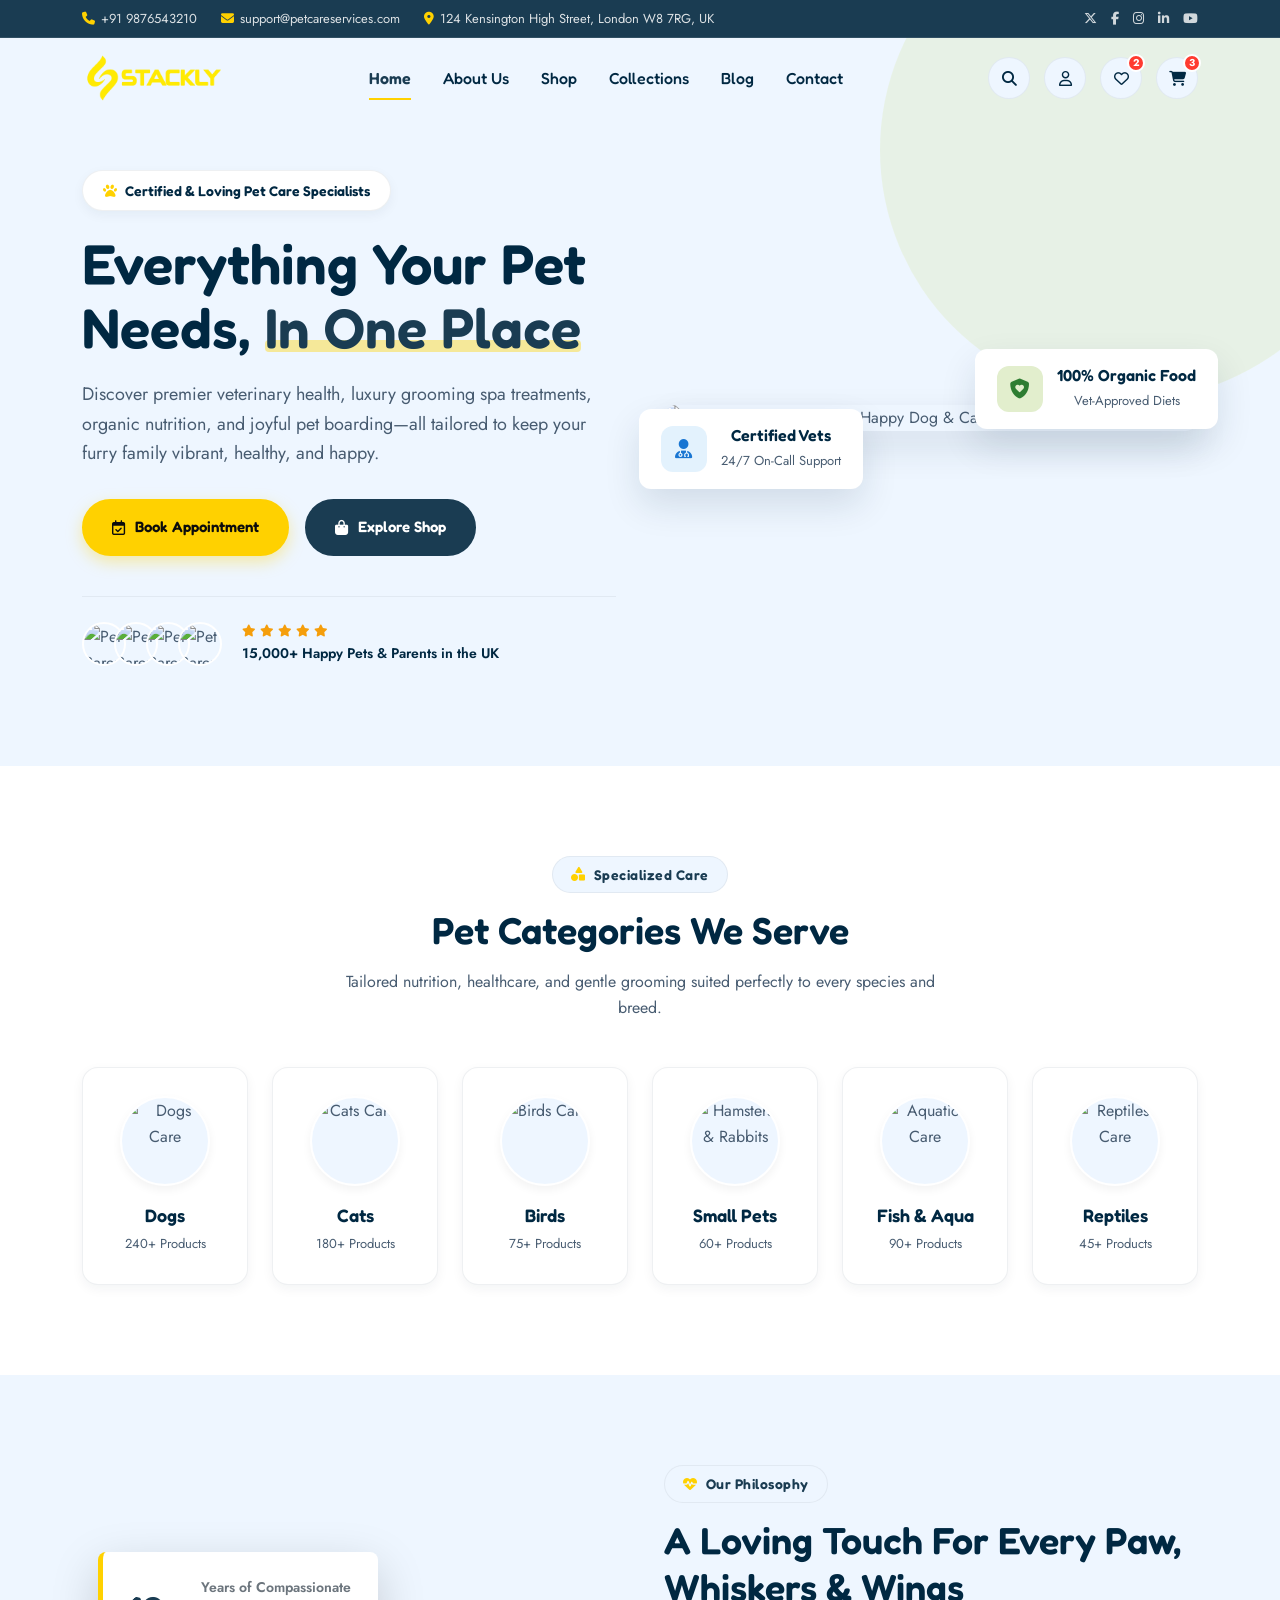
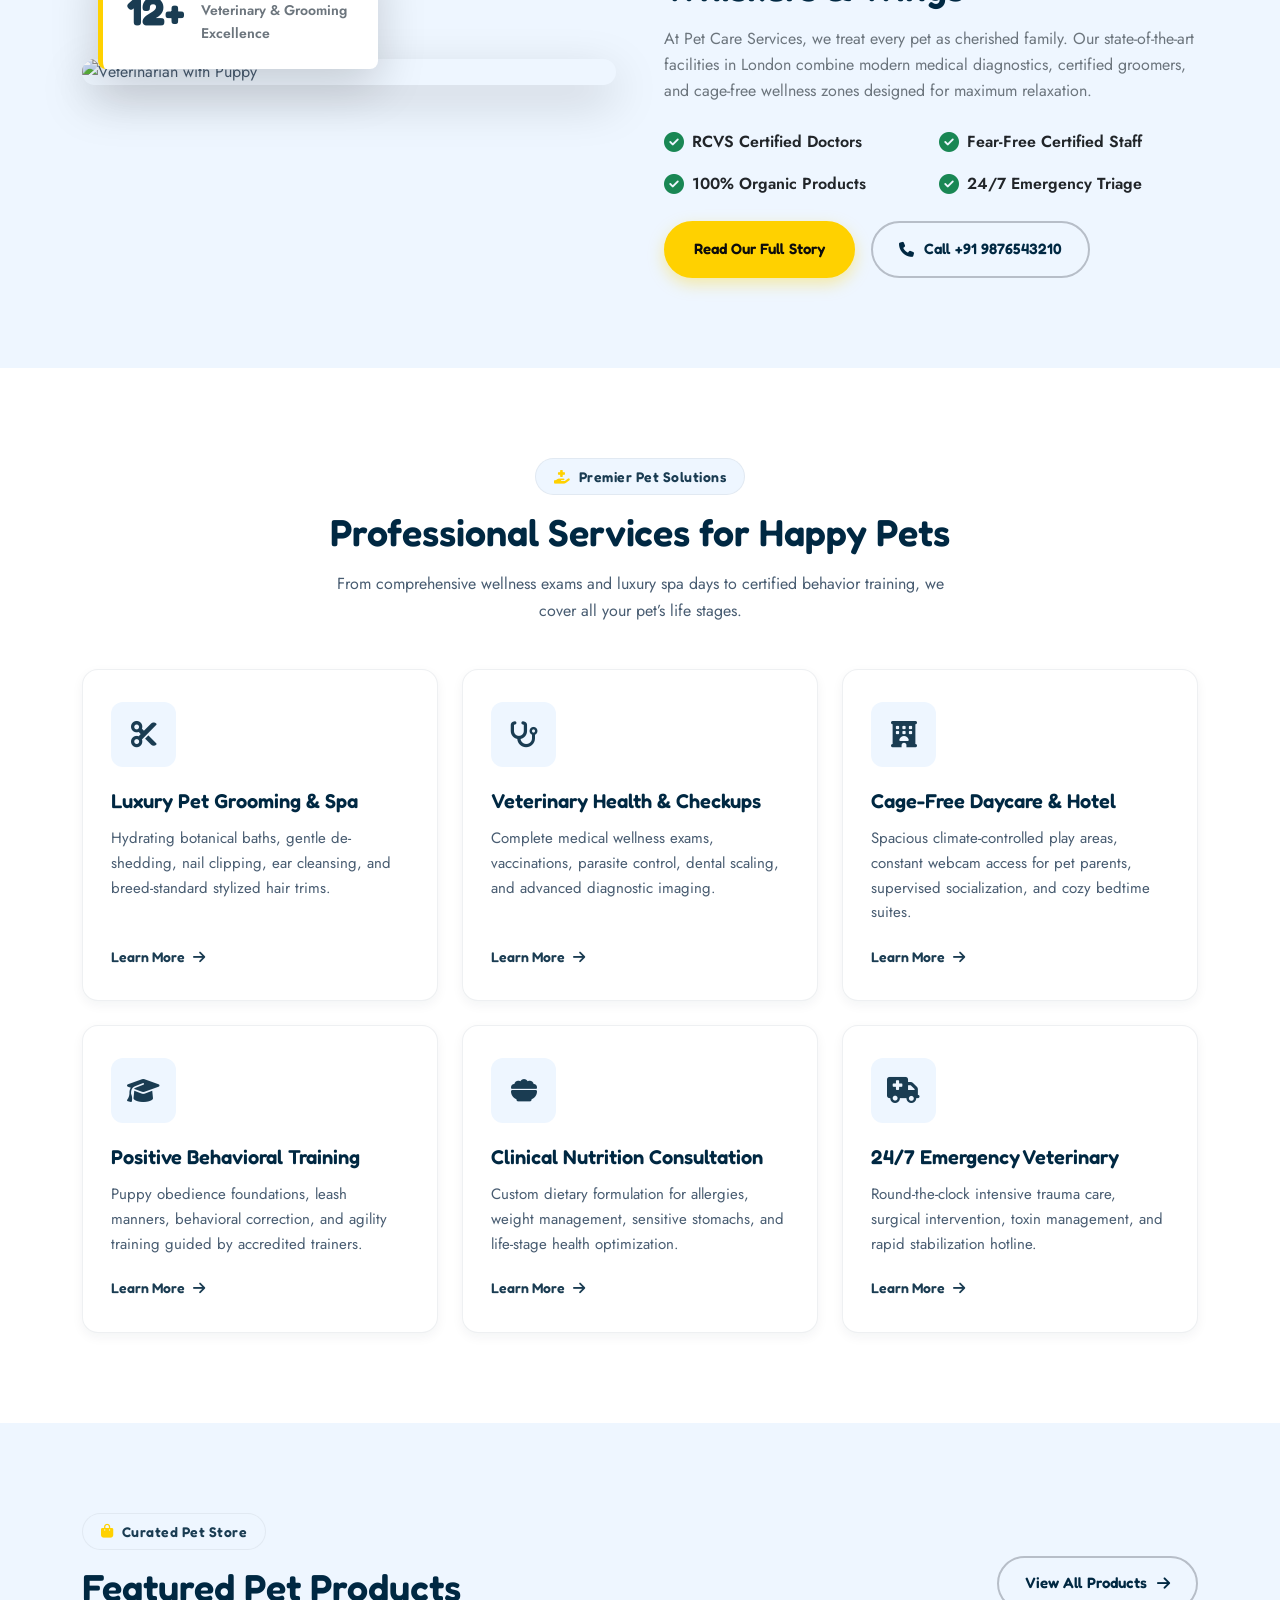
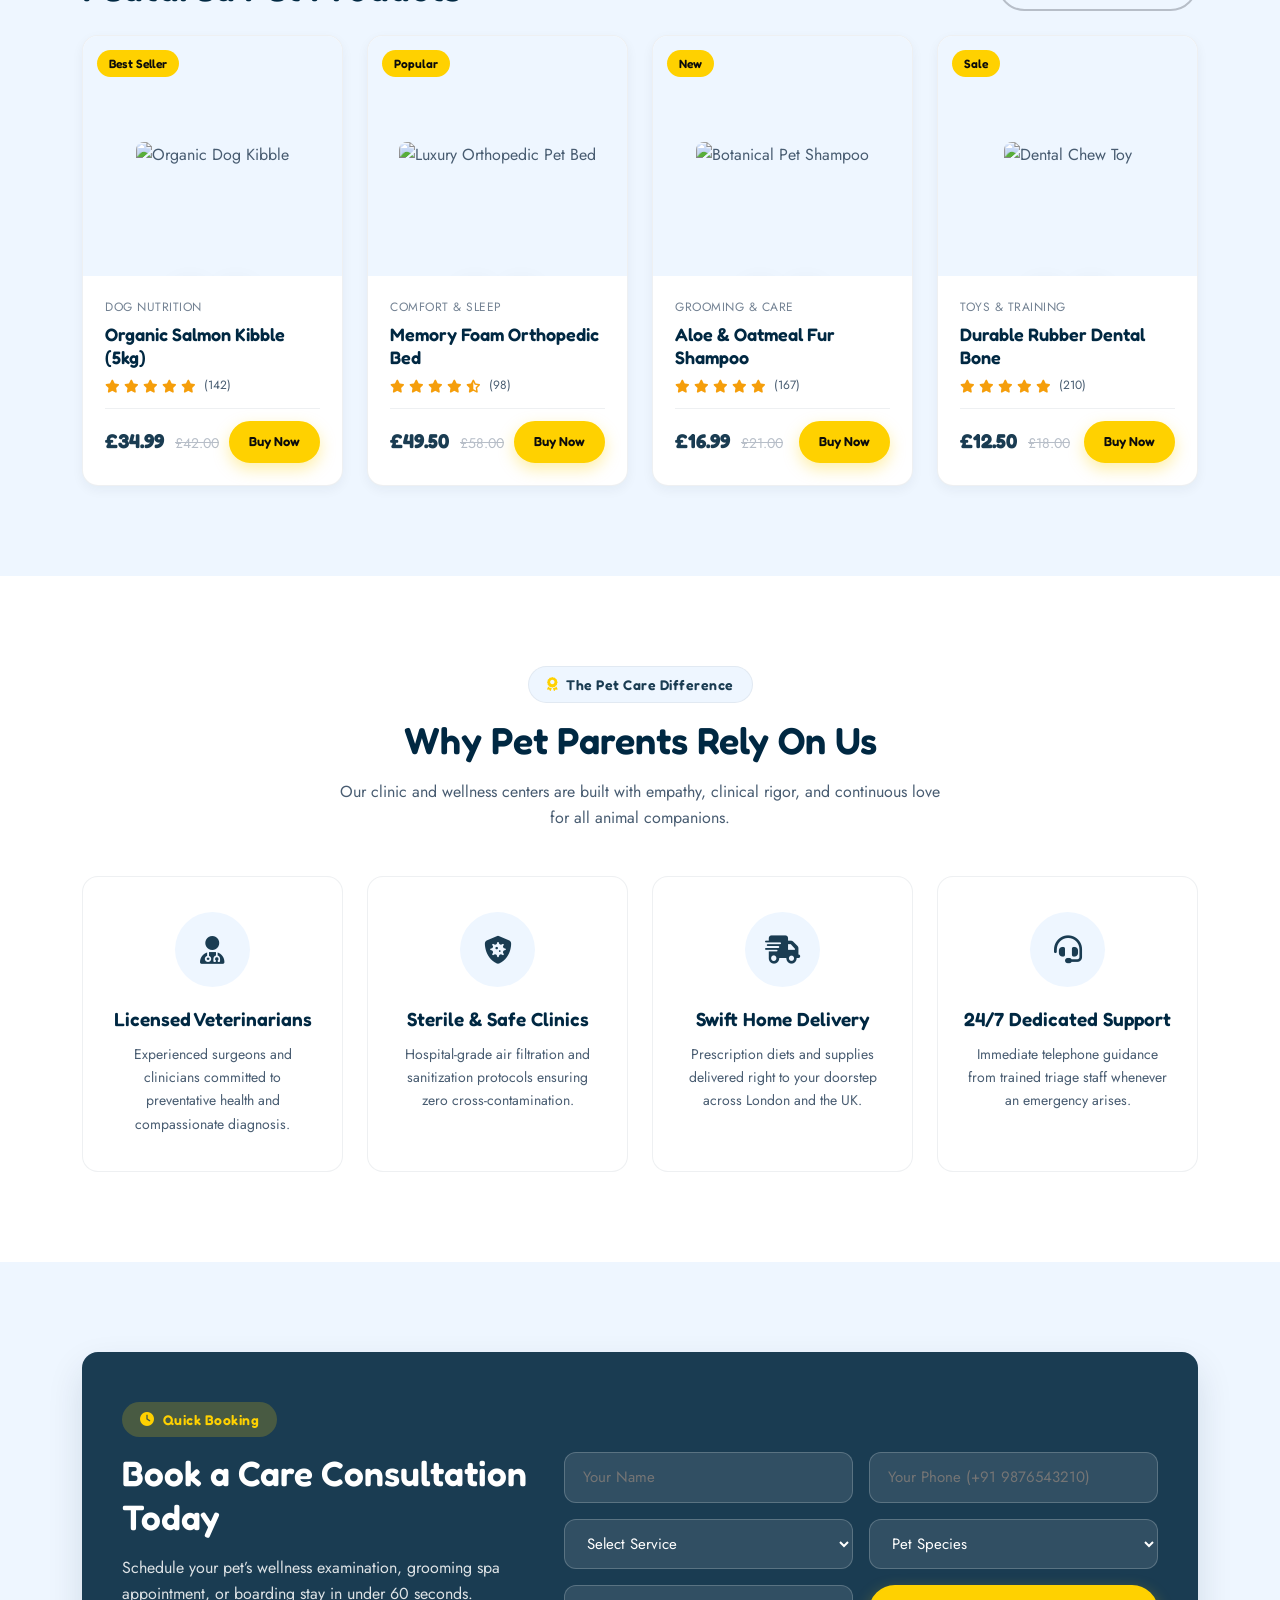
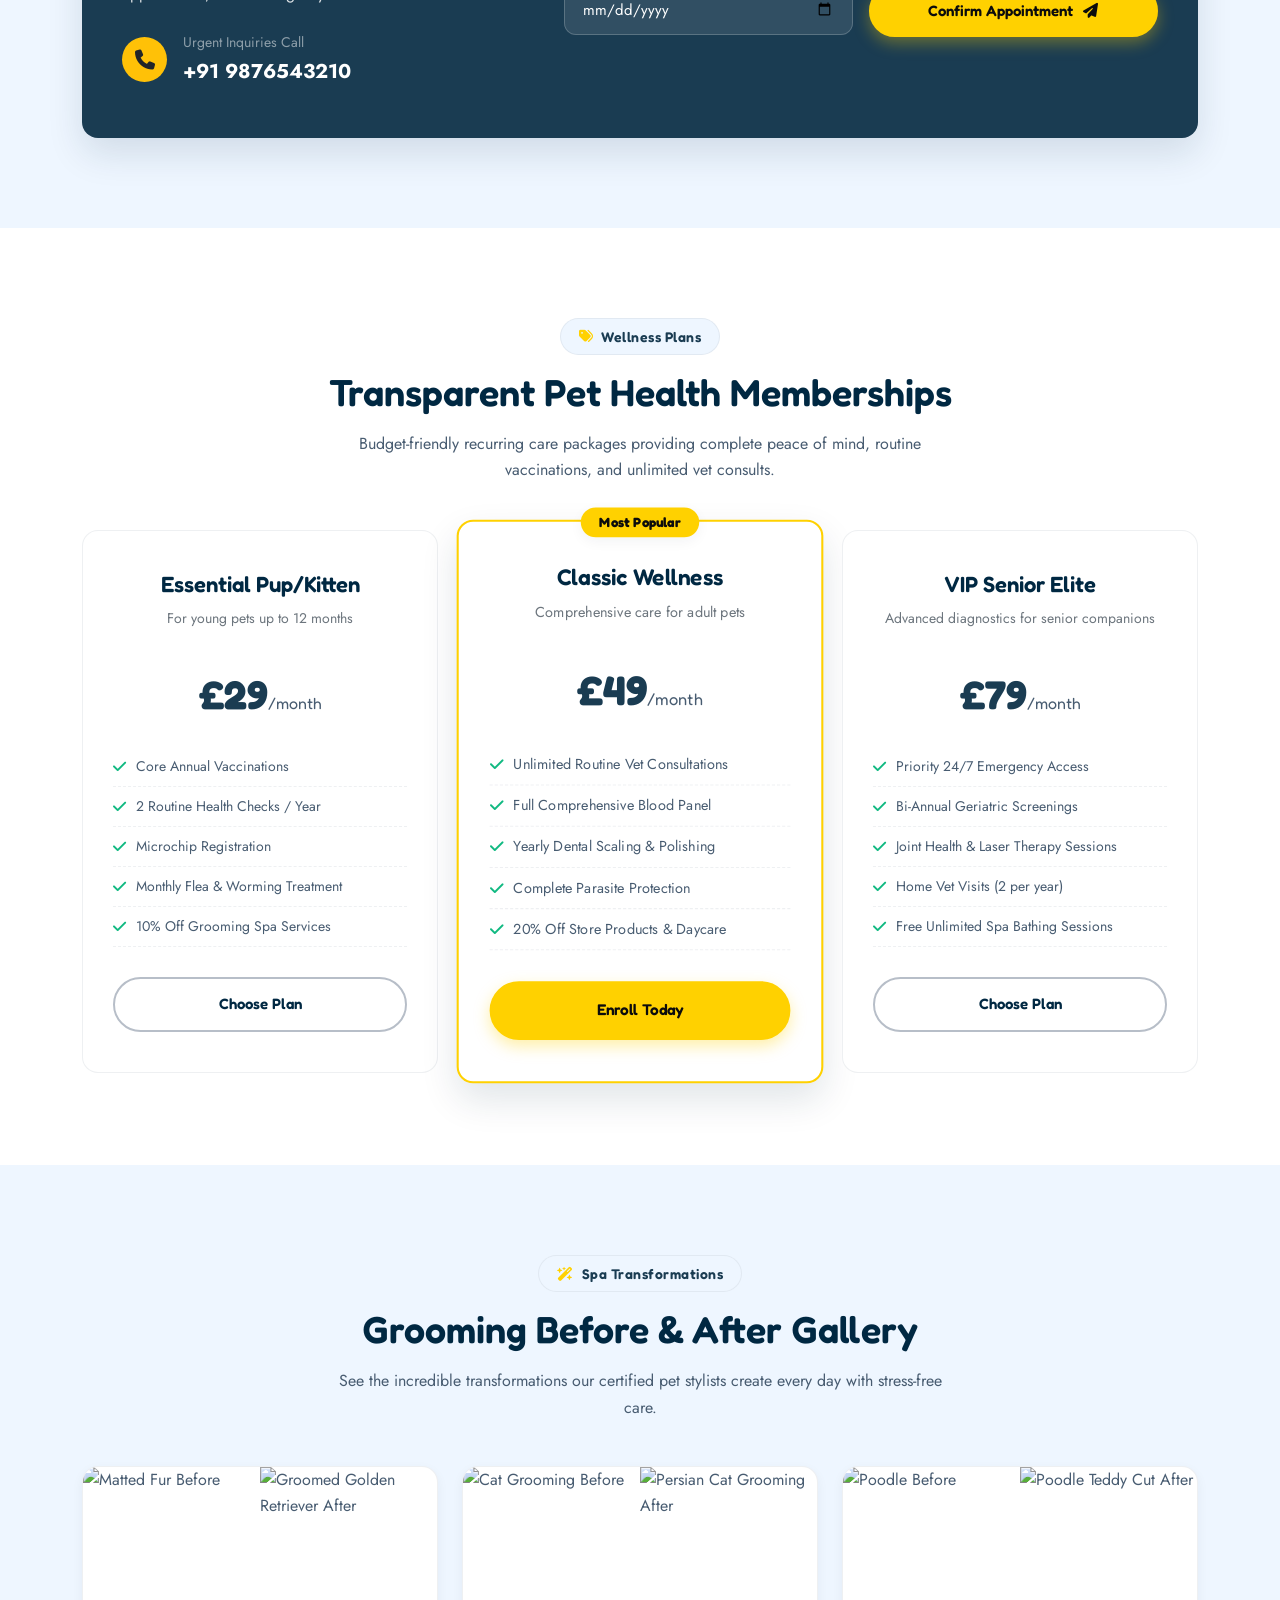
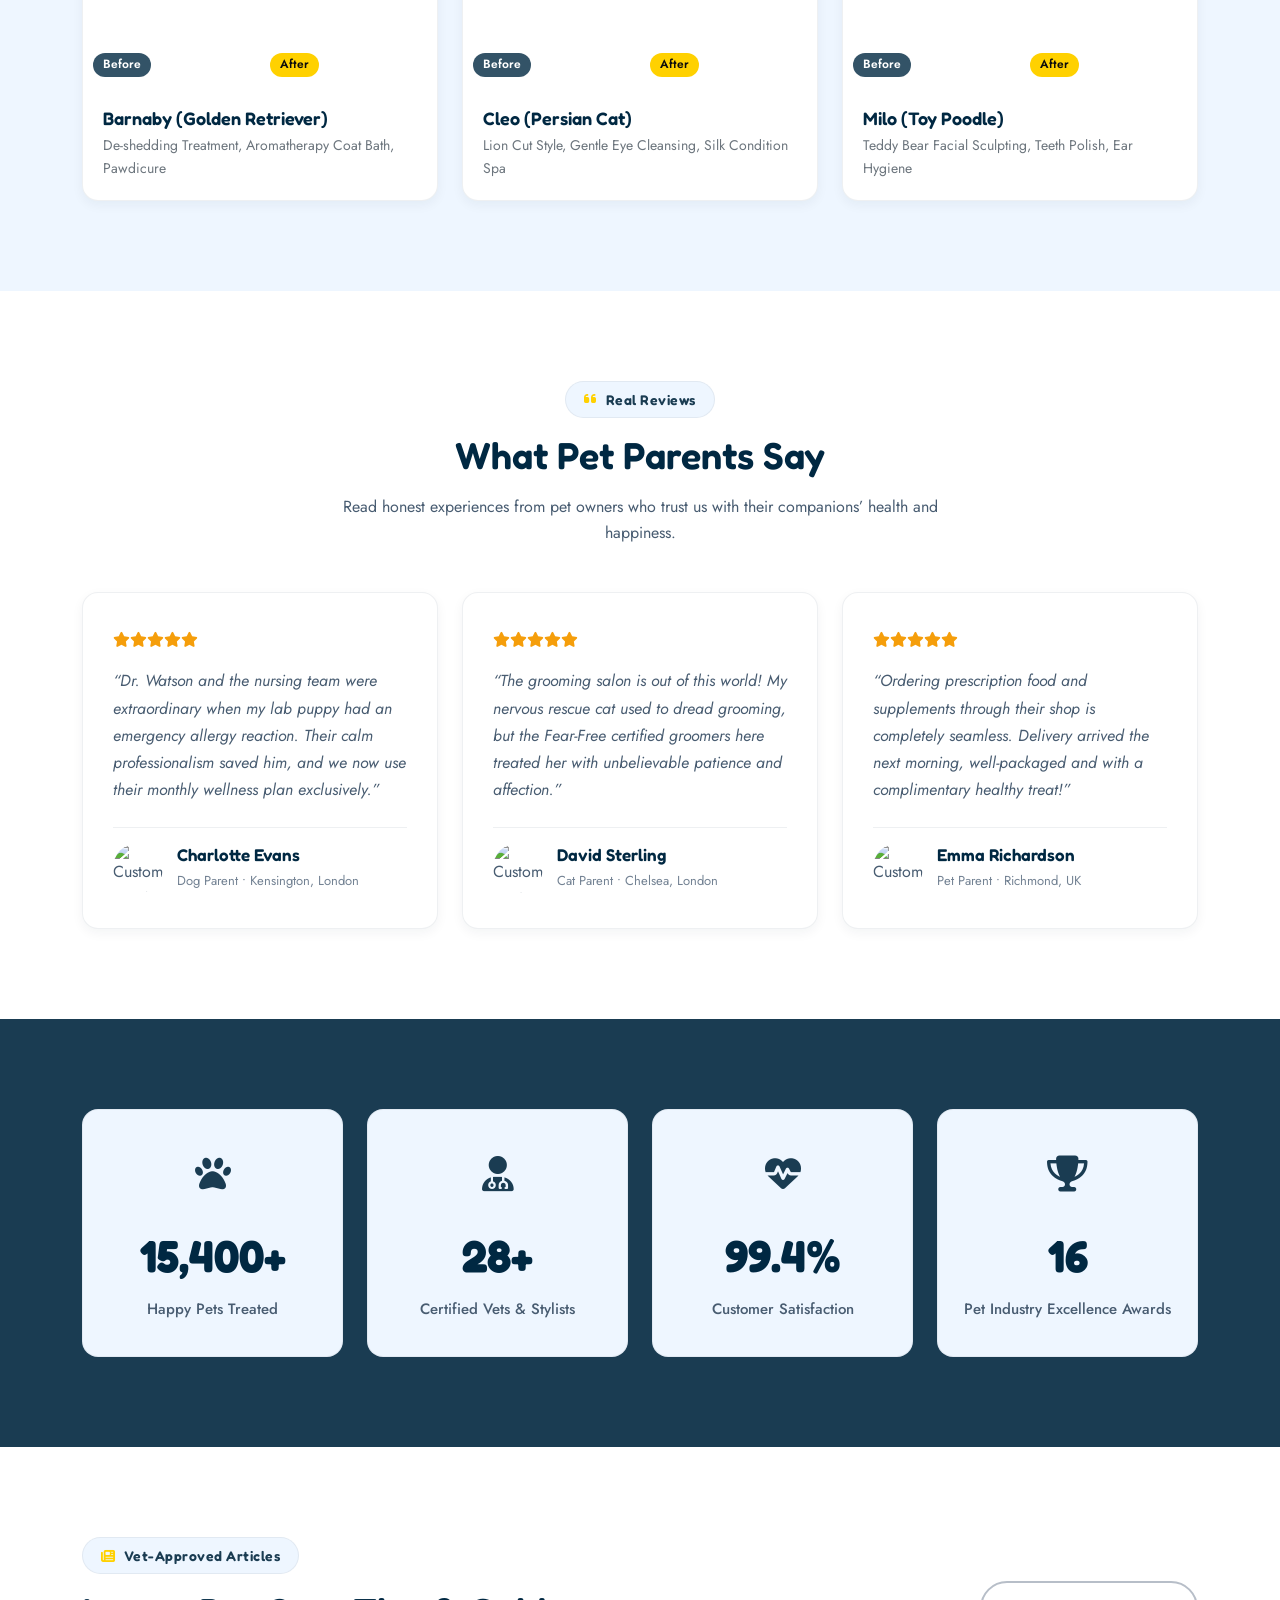
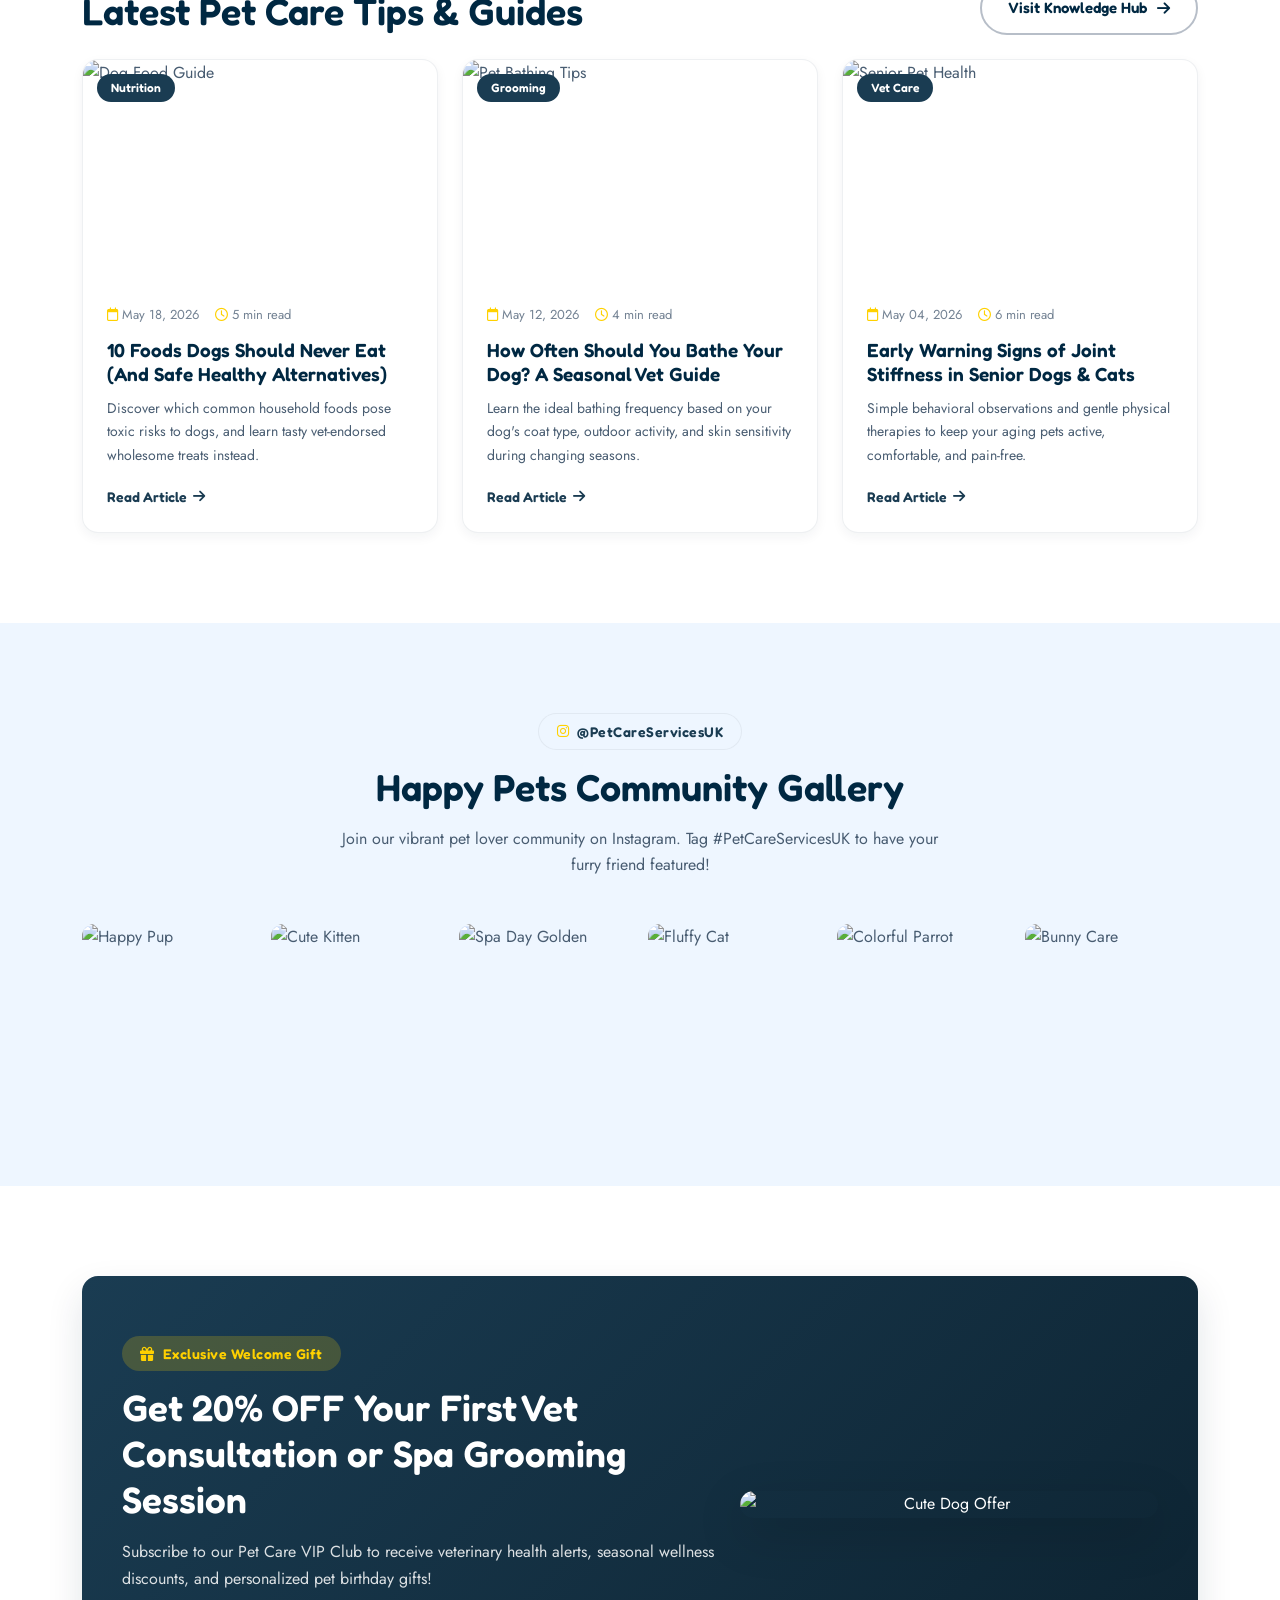
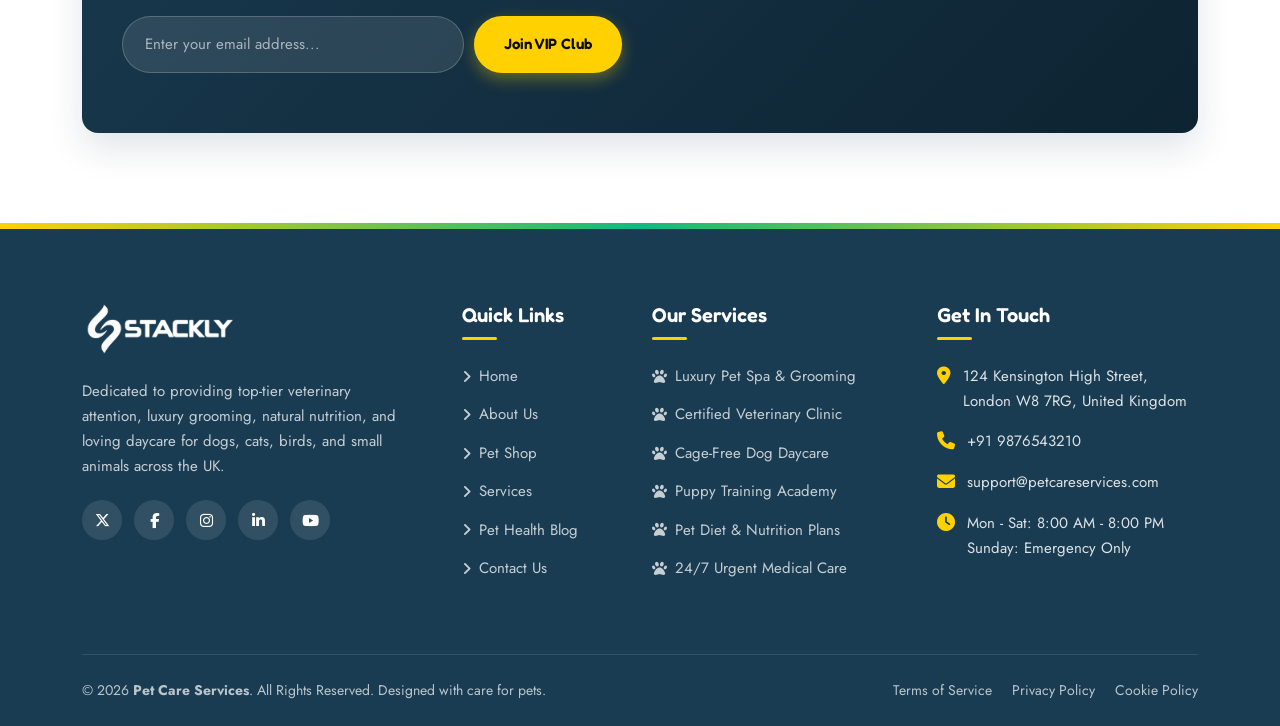
==== index.html @ 3a64e6ab "first commit" ====
<!doctype html>
<html lang="en">
  <head>
    <meta charset="UTF-8" />
    <meta name="viewport" content="width=device-width, initial-scale=1.0" />
    <title>
      Pet Care Services - Professional Veterinary, Grooming & Pet Care
    </title>

    <!-- Favicon -->
    <link rel="icon" type="image/webp" href="assets/images/logoStackly.webp" />

    <!-- Bootstrap 5.3.3 CSS CDN -->
    <link
      href="https://cdn.jsdelivr.net/npm/bootstrap@5.3.3/dist/css/bootstrap.min.css"
      rel="stylesheet"
    />

    <!-- FontAwesome 6.5.1 CDN -->
    <link
      rel="stylesheet"
      href="https://cdnjs.cloudflare.com/ajax/libs/font-awesome/6.5.1/css/all.min.css"
    />

    <!-- Custom Theme Stylesheet -->
    <link rel="stylesheet" href="assets/css/styles.css" />
  </head>
  <body>
    <!-- Header Placeholder (Common Component) -->
    <div id="header-placeholder"></div>

    <!-- ==========================================================================
       Main Content
       ========================================================================== -->
    <main>
      <!-- SECTION 1: Hero Section -->
      <section class="hero-home-section">
        <div class="container">
          <div class="row align-items-center g-5">
            <div class="col-lg-6">
              <div class="hero-home-content">
                <div class="hero-tag">
                  <i class="fa-solid fa-paw"></i>
                  <span>Certified & Loving Pet Care Specialists</span>
                </div>
                <h1 class="hero-main-title">
                  Everything Your Pet Needs, <span>In One Place</span>
                </h1>
                <p class="hero-desc">
                  Discover premier veterinary health, luxury grooming spa
                  treatments, organic nutrition, and joyful pet boarding—all
                  tailored to keep your furry family vibrant, healthy, and
                  happy.
                </p>
                <div class="hero-cta-group">
                  <a href="pages/contact.html" class="theme-btn">
                    <i class="fa-regular fa-calendar-check"></i> Book
                    Appointment
                  </a>
                  <a href="pages/shop.html" class="theme-btn-secondary">
                    <i class="fa-solid fa-bag-shopping"></i> Explore Shop
                  </a>
                </div>
                <div class="hero-trust-box">
                  <div class="hero-avatars">
                    <img
                      src="https://images.unsplash.com/photo-1534528741775-53994a69daeb?auto=format&fit=crop&w=120&q=80"
                      alt="Pet Parent"
                    />
                    <img
                      src="https://images.unsplash.com/photo-1507003211169-0a1dd7228f2d?auto=format&fit=crop&w=120&q=80"
                      alt="Pet Parent"
                    />
                    <img
                      src="https://images.unsplash.com/photo-1517841905240-472988babdf9?auto=format&fit=crop&w=120&q=80"
                      alt="Pet Parent"
                    />
                    <img
                      src="https://images.unsplash.com/photo-1500648767791-00dcc994a43e?auto=format&fit=crop&w=120&q=80"
                      alt="Pet Parent"
                    />
                  </div>
                  <div class="hero-trust-text">
                    <div class="stars">
                      <i class="fa-solid fa-star"></i>
                      <i class="fa-solid fa-star"></i>
                      <i class="fa-solid fa-star"></i>
                      <i class="fa-solid fa-star"></i>
                      <i class="fa-solid fa-star"></i>
                    </div>
                    <p>15,000+ Happy Pets & Parents in the UK</p>
                  </div>
                </div>
              </div>
            </div>

            <div class="col-lg-6">
              <div class="hero-image-wrapper">
                <img
                  src="https://images.unsplash.com/photo-1583511655857-d19b40a7a54e?auto=format&fit=crop&w=800&q=80"
                  alt="Happy Dog & Cat Care"
                  class="hero-main-image"
                />

                <!-- Floating Card 1 -->
                <div class="hero-floating-card hero-floating-card-1">
                  <div class="icon-box">
                    <i class="fa-solid fa-user-doctor"></i>
                  </div>
                  <div>
                    <h5>Certified Vets</h5>
                    <span>24/7 On-Call Support</span>
                  </div>
                </div>

                <!-- Floating Card 2 -->
                <div class="hero-floating-card hero-floating-card-2">
                  <div class="icon-box">
                    <i class="fa-solid fa-shield-heart"></i>
                  </div>
                  <div>
                    <h5>100% Organic Food</h5>
                    <span>Vet-Approved Diets</span>
                  </div>
                </div>
              </div>
            </div>
          </div>
        </div>
      </section>

      <!-- SECTION 2: Pet Categories Showcase -->
      <section class="section-padding bg-white">
        <div class="container">
          <div class="section-title text-center">
            <div class="section-subtitle-badge">
              <i class="fa-solid fa-shapes"></i> Specialized Care
            </div>
            <h2 class="section-main-title">Pet Categories We Serve</h2>
            <p class="section-desc">
              Tailored nutrition, healthcare, and gentle grooming suited
              perfectly to every species and breed.
            </p>
          </div>

          <div class="row g-4 justify-content-center">
            <!-- Category 1: Dogs -->
            <div class="col-6 col-md-4 col-lg-2">
              <a href="pages/shop.html" class="categories-card">
                <div class="categories-icon-wrap">
                  <img
                    src="https://images.unsplash.com/photo-1543466835-00a7907e9de1?auto=format&fit=crop&w=200&q=80"
                    alt="Dogs Care"
                  />
                </div>
                <h4 class="categories-title">Dogs</h4>
                <span class="categories-count">240+ Products</span>
              </a>
            </div>

            <!-- Category 2: Cats -->
            <div class="col-6 col-md-4 col-lg-2">
              <a href="pages/shop.html" class="categories-card">
                <div class="categories-icon-wrap">
                  <img
                    src="https://images.unsplash.com/photo-1514888286974-6c03e2ca1dba?auto=format&fit=crop&w=200&q=80"
                    alt="Cats Care"
                  />
                </div>
                <h4 class="categories-title">Cats</h4>
                <span class="categories-count">180+ Products</span>
              </a>
            </div>

            <!-- Category 3: Birds -->
            <div class="col-6 col-md-4 col-lg-2">
              <a href="pages/shop.html" class="categories-card">
                <div class="categories-icon-wrap">
                  <img
                    src="https://images.unsplash.com/photo-1552728089-57bdde30beb3?auto=format&fit=crop&w=200&q=80"
                    alt="Birds Care"
                  />
                </div>
                <h4 class="categories-title">Birds</h4>
                <span class="categories-count">75+ Products</span>
              </a>
            </div>

            <!-- Category 4: Small Animals -->
            <div class="col-6 col-md-4 col-lg-2">
              <a href="pages/shop.html" class="categories-card">
                <div class="categories-icon-wrap">
                  <img
                    src="https://images.unsplash.com/photo-1548767797-d8c844163c4c?auto=format&fit=crop&w=200&q=80"
                    alt="Hamsters & Rabbits"
                  />
                </div>
                <h4 class="categories-title">Small Pets</h4>
                <span class="categories-count">60+ Products</span>
              </a>
            </div>

            <!-- Category 5: Aquatic Fish -->
            <div class="col-6 col-md-4 col-lg-2">
              <a href="pages/shop.html" class="categories-card">
                <div class="categories-icon-wrap">
                  <img
                    src="https://images.unsplash.com/photo-1522069169874-c58ec4b76be5?auto=format&fit=crop&w=200&q=80"
                    alt="Aquatic Care"
                  />
                </div>
                <h4 class="categories-title">Fish & Aqua</h4>
                <span class="categories-count">90+ Products</span>
              </a>
            </div>

            <!-- Category 6: Reptiles -->
            <div class="col-6 col-md-4 col-lg-2">
              <a href="pages/shop.html" class="categories-card">
                <div class="categories-icon-wrap">
                  <img
                    src="https://images.unsplash.com/photo-1508817628294-5a453fa0b8fb?auto=format&fit=crop&w=200&q=80"
                    alt="Reptiles Care"
                  />
                </div>
                <h4 class="categories-title">Reptiles</h4>
                <span class="categories-count">45+ Products</span>
              </a>
            </div>
          </div>
        </div>
      </section>

      <!-- SECTION 3: About & Care Philosophy Overview -->
      <section
        class="section-padding"
        style="background-color: var(--bg-secondary)"
      >
        <div class="container">
          <div class="row align-items-center g-5">
            <div class="col-lg-6">
              <div class="position-relative">
                <img
                  src="https://images.unsplash.com/photo-1628009368231-7bb7cfcb0def?auto=format&fit=crop&w=800&q=80"
                  alt="Veterinarian with Puppy"
                  class="rounded-4 shadow-lg w-100"
                  style="max-height: 480px; object-fit: cover"
                />
                <div
                  class="position-absolute bottom-0 start-0 bg-white p-4 m-3 rounded-3 shadow-lg d-none d-sm-flex align-items-center gap-3"
                  style="
                    max-width: 280px;
                    border-left: 5px solid var(--primary-color);
                  "
                >
                  <div
                    class="display-6 fw-bold text-primary"
                    style="
                      font-family: var(--title-font);
                      color: var(--bg-primary) !important;
                    "
                  >
                    12+
                  </div>
                  <div class="small fw-semibold text-secondary">
                    Years of Compassionate Veterinary & Grooming Excellence
                  </div>
                </div>
              </div>
            </div>

            <div class="col-lg-6">
              <div class="section-subtitle-badge">
                <i class="fa-solid fa-heart-pulse"></i> Our Philosophy
              </div>
              <h2 class="section-main-title">
                A Loving Touch For Every Paw, Whiskers & Wings
              </h2>
              <p class="text-secondary mb-4">
                At Pet Care Services, we treat every pet as cherished family.
                Our state-of-the-art facilities in London combine modern medical
                diagnostics, certified groomers, and cage-free wellness zones
                designed for maximum relaxation.
              </p>

              <div class="row g-3 mb-4">
                <div class="col-sm-6">
                  <div class="d-flex align-items-center gap-2">
                    <i class="fa-solid fa-circle-check text-success fs-5"></i>
                    <span class="fw-semibold text-dark"
                      >RCVS Certified Doctors</span
                    >
                  </div>
                </div>
                <div class="col-sm-6">
                  <div class="d-flex align-items-center gap-2">
                    <i class="fa-solid fa-circle-check text-success fs-5"></i>
                    <span class="fw-semibold text-dark"
                      >Fear-Free Certified Staff</span
                    >
                  </div>
                </div>
                <div class="col-sm-6">
                  <div class="d-flex align-items-center gap-2">
                    <i class="fa-solid fa-circle-check text-success fs-5"></i>
                    <span class="fw-semibold text-dark"
                      >100% Organic Products</span
                    >
                  </div>
                </div>
                <div class="col-sm-6">
                  <div class="d-flex align-items-center gap-2">
                    <i class="fa-solid fa-circle-check text-success fs-5"></i>
                    <span class="fw-semibold text-dark"
                      >24/7 Emergency Triage</span
                    >
                  </div>
                </div>
              </div>

              <div class="d-flex flex-wrap gap-3">
                <a href="pages/about.html" class="theme-btn"
                  >Read Our Full Story</a
                >
                <a href="tel:+919876543210" class="theme-btn-outline"
                  ><i class="fa-solid fa-phone"></i> Call +91 9876543210</a
                >
              </div>
            </div>
          </div>
        </div>
      </section>

      <!-- SECTION 4: Top Core Services -->
      <section class="section-padding bg-white">
        <div class="container">
          <div class="section-title text-center">
            <div class="section-subtitle-badge">
              <i class="fa-solid fa-hand-holding-medical"></i> Premier Pet
              Solutions
            </div>
            <h2 class="section-main-title">
              Professional Services for Happy Pets
            </h2>
            <p class="section-desc">
              From comprehensive wellness exams and luxury spa days to certified
              behavior training, we cover all your pet’s life stages.
            </p>
          </div>

          <div class="row g-4">
            <!-- Service 1 -->
            <div class="col-md-6 col-lg-4">
              <div class="service-card">
                <div class="service-icon-box">
                  <i class="fa-solid fa-scissors"></i>
                </div>
                <h3 class="service-title">Luxury Pet Grooming & Spa</h3>
                <p class="service-desc">
                  Hydrating botanical baths, gentle de-shedding, nail clipping,
                  ear cleansing, and breed-standard stylized hair trims.
                </p>
                <a href="pages/collections.html" class="service-link"
                  >Learn More <i class="fa-solid fa-arrow-right"></i
                ></a>
              </div>
            </div>

            <!-- Service 2 -->
            <div class="col-md-6 col-lg-4">
              <div class="service-card">
                <div class="service-icon-box">
                  <i class="fa-solid fa-stethoscope"></i>
                </div>
                <h3 class="service-title">Veterinary Health & Checkups</h3>
                <p class="service-desc">
                  Complete medical wellness exams, vaccinations, parasite
                  control, dental scaling, and advanced diagnostic imaging.
                </p>
                <a href="pages/collections.html" class="service-link"
                  >Learn More <i class="fa-solid fa-arrow-right"></i
                ></a>
              </div>
            </div>

            <!-- Service 3 -->
            <div class="col-md-6 col-lg-4">
              <div class="service-card">
                <div class="service-icon-box">
                  <i class="fa-solid fa-hotel"></i>
                </div>
                <h3 class="service-title">Cage-Free Daycare & Hotel</h3>
                <p class="service-desc">
                  Spacious climate-controlled play areas, constant webcam access
                  for pet parents, supervised socialization, and cozy bedtime
                  suites.
                </p>
                <a href="pages/collections.html" class="service-link"
                  >Learn More <i class="fa-solid fa-arrow-right"></i
                ></a>
              </div>
            </div>

            <!-- Service 4 -->
            <div class="col-md-6 col-lg-4">
              <div class="service-card">
                <div class="service-icon-box">
                  <i class="fa-solid fa-graduation-cap"></i>
                </div>
                <h3 class="service-title">Positive Behavioral Training</h3>
                <p class="service-desc">
                  Puppy obedience foundations, leash manners, behavioral
                  correction, and agility training guided by accredited
                  trainers.
                </p>
                <a href="pages/collections.html" class="service-link"
                  >Learn More <i class="fa-solid fa-arrow-right"></i
                ></a>
              </div>
            </div>

            <!-- Service 5 -->
            <div class="col-md-6 col-lg-4">
              <div class="service-card">
                <div class="service-icon-box">
                  <i class="fa-solid fa-bowl-food"></i>
                </div>
                <h3 class="service-title">Clinical Nutrition Consultation</h3>
                <p class="service-desc">
                  Custom dietary formulation for allergies, weight management,
                  sensitive stomachs, and life-stage health optimization.
                </p>
                <a href="pages/collections.html" class="service-link"
                  >Learn More <i class="fa-solid fa-arrow-right"></i
                ></a>
              </div>
            </div>

            <!-- Service 6 -->
            <div class="col-md-6 col-lg-4">
              <div class="service-card">
                <div class="service-icon-box">
                  <i class="fa-solid fa-truck-medical"></i>
                </div>
                <h3 class="service-title">24/7 Emergency Veterinary</h3>
                <p class="service-desc">
                  Round-the-clock intensive trauma care, surgical intervention,
                  toxin management, and rapid stabilization hotline.
                </p>
                <a href="pages/collections.html" class="service-link"
                  >Learn More <i class="fa-solid fa-arrow-right"></i
                ></a>
              </div>
            </div>
          </div>
        </div>
      </section>

      <!-- SECTION 5: Featured Pet Products & Nutrition Showcase -->
      <section
        class="section-padding"
        style="background-color: var(--bg-secondary)"
      >
        <div class="container">
          <div
            class="d-flex flex-column flex-md-row justify-content-between align-items-md-end mb-4"
          >
            <div>
              <div class="section-subtitle-badge">
                <i class="fa-solid fa-bag-shopping"></i> Curated Pet Store
              </div>
              <h2 class="section-main-title mb-0">Featured Pet Products</h2>
            </div>
            <div class="mt-3 mt-md-0">
              <a href="pages/shop.html" class="theme-btn-outline"
                >View All Products <i class="fa-solid fa-arrow-right"></i
              ></a>
            </div>
          </div>

          <div class="row g-4">
            <!-- Product 1 -->
            <div class="col-12 col-sm-6 col-lg-3 product-item-wrap">
              <div class="product-card">
                <div class="product-image-wrap">
                  <span class="product-badge">Best Seller</span>
                  <img
                    src="https://images.unsplash.com/photo-1589924691995-400dc9ecc119?auto=format&fit=crop&w=400&q=80"
                    alt="Organic Dog Kibble"
                  />
                  <div class="product-actions">
                    <button
                      class="product-btn-action btn-add-to-cart"
                      title="Add to Cart"
                    >
                      <i class="fa-solid fa-cart-plus"></i>
                    </button>
                    <button
                      class="product-btn-action btn-add-to-wishlist"
                      title="Save to Wishlist"
                    >
                      <i class="fa-regular fa-heart"></i>
                    </button>
                  </div>
                </div>
                <div class="product-details">
                  <span class="product-category">Dog Nutrition</span>
                  <h4 class="product-name">
                    <a href="pages/shop.html">Organic Salmon Kibble (5kg)</a>
                  </h4>
                  <div class="product-rating">
                    <i class="fa-solid fa-star"></i
                    ><i class="fa-solid fa-star"></i
                    ><i class="fa-solid fa-star"></i
                    ><i class="fa-solid fa-star"></i
                    ><i class="fa-solid fa-star"></i>
                    <span>(142)</span>
                  </div>
                  <div class="product-price-row">
                    <div>
                      <span class="product-price">£34.99</span>
                      <span class="product-price-old">£42.00</span>
                    </div>
                    <a
                      href="pages/shop.html"
                      class="theme-btn theme-btn-sm btn-add-to-cart"
                      >Buy Now</a
                    >
                  </div>
                </div>
              </div>
            </div>

            <!-- Product 2 -->
            <div class="col-12 col-sm-6 col-lg-3 product-item-wrap">
              <div class="product-card">
                <div class="product-image-wrap">
                  <span class="product-badge">Popular</span>
                  <img
                    src="https://images.unsplash.com/photo-1541599540903-216a46ca1dc0?auto=format&fit=crop&w=400&q=80"
                    alt="Luxury Orthopedic Pet Bed"
                  />
                  <div class="product-actions">
                    <button
                      class="product-btn-action btn-add-to-cart"
                      title="Add to Cart"
                    >
                      <i class="fa-solid fa-cart-plus"></i>
                    </button>
                    <button
                      class="product-btn-action btn-add-to-wishlist"
                      title="Save to Wishlist"
                    >
                      <i class="fa-regular fa-heart"></i>
                    </button>
                  </div>
                </div>
                <div class="product-details">
                  <span class="product-category">Comfort & Sleep</span>
                  <h4 class="product-name">
                    <a href="pages/shop.html">Memory Foam Orthopedic Bed</a>
                  </h4>
                  <div class="product-rating">
                    <i class="fa-solid fa-star"></i
                    ><i class="fa-solid fa-star"></i
                    ><i class="fa-solid fa-star"></i
                    ><i class="fa-solid fa-star"></i
                    ><i class="fa-solid fa-star-half-stroke"></i>
                    <span>(98)</span>
                  </div>
                  <div class="product-price-row">
                    <div>
                      <span class="product-price">£49.50</span>
                      <span class="product-price-old">£58.00</span>
                    </div>
                    <a
                      href="pages/shop.html"
                      class="theme-btn theme-btn-sm btn-add-to-cart"
                      >Buy Now</a
                    >
                  </div>
                </div>
              </div>
            </div>

            <!-- Product 3 -->
            <div class="col-12 col-sm-6 col-lg-3 product-item-wrap">
              <div class="product-card">
                <div class="product-image-wrap">
                  <span class="product-badge">New</span>
                  <img
                    src="https://images.unsplash.com/photo-1601758228041-f3b2795255f1?auto=format&fit=crop&w=400&q=80"
                    alt="Botanical Pet Shampoo"
                  />
                  <div class="product-actions">
                    <button
                      class="product-btn-action btn-add-to-cart"
                      title="Add to Cart"
                    >
                      <i class="fa-solid fa-cart-plus"></i>
                    </button>
                    <button
                      class="product-btn-action btn-add-to-wishlist"
                      title="Save to Wishlist"
                    >
                      <i class="fa-regular fa-heart"></i>
                    </button>
                  </div>
                </div>
                <div class="product-details">
                  <span class="product-category">Grooming & Care</span>
                  <h4 class="product-name">
                    <a href="pages/shop.html">Aloe & Oatmeal Fur Shampoo</a>
                  </h4>
                  <div class="product-rating">
                    <i class="fa-solid fa-star"></i
                    ><i class="fa-solid fa-star"></i
                    ><i class="fa-solid fa-star"></i
                    ><i class="fa-solid fa-star"></i
                    ><i class="fa-solid fa-star"></i>
                    <span>(167)</span>
                  </div>
                  <div class="product-price-row">
                    <div>
                      <span class="product-price">£16.99</span>
                      <span class="product-price-old">£21.00</span>
                    </div>
                    <a
                      href="pages/shop.html"
                      class="theme-btn theme-btn-sm btn-add-to-cart"
                      >Buy Now</a
                    >
                  </div>
                </div>
              </div>
            </div>

            <!-- Product 4 -->
            <div class="col-12 col-sm-6 col-lg-3 product-item-wrap">
              <div class="product-card">
                <div class="product-image-wrap">
                  <span class="product-badge">Sale</span>
                  <img
                    src="https://images.unsplash.com/photo-1576201836106-db1758fd1c97?auto=format&fit=crop&w=400&q=80"
                    alt="Dental Chew Toy"
                  />
                  <div class="product-actions">
                    <button
                      class="product-btn-action btn-add-to-cart"
                      title="Add to Cart"
                    >
                      <i class="fa-solid fa-cart-plus"></i>
                    </button>
                    <button
                      class="product-btn-action btn-add-to-wishlist"
                      title="Save to Wishlist"
                    >
                      <i class="fa-regular fa-heart"></i>
                    </button>
                  </div>
                </div>
                <div class="product-details">
                  <span class="product-category">Toys & Training</span>
                  <h4 class="product-name">
                    <a href="pages/shop.html">Durable Rubber Dental Bone</a>
                  </h4>
                  <div class="product-rating">
                    <i class="fa-solid fa-star"></i
                    ><i class="fa-solid fa-star"></i
                    ><i class="fa-solid fa-star"></i
                    ><i class="fa-solid fa-star"></i
                    ><i class="fa-solid fa-star"></i>
                    <span>(210)</span>
                  </div>
                  <div class="product-price-row">
                    <div>
                      <span class="product-price">£12.50</span>
                      <span class="product-price-old">£18.00</span>
                    </div>
                    <a
                      href="pages/shop.html"
                      class="theme-btn theme-btn-sm btn-add-to-cart"
                      >Buy Now</a
                    >
                  </div>
                </div>
              </div>
            </div>
          </div>
        </div>
      </section>

      <!-- SECTION 6: Why Choose Us (Value Proposition) -->
      <section class="section-padding bg-white">
        <div class="container">
          <div class="section-title text-center">
            <div class="section-subtitle-badge">
              <i class="fa-solid fa-award"></i> The Pet Care Difference
            </div>
            <h2 class="section-main-title">Why Pet Parents Rely On Us</h2>
            <p class="section-desc">
              Our clinic and wellness centers are built with empathy, clinical
              rigor, and continuous love for all animal companions.
            </p>
          </div>

          <div class="row g-4">
            <div class="col-sm-6 col-lg-3">
              <div class="wcu-card">
                <div class="wcu-icon-wrap">
                  <i class="fa-solid fa-user-doctor"></i>
                </div>
                <h4 class="wcu-title">Licensed Veterinarians</h4>
                <p class="wcu-desc">
                  Experienced surgeons and clinicians committed to preventative
                  health and compassionate diagnosis.
                </p>
              </div>
            </div>

            <div class="col-sm-6 col-lg-3">
              <div class="wcu-card">
                <div class="wcu-icon-wrap">
                  <i class="fa-solid fa-shield-virus"></i>
                </div>
                <h4 class="wcu-title">Sterile & Safe Clinics</h4>
                <p class="wcu-desc">
                  Hospital-grade air filtration and sanitization protocols
                  ensuring zero cross-contamination.
                </p>
              </div>
            </div>

            <div class="col-sm-6 col-lg-3">
              <div class="wcu-card">
                <div class="wcu-icon-wrap">
                  <i class="fa-solid fa-truck-fast"></i>
                </div>
                <h4 class="wcu-title">Swift Home Delivery</h4>
                <p class="wcu-desc">
                  Prescription diets and supplies delivered right to your
                  doorstep across London and the UK.
                </p>
              </div>
            </div>

            <div class="col-sm-6 col-lg-3">
              <div class="wcu-card">
                <div class="wcu-icon-wrap">
                  <i class="fa-solid fa-headset"></i>
                </div>
                <h4 class="wcu-title">24/7 Dedicated Support</h4>
                <p class="wcu-desc">
                  Immediate telephone guidance from trained triage staff
                  whenever an emergency arises.
                </p>
              </div>
            </div>
          </div>
        </div>
      </section>

      <!-- SECTION 7: Interactive Quick Appointment Booking Bar / Form -->
      <section
        class="section-padding"
        style="background-color: var(--bg-secondary)"
      >
        <div class="container">
          <div class="booking-section-wrapper">
            <div class="row align-items-center g-4">
              <div class="col-lg-5">
                <div
                  class="section-subtitle-badge"
                  style="
                    background-color: rgba(255, 209, 0, 0.2);
                    color: var(--primary-color);
                    border: none;
                  "
                >
                  <i class="fa-solid fa-clock"></i> Quick Booking
                </div>
                <h2 class="text-white mb-3" style="font-size: 2.2rem">
                  Book a Care Consultation Today
                </h2>
                <p style="color: rgba(255, 255, 255, 0.85); font-size: 16px">
                  Schedule your pet’s wellness examination, grooming spa
                  appointment, or boarding stay in under 60 seconds.
                </p>
                <div class="d-flex align-items-center gap-3 mt-4">
                  <div
                    class="bg-warning text-dark rounded-circle d-flex align-items-center justify-content-center"
                    style="width: 45px; height: 45px"
                  >
                    <i class="fa-solid fa-phone fs-5"></i>
                  </div>
                  <div>
                    <div class="small text-white-50">Urgent Inquiries Call</div>
                    <div class="fw-bold text-white fs-5">+91 9876543210</div>
                  </div>
                </div>
              </div>

              <div class="col-lg-7">
                <form class="pet-care-form">
                  <div class="row g-3">
                    <div class="col-md-6">
                      <input
                        type="text"
                        class="booking-form-control"
                        placeholder="Your Name"
                        required
                      />
                    </div>
                    <div class="col-md-6">
                      <input
                        type="tel"
                        class="booking-form-control"
                        placeholder="Your Phone (+91 9876543210)"
                        required
                      />
                    </div>
                    <div class="col-md-6">
                      <select class="booking-form-control" required>
                        <option value="" disabled selected>
                          Select Service
                        </option>
                        <option value="grooming">Luxury Grooming & Spa</option>
                        <option value="vet">Veterinary Medical Exam</option>
                        <option value="daycare">Dog Daycare / Boarding</option>
                        <option value="training">
                          Puppy Obedience Training
                        </option>
                        <option value="nutrition">
                          Diet & Nutrition Consultation
                        </option>
                      </select>
                    </div>
                    <div class="col-md-6">
                      <select class="booking-form-control" required>
                        <option value="" disabled selected>Pet Species</option>
                        <option value="dog">Dog</option>
                        <option value="cat">Cat</option>
                        <option value="bird">Bird</option>
                        <option value="small">
                          Small Animal (Rabbit/Hamster)
                        </option>
                      </select>
                    </div>
                    <div class="col-md-6">
                      <input
                        type="date"
                        class="booking-form-control"
                        required
                      />
                    </div>
                    <div class="col-md-6">
                      <button
                        type="submit"
                        class="theme-btn w-100 h-100"
                        style="padding: 12px 20px"
                      >
                        Confirm Appointment
                        <i class="fa-solid fa-paper-plane"></i>
                      </button>
                    </div>
                  </div>
                </form>
              </div>
            </div>
          </div>
        </div>
      </section>

      <!-- SECTION 8: Health & Wellness Membership Packages -->
      <section class="section-padding bg-white">
        <div class="container">
          <div class="section-title text-center">
            <div class="section-subtitle-badge">
              <i class="fa-solid fa-tags"></i> Wellness Plans
            </div>
            <h2 class="section-main-title">
              Transparent Pet Health Memberships
            </h2>
            <p class="section-desc">
              Budget-friendly recurring care packages providing complete peace
              of mind, routine vaccinations, and unlimited vet consults.
            </p>
          </div>

          <div class="row g-4 align-items-center">
            <!-- Plan 1 -->
            <div class="col-md-6 col-lg-4">
              <div class="pricing-card">
                <h4 class="pricing-title">Essential Pup/Kitten</h4>
                <p class="text-secondary small">
                  For young pets up to 12 months
                </p>
                <div class="pricing-price">£29<span>/month</span></div>
                <ul class="pricing-features-list">
                  <li>
                    <i class="fa-solid fa-check"></i> Core Annual Vaccinations
                  </li>
                  <li>
                    <i class="fa-solid fa-check"></i> 2 Routine Health Checks /
                    Year
                  </li>
                  <li>
                    <i class="fa-solid fa-check"></i> Microchip Registration
                  </li>
                  <li>
                    <i class="fa-solid fa-check"></i> Monthly Flea & Worming
                    Treatment
                  </li>
                  <li>
                    <i class="fa-solid fa-check"></i> 10% Off Grooming Spa
                    Services
                  </li>
                </ul>
                <a href="pages/contact.html" class="theme-btn-outline w-100"
                  >Choose Plan</a
                >
              </div>
            </div>

            <!-- Plan 2 (Featured) -->
            <div class="col-md-6 col-lg-4">
              <div class="pricing-card featured">
                <span class="pricing-badge">Most Popular</span>
                <h4 class="pricing-title">Classic Wellness</h4>
                <p class="text-secondary small">
                  Comprehensive care for adult pets
                </p>
                <div class="pricing-price">£49<span>/month</span></div>
                <ul class="pricing-features-list">
                  <li>
                    <i class="fa-solid fa-check"></i> Unlimited Routine Vet
                    Consultations
                  </li>
                  <li>
                    <i class="fa-solid fa-check"></i> Full Comprehensive Blood
                    Panel
                  </li>
                  <li>
                    <i class="fa-solid fa-check"></i> Yearly Dental Scaling &
                    Polishing
                  </li>
                  <li>
                    <i class="fa-solid fa-check"></i> Complete Parasite
                    Protection
                  </li>
                  <li>
                    <i class="fa-solid fa-check"></i> 20% Off Store Products &
                    Daycare
                  </li>
                </ul>
                <a href="pages/contact.html" class="theme-btn w-100"
                  >Enroll Today</a
                >
              </div>
            </div>

            <!-- Plan 3 -->
            <div class="col-md-6 col-lg-4">
              <div class="pricing-card">
                <h4 class="pricing-title">VIP Senior Elite</h4>
                <p class="text-secondary small">
                  Advanced diagnostics for senior companions
                </p>
                <div class="pricing-price">£79<span>/month</span></div>
                <ul class="pricing-features-list">
                  <li>
                    <i class="fa-solid fa-check"></i> Priority 24/7 Emergency
                    Access
                  </li>
                  <li>
                    <i class="fa-solid fa-check"></i> Bi-Annual Geriatric
                    Screenings
                  </li>
                  <li>
                    <i class="fa-solid fa-check"></i> Joint Health & Laser
                    Therapy Sessions
                  </li>
                  <li>
                    <i class="fa-solid fa-check"></i> Home Vet Visits (2 per
                    year)
                  </li>
                  <li>
                    <i class="fa-solid fa-check"></i> Free Unlimited Spa Bathing
                    Sessions
                  </li>
                </ul>
                <a href="pages/contact.html" class="theme-btn-outline w-100"
                  >Choose Plan</a
                >
              </div>
            </div>
          </div>
        </div>
      </section>

      <!-- SECTION 9: Before & After Grooming Showcase -->
      <section
        class="section-padding"
        style="background-color: var(--bg-secondary)"
      >
        <div class="container">
          <div class="section-title text-center">
            <div class="section-subtitle-badge">
              <i class="fa-solid fa-wand-magic-sparkles"></i> Spa
              Transformations
            </div>
            <h2 class="section-main-title">Grooming Before & After Gallery</h2>
            <p class="section-desc">
              See the incredible transformations our certified pet stylists
              create every day with stress-free care.
            </p>
          </div>

          <div class="row g-4">
            <!-- Transformation 1 -->
            <div class="col-md-6 col-lg-4">
              <div class="transformation-card">
                <div class="transformation-imgs">
                  <div class="transformation-half">
                    <img
                      src="https://images.unsplash.com/photo-1543466835-00a7907e9de1?auto=format&fit=crop&w=400&q=80"
                      alt="Matted Fur Before"
                    />
                    <span class="transformation-tag">Before</span>
                  </div>
                  <div class="transformation-half">
                    <img
                      src="https://images.unsplash.com/photo-1583511655857-d19b40a7a54e?auto=format&fit=crop&w=400&q=80"
                      alt="Groomed Golden Retriever After"
                    />
                    <span class="transformation-tag after">After</span>
                  </div>
                </div>
                <div class="transformation-info">
                  <h4 class="transformation-pet-name">
                    Barnaby (Golden Retriever)
                  </h4>
                  <p class="text-secondary small mb-0">
                    De-shedding Treatment, Aromatherapy Coat Bath, Pawdicure
                  </p>
                </div>
              </div>
            </div>

            <!-- Transformation 2 -->
            <div class="col-md-6 col-lg-4">
              <div class="transformation-card">
                <div class="transformation-imgs">
                  <div class="transformation-half">
                    <img
                      src="https://images.unsplash.com/photo-1514888286974-6c03e2ca1dba?auto=format&fit=crop&w=400&q=80"
                      alt="Cat Grooming Before"
                    />
                    <span class="transformation-tag">Before</span>
                  </div>
                  <div class="transformation-half">
                    <img
                      src="https://images.unsplash.com/photo-1533738363-b7f9aef128ce?auto=format&fit=crop&w=400&q=80"
                      alt="Persian Cat Grooming After"
                    />
                    <span class="transformation-tag after">After</span>
                  </div>
                </div>
                <div class="transformation-info">
                  <h4 class="transformation-pet-name">Cleo (Persian Cat)</h4>
                  <p class="text-secondary small mb-0">
                    Lion Cut Style, Gentle Eye Cleansing, Silk Condition Spa
                  </p>
                </div>
              </div>
            </div>

            <!-- Transformation 3 -->
            <div class="col-md-6 col-lg-4">
              <div class="transformation-card">
                <div class="transformation-imgs">
                  <div class="transformation-half">
                    <img
                      src="https://images.unsplash.com/photo-1537151625747-768eb6cf92b2?auto=format&fit=crop&w=400&q=80"
                      alt="Poodle Before"
                    />
                    <span class="transformation-tag">Before</span>
                  </div>
                  <div class="transformation-half">
                    <img
                      src="https://images.unsplash.com/photo-1561037404-61cd46aa615b?auto=format&fit=crop&w=400&q=80"
                      alt="Poodle Teddy Cut After"
                    />
                    <span class="transformation-tag after">After</span>
                  </div>
                </div>
                <div class="transformation-info">
                  <h4 class="transformation-pet-name">Milo (Toy Poodle)</h4>
                  <p class="text-secondary small mb-0">
                    Teddy Bear Facial Sculpting, Teeth Polish, Ear Hygiene
                  </p>
                </div>
              </div>
            </div>
          </div>
        </div>
      </section>

      <!-- SECTION 10: Happy Pet Parents Testimonials -->
      <section class="section-padding bg-white">
        <div class="container">
          <div class="section-title text-center">
            <div class="section-subtitle-badge">
              <i class="fa-solid fa-quote-left"></i> Real Reviews
            </div>
            <h2 class="section-main-title">What Pet Parents Say</h2>
            <p class="section-desc">
              Read honest experiences from pet owners who trust us with their
              companions’ health and happiness.
            </p>
          </div>

          <div class="row g-4">
            <!-- Review 1 -->
            <div class="col-md-6 col-lg-4">
              <div class="testimonial-card">
                <div class="testimonial-stars">
                  <i class="fa-solid fa-star"></i
                  ><i class="fa-solid fa-star"></i
                  ><i class="fa-solid fa-star"></i
                  ><i class="fa-solid fa-star"></i
                  ><i class="fa-solid fa-star"></i>
                </div>
                <p class="testimonial-quote">
                  “Dr. Watson and the nursing team were extraordinary when my
                  lab puppy had an emergency allergy reaction. Their calm
                  professionalism saved him, and we now use their monthly
                  wellness plan exclusively.”
                </p>
                <div class="testimonial-author-row">
                  <img
                    src="https://images.unsplash.com/photo-1544005313-94ddf0286df2?auto=format&fit=crop&w=120&q=80"
                    alt="Customer Charlotte"
                    class="testimonial-avatar"
                  />
                  <div>
                    <h5 class="testimonial-name">Charlotte Evans</h5>
                    <span class="testimonial-role"
                      >Dog Parent &bull; Kensington, London</span
                    >
                  </div>
                </div>
              </div>
            </div>

            <!-- Review 2 -->
            <div class="col-md-6 col-lg-4">
              <div class="testimonial-card">
                <div class="testimonial-stars">
                  <i class="fa-solid fa-star"></i
                  ><i class="fa-solid fa-star"></i
                  ><i class="fa-solid fa-star"></i
                  ><i class="fa-solid fa-star"></i
                  ><i class="fa-solid fa-star"></i>
                </div>
                <p class="testimonial-quote">
                  “The grooming salon is out of this world! My nervous rescue
                  cat used to dread grooming, but the Fear-Free certified
                  groomers here treated her with unbelievable patience and
                  affection.”
                </p>
                <div class="testimonial-author-row">
                  <img
                    src="https://images.unsplash.com/photo-1506794778202-cad84cf45f1d?auto=format&fit=crop&w=120&q=80"
                    alt="Customer David"
                    class="testimonial-avatar"
                  />
                  <div>
                    <h5 class="testimonial-name">David Sterling</h5>
                    <span class="testimonial-role"
                      >Cat Parent &bull; Chelsea, London</span
                    >
                  </div>
                </div>
              </div>
            </div>

            <!-- Review 3 -->
            <div class="col-md-6 col-lg-4">
              <div class="testimonial-card">
                <div class="testimonial-stars">
                  <i class="fa-solid fa-star"></i
                  ><i class="fa-solid fa-star"></i
                  ><i class="fa-solid fa-star"></i
                  ><i class="fa-solid fa-star"></i
                  ><i class="fa-solid fa-star"></i>
                </div>
                <p class="testimonial-quote">
                  “Ordering prescription food and supplements through their shop
                  is completely seamless. Delivery arrived the next morning,
                  well-packaged and with a complimentary healthy treat!”
                </p>
                <div class="testimonial-author-row">
                  <img
                    src="https://images.unsplash.com/photo-1573496359142-b8d87734a5a2?auto=format&fit=crop&w=120&q=80"
                    alt="Customer Emma"
                    class="testimonial-avatar"
                  />
                  <div>
                    <h5 class="testimonial-name">Emma Richardson</h5>
                    <span class="testimonial-role"
                      >Pet Parent &bull; Richmond, UK</span
                    >
                  </div>
                </div>
              </div>
            </div>
          </div>
        </div>
      </section>

      <!-- SECTION 11: Milestones & Live Counter Section -->
      <section
        class="section-padding counters-section"
        style="background-color: var(--bg-primary); color: var(--white-color)"
      >
        <div class="container">
          <div class="row g-4 justify-content-center">
            <div class="col-6 col-lg-3">
              <div class="counter-box">
                <div class="counter-icon">
                  <i class="fa-solid fa-paw"></i>
                </div>
                <div class="counter-number" data-target="15400" data-suffix="+">
                  15,400+
                </div>
                <div class="counter-label">Happy Pets Treated</div>
              </div>
            </div>

            <div class="col-6 col-lg-3">
              <div class="counter-box">
                <div class="counter-icon">
                  <i class="fa-solid fa-user-doctor"></i>
                </div>
                <div class="counter-number" data-target="28" data-suffix="+">
                  28+
                </div>
                <div class="counter-label">Certified Vets & Stylists</div>
              </div>
            </div>

            <div class="col-6 col-lg-3">
              <div class="counter-box">
                <div class="counter-icon">
                  <i class="fa-solid fa-heart-pulse"></i>
                </div>
                <div class="counter-number" data-target="99" data-suffix=".4%">
                  99.4%
                </div>
                <div class="counter-label">Customer Satisfaction</div>
              </div>
            </div>

            <div class="col-6 col-lg-3">
              <div class="counter-box">
                <div class="counter-icon">
                  <i class="fa-solid fa-trophy"></i>
                </div>
                <div class="counter-number" data-target="16" data-suffix="">
                  16
                </div>
                <div class="counter-label">Pet Industry Excellence Awards</div>
              </div>
            </div>
          </div>
        </div>
      </section>

      <!-- SECTION 12: Latest Pet Care News & Vet Advice (Blog Preview) -->
      <section class="section-padding bg-white">
        <div class="container">
          <div
            class="d-flex flex-column flex-md-row justify-content-between align-items-md-end mb-4"
          >
            <div>
              <div class="section-subtitle-badge">
                <i class="fa-solid fa-newspaper"></i> Vet-Approved Articles
              </div>
              <h2 class="section-main-title mb-0">
                Latest Pet Care Tips & Guides
              </h2>
            </div>
            <div class="mt-3 mt-md-0">
              <a href="pages/blog.html" class="theme-btn-outline"
                >Visit Knowledge Hub <i class="fa-solid fa-arrow-right"></i
              ></a>
            </div>
          </div>

          <div class="row g-4">
            <!-- Post 1 -->
            <div class="col-md-6 col-lg-4">
              <div class="blog-card">
                <div class="blog-thumb-wrap">
                  <span class="blog-category-badge">Nutrition</span>
                  <img
                    src="https://images.unsplash.com/photo-1548767797-d8c844163c4c?auto=format&fit=crop&w=600&q=80"
                    alt="Dog Food Guide"
                  />
                </div>
                <div class="blog-content">
                  <div class="blog-meta">
                    <span
                      ><i class="fa-regular fa-calendar"></i> May 18, 2026</span
                    >
                    <span><i class="fa-regular fa-clock"></i> 5 min read</span>
                  </div>
                  <h4 class="blog-title">
                    <a href="pages/blog.html"
                      >10 Foods Dogs Should Never Eat (And Safe Healthy
                      Alternatives)</a
                    >
                  </h4>
                  <p class="blog-excerpt">
                    Discover which common household foods pose toxic risks to
                    dogs, and learn tasty vet-endorsed wholesome treats instead.
                  </p>
                  <a href="pages/blog.html" class="blog-read-more"
                    >Read Article <i class="fa-solid fa-arrow-right"></i
                  ></a>
                </div>
              </div>
            </div>

            <!-- Post 2 -->
            <div class="col-md-6 col-lg-4">
              <div class="blog-card">
                <div class="blog-thumb-wrap">
                  <span class="blog-category-badge">Grooming</span>
                  <img
                    src="https://images.unsplash.com/photo-1516734212186-a967f81ad0d7?auto=format&fit=crop&w=600&q=80"
                    alt="Pet Bathing Tips"
                  />
                </div>
                <div class="blog-content">
                  <div class="blog-meta">
                    <span
                      ><i class="fa-regular fa-calendar"></i> May 12, 2026</span
                    >
                    <span><i class="fa-regular fa-clock"></i> 4 min read</span>
                  </div>
                  <h4 class="blog-title">
                    <a href="pages/blog.html"
                      >How Often Should You Bathe Your Dog? A Seasonal Vet
                      Guide</a
                    >
                  </h4>
                  <p class="blog-excerpt">
                    Learn the ideal bathing frequency based on your dog's coat
                    type, outdoor activity, and skin sensitivity during changing
                    seasons.
                  </p>
                  <a href="pages/blog.html" class="blog-read-more"
                    >Read Article <i class="fa-solid fa-arrow-right"></i
                  ></a>
                </div>
              </div>
            </div>

            <!-- Post 3 -->
            <div class="col-md-6 col-lg-4">
              <div class="blog-card">
                <div class="blog-thumb-wrap">
                  <span class="blog-category-badge">Vet Care</span>
                  <img
                    src="https://images.unsplash.com/photo-1628009368231-7bb7cfcb0def?auto=format&fit=crop&w=600&q=80"
                    alt="Senior Pet Health"
                  />
                </div>
                <div class="blog-content">
                  <div class="blog-meta">
                    <span
                      ><i class="fa-regular fa-calendar"></i> May 04, 2026</span
                    >
                    <span><i class="fa-regular fa-clock"></i> 6 min read</span>
                  </div>
                  <h4 class="blog-title">
                    <a href="pages/blog.html"
                      >Early Warning Signs of Joint Stiffness in Senior Dogs &
                      Cats</a
                    >
                  </h4>
                  <p class="blog-excerpt">
                    Simple behavioral observations and gentle physical therapies
                    to keep your aging pets active, comfortable, and pain-free.
                  </p>
                  <a href="pages/blog.html" class="blog-read-more"
                    >Read Article <i class="fa-solid fa-arrow-right"></i
                  ></a>
                </div>
              </div>
            </div>
          </div>
        </div>
      </section>

      <!-- SECTION 13: Instagram & Pet Community Photo Gallery Grid -->
      <section
        class="section-padding"
        style="background-color: var(--bg-secondary)"
      >
        <div class="container">
          <div class="section-title text-center">
            <div class="section-subtitle-badge">
              <i class="fa-brands fa-instagram"></i> @PetCareServicesUK
            </div>
            <h2 class="section-main-title">Happy Pets Community Gallery</h2>
            <p class="section-desc">
              Join our vibrant pet lover community on Instagram. Tag
              #PetCareServicesUK to have your furry friend featured!
            </p>
          </div>

          <div class="row g-3">
            <div class="col-6 col-md-4 col-lg-2">
              <a
                href="https://instagram.com"
                target="_blank"
                class="insta-grid-item"
              >
                <img
                  src="https://images.unsplash.com/photo-1543466835-00a7907e9de1?auto=format&fit=crop&w=300&q=80"
                  alt="Happy Pup"
                />
                <div class="insta-overlay">
                  <i class="fa-brands fa-instagram"></i>
                </div>
              </a>
            </div>
            <div class="col-6 col-md-4 col-lg-2">
              <a
                href="https://instagram.com"
                target="_blank"
                class="insta-grid-item"
              >
                <img
                  src="https://images.unsplash.com/photo-1514888286974-6c03e2ca1dba?auto=format&fit=crop&w=300&q=80"
                  alt="Cute Kitten"
                />
                <div class="insta-overlay">
                  <i class="fa-brands fa-instagram"></i>
                </div>
              </a>
            </div>
            <div class="col-6 col-md-4 col-lg-2">
              <a
                href="https://instagram.com"
                target="_blank"
                class="insta-grid-item"
              >
                <img
                  src="https://images.unsplash.com/photo-1583511655857-d19b40a7a54e?auto=format&fit=crop&w=300&q=80"
                  alt="Spa Day Golden"
                />
                <div class="insta-overlay">
                  <i class="fa-brands fa-instagram"></i>
                </div>
              </a>
            </div>
            <div class="col-6 col-md-4 col-lg-2">
              <a
                href="https://instagram.com"
                target="_blank"
                class="insta-grid-item"
              >
                <img
                  src="https://images.unsplash.com/photo-1533738363-b7f9aef128ce?auto=format&fit=crop&w=300&q=80"
                  alt="Fluffy Cat"
                />
                <div class="insta-overlay">
                  <i class="fa-brands fa-instagram"></i>
                </div>
              </a>
            </div>
            <div class="col-6 col-md-4 col-lg-2">
              <a
                href="https://instagram.com"
                target="_blank"
                class="insta-grid-item"
              >
                <img
                  src="https://images.unsplash.com/photo-1552728089-57bdde30beb3?auto=format&fit=crop&w=300&q=80"
                  alt="Colorful Parrot"
                />
                <div class="insta-overlay">
                  <i class="fa-brands fa-instagram"></i>
                </div>
              </a>
            </div>
            <div class="col-6 col-md-4 col-lg-2">
              <a
                href="https://instagram.com"
                target="_blank"
                class="insta-grid-item"
              >
                <img
                  src="https://images.unsplash.com/photo-1548767797-d8c844163c4c?auto=format&fit=crop&w=300&q=80"
                  alt="Bunny Care"
                />
                <div class="insta-overlay">
                  <i class="fa-brands fa-instagram"></i>
                </div>
              </a>
            </div>
          </div>
        </div>
      </section>

      <!-- SECTION 14: Special Promo Offer & VIP Newsletter Club -->
      <section class="section-padding bg-white">
        <div class="container">
          <div class="promo-banner-box">
            <div class="row align-items-center g-4">
              <div class="col-lg-7">
                <div
                  class="section-subtitle-badge"
                  style="
                    background-color: rgba(255, 209, 0, 0.2);
                    color: var(--primary-color);
                    border: none;
                  "
                >
                  <i class="fa-solid fa-gift"></i> Exclusive Welcome Gift
                </div>
                <h2 class="text-white mb-3" style="font-size: 2.3rem">
                  Get 20% OFF Your First Vet Consultation or Spa Grooming
                  Session
                </h2>
                <p
                  style="color: rgba(255, 255, 255, 0.85); font-size: 16px"
                  class="mb-4"
                >
                  Subscribe to our Pet Care VIP Club to receive veterinary
                  health alerts, seasonal wellness discounts, and personalized
                  pet birthday gifts!
                </p>
                <form class="promo-newsletter-form">
                  <input
                    type="email"
                    class="promo-newsletter-input"
                    placeholder="Enter your email address..."
                    required
                  />
                  <button
                    type="submit"
                    class="theme-btn"
                    style="white-space: nowrap"
                  >
                    Join VIP Club
                  </button>
                </form>
              </div>
              <div class="col-lg-5 text-center d-none d-lg-block">
                <img
                  src="https://images.unsplash.com/photo-1583337130417-3346a1be7dee?auto=format&fit=crop&w=500&q=80"
                  alt="Cute Dog Offer"
                  class="rounded-4 shadow-lg"
                  style="max-height: 280px; width: 100%; object-fit: cover"
                />
              </div>
            </div>
          </div>
        </div>
      </section>
    </main>

    <!-- Footer Placeholder (Common Component) -->
    <div id="footer-placeholder"></div>

    <!-- Bootstrap 5.3.3 JS Bundle CDN -->
    <script src="https://cdn.jsdelivr.net/npm/bootstrap@5.3.3/dist/js/bootstrap.bundle.min.js"></script>

    <!-- Custom Main Script -->
    <script src="assets/js/script.js"></script>
  </body>
</html>
---- assets/css/styles.css ----
@import url('https://fonts.googleapis.com/css2?family=Fredoka:wght@300;400;500;600;700&family=Jost:ital,wght@0,300;0,400;0,500;0,600;0,700;0,800;1,400&display=swap');

:root {
  --text-primary: #002842;
  --text-secondary: #485C71;
  --border-primary: #B7BEC8;
  --border-secondary: #B7BEC83D;
  --bg-primary: #1A3C52;
  --bg-secondary: #EEF6FF;
  --bg-tertiary: #E2EECD;
  --icon-primary: #A0AAB6;
  --icon-secondary: #738293;
  --primary-color: #FFD100;
  --black-color: #0C0C0C;
  --white-color: #FFFFFF;
  --transition: all 0.3s ease;
  --primary-radius: 12px;
  --card-radius: 16px;
  --title-font: "Fredoka", sans-serif;
  --body-font: "Jost", sans-serif;
  --shadow-sm: 0 4px 12px rgba(0, 40, 66, 0.05);
  --shadow-md: 0 8px 24px rgba(0, 40, 66, 0.08);
  --shadow-lg: 0 16px 36px rgba(0, 40, 66, 0.12);
  --shadow-hover: 0 20px 40px rgba(0, 40, 66, 0.15);
}

/* ==========================================================================
   Base & Reset Styles
   ========================================================================== */
* {
  margin: 0;
  padding: 0;
  box-sizing: border-box;
}

html {
  scroll-behavior: smooth;
  overflow-x: hidden;
}

body {
  font-family: var(--body-font);
  color: var(--text-secondary);
  background-color: var(--white-color);
  font-size: 16px;
  line-height: 1.65;
  overflow-x: hidden;
}

h1, h2, h3, h4, h5, h6,
.h1, .h2, .h3, .h4, .h5, .h6 {
  font-family: var(--title-font);
  color: var(--text-primary);
  font-weight: 600;
  line-height: 1.25;
}

a {
  color: inherit;
  text-decoration: none;
  transition: var(--transition);
}

a:hover {
  color: var(--text-primary);
}

img {
  max-width: 100%;
  height: auto;
  display: block;
}

ul, ol {
  list-style: none;
  margin: 0;
  padding: 0;
}

button, input, select, textarea {
  font-family: inherit;
  outline: none;
}

/* ==========================================================================
   Typography & Shared Section Styles
   ========================================================================== */
.section-padding {
  padding: 90px 0;
}

@media (max-width: 991px) {
  .section-padding {
    padding: 60px 0;
  }
}

.section-title {
  margin-bottom: 45px;
}

.section-title.text-center {
  max-width: 680px;
  margin-left: auto;
  margin-right: auto;
}

.section-subtitle-badge {
  display: inline-flex;
  align-items: center;
  gap: 8px;
  background-color: var(--bg-secondary);
  color: var(--bg-primary);
  font-family: var(--title-font);
  font-size: 14px;
  font-weight: 600;
  padding: 6px 18px;
  border-radius: 50px;
  margin-bottom: 14px;
  letter-spacing: 0.5px;
  border: 1px solid var(--border-secondary);
}

.section-subtitle-badge i {
  color: var(--primary-color);
  font-size: 14px;
}

.section-main-title {
  font-size: 2.35rem;
  margin-bottom: 15px;
  color: var(--text-primary);
}

@media (max-width: 767px) {
  .section-main-title {
    font-size: 1.85rem;
  }
}

.section-desc {
  font-size: 16px;
  color: var(--text-secondary);
  max-width: 620px;
  margin: 0 auto;
}

/* ==========================================================================
   Buttons & Badges
   ========================================================================== */
.theme-btn {
  display: inline-flex;
  align-items: center;
  justify-content: center;
  gap: 10px;
  background-color: var(--primary-color);
  color: var(--black-color);
  font-family: var(--title-font);
  font-size: 15px;
  font-weight: 600;
  padding: 14px 28px;
  border-radius: 50px;
  border: 2px solid var(--primary-color);
  cursor: pointer;
  box-shadow: 0 6px 16px rgba(255, 209, 0, 0.35);
  transition: var(--transition);
  text-align: center;
}

.theme-btn:hover {
  background-color: var(--bg-primary);
  color: var(--white-color);
  border-color: var(--bg-primary);
  transform: translateY(-3px);
  box-shadow: 0 10px 22px rgba(26, 60, 82, 0.25);
}

.theme-btn-secondary {
  display: inline-flex;
  align-items: center;
  justify-content: center;
  gap: 10px;
  background-color: var(--bg-primary);
  color: var(--white-color);
  font-family: var(--title-font);
  font-size: 15px;
  font-weight: 600;
  padding: 14px 28px;
  border-radius: 50px;
  border: 2px solid var(--bg-primary);
  cursor: pointer;
  transition: var(--transition);
}

.theme-btn-secondary:hover {
  background-color: var(--primary-color);
  color: var(--black-color);
  border-color: var(--primary-color);
  transform: translateY(-3px);
  box-shadow: 0 8px 20px rgba(255, 209, 0, 0.3);
}

.theme-btn-outline {
  display: inline-flex;
  align-items: center;
  justify-content: center;
  gap: 10px;
  background-color: transparent;
  color: var(--text-primary);
  font-family: var(--title-font);
  font-size: 15px;
  font-weight: 600;
  padding: 13px 26px;
  border-radius: 50px;
  border: 2px solid var(--border-primary);
  transition: var(--transition);
}

.theme-btn-outline:hover {
  background-color: var(--primary-color);
  border-color: var(--primary-color);
  color: var(--black-color);
  transform: translateY(-2px);
}

.theme-btn-sm {
  padding: 8px 18px;
  font-size: 13px;
}

/* ==========================================================================
   Header & Navigation
   ========================================================================== */
.site-header {
  position: absolute;
  top: 0;
  left: 0;
  width: 100%;
  z-index: 999;
  background-color: transparent;
  transition: var(--transition);
}

.site-header.sticky {
  position: fixed;
  top: 0;
  left: 0;
  width: 100%;
  background-color: var(--white-color);
  box-shadow: 0 4px 25px rgba(0, 40, 66, 0.08);
  animation: slideDown 0.35s ease forwards;
  z-index: 1000;
}

@keyframes slideDown {
  from {
    transform: translateY(-100%);
  }
  to {
    transform: translateY(0);
  }
}

/* Top bar */
.header-top-bar {
  background-color: var(--bg-primary);
  color: var(--white-color);
  padding: 8px 0;
  font-size: 13px;
  border-bottom: 1px solid rgba(255, 255, 255, 0.1);
}

.header-top-info {
  display: flex;
  align-items: center;
  gap: 24px;
}

.header-top-info a,
.header-top-info span {
  display: inline-flex;
  align-items: center;
  gap: 6px;
  color: rgba(255, 255, 255, 0.85);
  transition: var(--transition);
}

.header-top-info a:hover {
  color: var(--primary-color);
}

.header-top-info i {
  color: var(--primary-color);
}

.header-top-socials {
  display: flex;
  align-items: center;
  gap: 14px;
}

.header-top-socials a {
  color: rgba(255, 255, 255, 0.8);
  font-size: 13px;
  transition: var(--transition);
}

.header-top-socials a:hover {
  color: var(--primary-color);
}

/* Main Nav Header */
.header-main-nav {
  padding: 16px 0;
  transition: var(--transition);
}

.site-header.sticky .header-main-nav {
  padding: 12px 0;
}

.site-logo {
  display: inline-flex;
  align-items: center;
  text-decoration: none;
}

.site-logo img,
.site-header .site-logo img {
  height: 48px;
  width: auto;
  object-fit: contain;
  filter: brightness(0) saturate(100%) invert(84%) sepia(58%) saturate(1915%) hue-rotate(359deg) brightness(103%) contrast(106%);
  transition: var(--transition);
}

.site-header .site-logo:hover img {
  transform: scale(1.05);
  filter: brightness(0) saturate(100%) invert(84%) sepia(58%) saturate(1915%) hue-rotate(359deg) brightness(110%) contrast(110%) drop-shadow(0 4px 12px rgba(255, 209, 0, 0.45));
}

.desktop-nav-menu {
  display: flex;
  align-items: center;
  gap: 32px;
  margin: 0;
}

.desktop-nav-menu > li {
  position: relative;
}

.desktop-nav-menu > li > a {
  font-family: var(--title-font);
  font-weight: 500;
  font-size: 16px;
  color: var(--text-primary);
  padding: 8px 0;
  display: inline-flex;
  align-items: center;
  gap: 6px;
  position: relative;
}

.desktop-nav-menu > li > a::after {
  content: '';
  position: absolute;
  bottom: 0;
  left: 0;
  width: 0;
  height: 2px;
  background-color: var(--primary-color);
  transition: var(--transition);
}

.desktop-nav-menu > li > a:hover::after,
.desktop-nav-menu > li > a.active::after {
  width: 100%;
}

.desktop-nav-menu > li > a:hover,
.desktop-nav-menu > li > a.active {
  color: var(--bg-primary);
  font-weight: 600;
}

/* Submenu Dropdown */
.desktop-nav-menu .has-dropdown > a i {
  font-size: 12px;
  transition: transform 0.2s;
}

.desktop-nav-menu .has-dropdown:hover > a i {
  transform: rotate(180deg);
}

.desktop-nav-menu .dropdown-menu-list {
  position: absolute;
  top: 100%;
  left: 0;
  width: 220px;
  background-color: var(--white-color);
  box-shadow: var(--shadow-lg);
  border-radius: var(--primary-radius);
  padding: 12px 0;
  opacity: 0;
  visibility: hidden;
  transform: translateY(15px);
  transition: all 0.3s ease;
  border: 1px solid var(--border-secondary);
}

.desktop-nav-menu .has-dropdown:hover .dropdown-menu-list {
  opacity: 1;
  visibility: visible;
  transform: translateY(0);
}

.desktop-nav-menu .dropdown-menu-list li a {
  display: block;
  padding: 8px 20px;
  font-size: 14px;
  color: var(--text-secondary);
  font-weight: 500;
  transition: var(--transition);
}

.desktop-nav-menu .dropdown-menu-list li a:hover {
  color: var(--text-primary);
  background-color: var(--bg-secondary);
  padding-left: 24px;
}

/* Header Right Actions */
.header-actions {
  display: flex;
  align-items: center;
  gap: 14px;
}

.header-action-btn {
  width: 42px;
  height: 42px;
  border-radius: 50%;
  background-color: var(--bg-secondary);
  color: var(--text-primary);
  display: inline-flex;
  align-items: center;
  justify-content: center;
  font-size: 15px;
  border: 1px solid var(--border-secondary);
  position: relative;
  transition: var(--transition);
  cursor: pointer;
}

.header-action-btn:hover {
  background-color: var(--primary-color);
  color: var(--black-color);
  border-color: var(--primary-color);
  transform: translateY(-2px);
}

.header-action-btn .badge-count {
  position: absolute;
  top: -4px;
  right: -4px;
  width: 18px;
  height: 18px;
  border-radius: 50%;
  background-color: #ff3b30;
  color: var(--white-color);
  font-size: 10px;
  font-weight: 700;
  display: flex;
  align-items: center;
  justify-content: center;
  border: 2px solid var(--white-color);
}

.mobile-menu-toggle-btn {
  display: none;
  background: none;
  border: none;
  font-size: 24px;
  color: var(--text-primary);
  cursor: pointer;
  padding: 4px;
}

@media (max-width: 991px) {
  .desktop-nav-menu {
    display: none;
  }
  .mobile-menu-toggle-btn {
    display: inline-flex;
  }
}

/* ==========================================================================
   Full Screen Mobile Menu
   ========================================================================== */
.mobile-nav-overlay {
  position: fixed;
  top: 0;
  left: 0;
  width: 100vw;
  height: 100vh;
  background-color: rgba(0, 40, 66, 0.96);
  backdrop-filter: blur(10px);
  z-index: 2000;
  display: flex;
  flex-direction: column;
  justify-content: space-between;
  padding: 30px 24px;
  opacity: 0;
  visibility: hidden;
  pointer-events: none;
  transition: all 0.4s cubic-bezier(0.16, 1, 0.3, 1);
  overflow-y: auto;
}

.mobile-nav-overlay.active {
  opacity: 1;
  visibility: visible;
  pointer-events: auto;
}

.mobile-nav-header {
  display: flex;
  align-items: center;
  justify-content: space-between;
  padding-bottom: 20px;
  border-bottom: 1px solid rgba(255, 255, 255, 0.12);
}

.mobile-nav-close {
  background: rgba(255, 255, 255, 0.1);
  border: 1px solid rgba(255, 255, 255, 0.2);
  color: var(--white-color);
  width: 44px;
  height: 44px;
  border-radius: 50%;
  display: flex;
  align-items: center;
  justify-content: center;
  font-size: 20px;
  cursor: pointer;
  transition: var(--transition);
}

.mobile-nav-close:hover {
  background-color: var(--primary-color);
  color: var(--black-color);
}

.mobile-nav-links {
  margin: 35px 0;
}

.mobile-nav-links li {
  margin-bottom: 14px;
}

.mobile-nav-links li a {
  font-family: var(--title-font);
  font-size: 22px;
  font-weight: 600;
  color: var(--white-color);
  display: block;
  padding: 6px 0;
  transition: var(--transition);
}

.mobile-nav-links li a:hover,
.mobile-nav-links li a.active {
  color: var(--primary-color);
  padding-left: 12px;
}

.mobile-nav-contact {
  background-color: rgba(255, 255, 255, 0.06);
  padding: 20px;
  border-radius: var(--primary-radius);
  color: var(--white-color);
  margin-top: 20px;
}

.mobile-nav-contact p {
  margin-bottom: 8px;
  font-size: 14px;
  display: flex;
  align-items: center;
  gap: 8px;
  color: rgba(255, 255, 255, 0.85);
}

.mobile-nav-contact p i {
  color: var(--primary-color);
}

.mobile-nav-socials {
  display: flex;
  gap: 14px;
  margin-top: 15px;
}

.mobile-nav-socials a {
  width: 36px;
  height: 36px;
  border-radius: 50%;
  background-color: rgba(255, 255, 255, 0.12);
  color: var(--white-color);
  display: flex;
  align-items: center;
  justify-content: center;
  font-size: 14px;
}

.mobile-nav-socials a:hover {
  background-color: var(--primary-color);
  color: var(--black-color);
}

/* ==========================================================================
   Search Modal
   ========================================================================== */
.search-modal-backdrop {
  position: fixed;
  top: 0;
  left: 0;
  width: 100vw;
  height: 100vh;
  background-color: rgba(0, 40, 66, 0.8);
  backdrop-filter: blur(8px);
  z-index: 2100;
  display: flex;
  align-items: center;
  justify-content: center;
  opacity: 0;
  visibility: hidden;
  transition: var(--transition);
  padding: 20px;
}

.search-modal-backdrop.active {
  opacity: 1;
  visibility: visible;
}

.search-modal-content {
  background-color: var(--white-color);
  border-radius: var(--card-radius);
  padding: 35px;
  width: 100%;
  max-width: 600px;
  position: relative;
  box-shadow: var(--shadow-lg);
  transform: translateY(20px);
  transition: transform 0.3s ease;
}

.search-modal-backdrop.active .search-modal-content {
  transform: translateY(0);
}

.search-modal-close {
  position: absolute;
  top: 15px;
  right: 15px;
  background: none;
  border: none;
  font-size: 20px;
  color: var(--text-secondary);
  cursor: pointer;
}

.search-modal-input-group {
  display: flex;
  align-items: center;
  border: 2px solid var(--bg-primary);
  border-radius: 50px;
  overflow: hidden;
  padding: 4px;
  margin-top: 15px;
}

.search-modal-input-group input {
  border: none;
  padding: 12px 20px;
  flex-grow: 1;
  font-size: 16px;
}

.search-modal-input-group button {
  background-color: var(--primary-color);
  border: none;
  width: 46px;
  height: 46px;
  border-radius: 50%;
  color: var(--black-color);
  cursor: pointer;
}

/* ==========================================================================
   Breadcrumb & Subpages Banner
   ========================================================================== */
.page-banner-section {
  position: relative;
  background-color: var(--bg-primary);
  padding: 160px 0 90px;
  overflow: hidden;
  color: var(--white-color);
}

.page-banner-section::before {
  content: '';
  position: absolute;
  top: 0;
  left: 0;
  width: 100%;
  height: 100%;
  background: radial-gradient(circle at 80% 20%, rgba(255, 209, 0, 0.15) 0%, rgba(26, 60, 82, 0.95) 70%);
  pointer-events: none;
}

.page-banner-content {
  position: relative;
  z-index: 2;
  text-align: center;
  max-width: 780px;
  margin: 0 auto;
}

.page-banner-title {
  color: var(--white-color);
  font-size: 3rem;
  margin-bottom: 16px;
}

@media (max-width: 767px) {
  .page-banner-title {
    font-size: 2.2rem;
  }
}

.page-banner-desc {
  color: rgba(255, 255, 255, 0.85);
  font-size: 17px;
  margin-bottom: 24px;
}

.page-breadcrumbs {
  display: inline-flex;
  align-items: center;
  gap: 10px;
  background-color: rgba(255, 255, 255, 0.1);
  backdrop-filter: blur(5px);
  padding: 8px 24px;
  border-radius: 50px;
  border: 1px solid rgba(255, 255, 255, 0.15);
  font-size: 14px;
}

.page-breadcrumbs a {
  color: var(--primary-color);
  font-weight: 500;
}

.page-breadcrumbs a:hover {
  color: var(--white-color);
}

.page-breadcrumbs span.separator {
  color: rgba(255, 255, 255, 0.5);
}

.page-breadcrumbs span.current {
  color: var(--white-color);
  font-weight: 600;
}

/* ==========================================================================
   HOME PAGE SPECIFIC SECTIONS
   ========================================================================== */

/* 1. Hero Section */
.hero-home-section {
  position: relative;
  background-color: var(--bg-secondary);
  padding: 170px 0 100px;
  overflow: hidden;
}

.hero-home-section::before {
  content: '';
  position: absolute;
  top: -100px;
  right: -100px;
  width: 500px;
  height: 500px;
  border-radius: 50%;
  background-color: rgba(226, 238, 205, 0.5);
  z-index: 1;
}

.hero-home-content {
  position: relative;
  z-index: 2;
}

.hero-tag {
  display: inline-flex;
  align-items: center;
  gap: 8px;
  background-color: var(--white-color);
  color: var(--text-primary);
  padding: 8px 20px;
  border-radius: 50px;
  font-family: var(--title-font);
  font-weight: 600;
  font-size: 14px;
  box-shadow: var(--shadow-sm);
  margin-bottom: 20px;
  border: 1px solid var(--border-secondary);
}

.hero-tag i {
  color: var(--primary-color);
}

.hero-main-title {
  font-size: 3.5rem;
  line-height: 1.15;
  color: var(--text-primary);
  margin-bottom: 20px;
}

.hero-main-title span {
  color: var(--bg-primary);
  position: relative;
  display: inline-block;
}

.hero-main-title span::after {
  content: '';
  position: absolute;
  bottom: 8px;
  left: 0;
  width: 100%;
  height: 12px;
  background-color: rgba(255, 209, 0, 0.4);
  z-index: -1;
  border-radius: 4px;
}

@media (max-width: 991px) {
  .hero-main-title {
    font-size: 2.6rem;
  }
}

.hero-desc {
  font-size: 18px;
  color: var(--text-secondary);
  margin-bottom: 30px;
  max-width: 540px;
}

.hero-cta-group {
  display: flex;
  flex-wrap: wrap;
  gap: 16px;
  margin-bottom: 40px;
}

.hero-trust-box {
  display: flex;
  align-items: center;
  gap: 20px;
  padding-top: 25px;
  border-top: 1px solid var(--border-secondary);
}

.hero-avatars {
  display: flex;
  align-items: center;
}

.hero-avatars img {
  width: 44px;
  height: 44px;
  border-radius: 50%;
  border: 2px solid var(--white-color);
  margin-left: -12px;
  object-fit: cover;
}

.hero-avatars img:first-child {
  margin-left: 0;
}

.hero-trust-text p {
  margin: 0;
  font-size: 14px;
  font-weight: 600;
  color: var(--text-primary);
}

.hero-trust-text .stars {
  color: #f59e0b;
  font-size: 12px;
}

.hero-image-wrapper {
  position: relative;
  z-index: 2;
  text-align: center;
}

.hero-main-image {
  border-radius: 28px;
  box-shadow: var(--shadow-lg);
  width: 100%;
  max-height: 520px;
  object-fit: cover;
  transition: var(--transition);
}

.hero-floating-card {
  position: absolute;
  background-color: var(--white-color);
  padding: 16px 22px;
  border-radius: var(--primary-radius);
  box-shadow: var(--shadow-lg);
  display: flex;
  align-items: center;
  gap: 14px;
  z-index: 3;
  animation: floatAnim 4s ease-in-out infinite;
}

.hero-floating-card-1 {
  top: 15%;
  left: -25px;
}

.hero-floating-card-2 {
  bottom: 8%;
  right: -20px;
  animation-delay: 2s;
}

@keyframes floatAnim {
  0%, 100% {
    transform: translateY(0);
  }
  50% {
    transform: translateY(-10px);
  }
}

.hero-floating-card .icon-box {
  width: 46px;
  height: 46px;
  border-radius: 12px;
  display: flex;
  align-items: center;
  justify-content: center;
  font-size: 20px;
}

.hero-floating-card-1 .icon-box {
  background-color: #e3f2fd;
  color: #1976d2;
}

.hero-floating-card-2 .icon-box {
  background-color: var(--bg-tertiary);
  color: #2e7d32;
}

.hero-floating-card h5 {
  font-size: 16px;
  margin: 0 0 2px 0;
}

.hero-floating-card span {
  font-size: 13px;
  color: var(--text-secondary);
}

/* 2. Pet Categories Section */
.categories-card {
  background-color: var(--white-color);
  border: 1px solid var(--border-secondary);
  border-radius: var(--card-radius);
  padding: 28px 20px;
  text-align: center;
  transition: var(--transition);
  box-shadow: var(--shadow-sm);
  display: block;
}

.categories-card:hover {
  transform: translateY(-8px);
  box-shadow: var(--shadow-hover);
  border-color: var(--primary-color);
  background-color: var(--bg-secondary);
}

.categories-icon-wrap {
  width: 90px;
  height: 90px;
  border-radius: 50%;
  margin: 0 auto 18px;
  display: flex;
  align-items: center;
  justify-content: center;
  background-color: var(--bg-secondary);
  overflow: hidden;
  transition: var(--transition);
  border: 2px solid var(--white-color);
  box-shadow: 0 4px 10px rgba(0, 0, 0, 0.05);
}

.categories-card:hover .categories-icon-wrap {
  transform: scale(1.08);
  background-color: var(--primary-color);
}

.categories-icon-wrap img {
  width: 100%;
  height: 100%;
  object-fit: cover;
}

.categories-title {
  font-size: 18px;
  margin-bottom: 4px;
  color: var(--text-primary);
}

.categories-count {
  font-size: 13px;
  color: var(--text-secondary);
}

/* 3. Core Top Services */
.service-card {
  background-color: var(--white-color);
  border: 1px solid var(--border-secondary);
  border-radius: var(--card-radius);
  padding: 32px 28px;
  height: 100%;
  transition: var(--transition);
  box-shadow: var(--shadow-sm);
  display: flex;
  flex-direction: column;
  position: relative;
  overflow: hidden;
}

.service-card::before {
  content: '';
  position: absolute;
  top: 0;
  left: 0;
  width: 4px;
  height: 0;
  background-color: var(--primary-color);
  transition: var(--transition);
}

.service-card:hover {
  transform: translateY(-8px);
  box-shadow: var(--shadow-hover);
  border-color: rgba(255, 209, 0, 0.5);
}

.service-card:hover::before {
  height: 100%;
}

.service-icon-box {
  width: 65px;
  height: 65px;
  border-radius: var(--primary-radius);
  background-color: var(--bg-secondary);
  color: var(--bg-primary);
  display: flex;
  align-items: center;
  justify-content: center;
  font-size: 26px;
  margin-bottom: 22px;
  transition: var(--transition);
}

.service-card:hover .service-icon-box {
  background-color: var(--primary-color);
  color: var(--black-color);
  transform: rotate(6deg);
}

.service-title {
  font-size: 20px;
  margin-bottom: 12px;
}

.service-desc {
  font-size: 15px;
  color: var(--text-secondary);
  margin-bottom: 20px;
  flex-grow: 1;
}

.service-link {
  font-family: var(--title-font);
  font-weight: 600;
  font-size: 14px;
  color: var(--bg-primary);
  display: inline-flex;
  align-items: center;
  gap: 8px;
}

.service-link:hover {
  color: #c49d00;
  gap: 12px;
}

/* 4. Featured Products Showcase */
.product-card {
  background-color: var(--white-color);
  border: 1px solid var(--border-secondary);
  border-radius: var(--card-radius);
  overflow: hidden;
  transition: var(--transition);
  box-shadow: var(--shadow-sm);
  height: 100%;
  display: flex;
  flex-direction: column;
}

.product-card:hover {
  transform: translateY(-8px);
  box-shadow: var(--shadow-hover);
}

.product-image-wrap {
  position: relative;
  background-color: var(--bg-secondary);
  height: 240px;
  overflow: hidden;
  display: flex;
  align-items: center;
  justify-content: center;
  padding: 20px;
}

.product-image-wrap img {
  max-height: 100%;
  object-fit: cover;
  transition: transform 0.5s ease;
  border-radius: 8px;
}

.product-card:hover .product-image-wrap img {
  transform: scale(1.06);
}

.product-badge {
  position: absolute;
  top: 14px;
  left: 14px;
  background-color: var(--primary-color);
  color: var(--black-color);
  font-family: var(--title-font);
  font-size: 12px;
  font-weight: 600;
  padding: 4px 12px;
  border-radius: 20px;
}

.product-actions {
  position: absolute;
  bottom: -50px;
  left: 0;
  width: 100%;
  padding: 12px;
  display: flex;
  justify-content: center;
  gap: 8px;
  transition: bottom 0.3s ease;
}

.product-card:hover .product-actions {
  bottom: 0;
}

.product-btn-action {
  width: 38px;
  height: 38px;
  border-radius: 50%;
  background-color: var(--white-color);
  color: var(--text-primary);
  border: none;
  display: flex;
  align-items: center;
  justify-content: center;
  box-shadow: var(--shadow-md);
  transition: var(--transition);
  cursor: pointer;
}

.product-btn-action:hover {
  background-color: var(--primary-color);
  color: var(--black-color);
}

.product-details {
  padding: 22px;
  display: flex;
  flex-direction: column;
  flex-grow: 1;
}

.product-category {
  font-size: 12px;
  color: var(--icon-secondary);
  text-transform: uppercase;
  letter-spacing: 0.5px;
  margin-bottom: 6px;
}

.product-name {
  font-size: 18px;
  margin-bottom: 8px;
}

.product-rating {
  color: #f59e0b;
  font-size: 13px;
  margin-bottom: 12px;
  display: flex;
  align-items: center;
  gap: 4px;
}

.product-rating span {
  color: var(--text-secondary);
  font-size: 12px;
  margin-left: 4px;
}

.product-price-row {
  display: flex;
  align-items: center;
  justify-content: space-between;
  margin-top: auto;
  padding-top: 12px;
  border-top: 1px solid var(--border-secondary);
}

.product-price {
  font-family: var(--title-font);
  font-size: 20px;
  font-weight: 700;
  color: var(--bg-primary);
}

.product-price-old {
  font-size: 14px;
  color: var(--border-primary);
  text-decoration: line-through;
  margin-left: 6px;
}

/* 5. Why Choose Us */
.wcu-card {
  background-color: var(--white-color);
  border: 1px solid var(--border-secondary);
  border-radius: var(--card-radius);
  padding: 35px 25px;
  text-align: center;
  transition: var(--transition);
  height: 100%;
}

.wcu-card:hover {
  transform: translateY(-8px);
  box-shadow: var(--shadow-hover);
  border-color: var(--primary-color);
}

.wcu-icon-wrap {
  width: 75px;
  height: 75px;
  border-radius: 50%;
  margin: 0 auto 20px;
  display: flex;
  align-items: center;
  justify-content: center;
  font-size: 28px;
  background-color: var(--bg-secondary);
  color: var(--bg-primary);
  transition: var(--transition);
}

.wcu-card:hover .wcu-icon-wrap {
  background-color: var(--primary-color);
  color: var(--black-color);
  transform: scale(1.1);
}

.wcu-title {
  font-size: 19px;
  margin-bottom: 12px;
}

.wcu-desc {
  font-size: 14px;
  color: var(--text-secondary);
  margin: 0;
}

/* 6. Quick Appointment Booking Bar / Form */
.booking-section-wrapper {
  background-color: var(--bg-primary);
  border-radius: var(--card-radius);
  padding: 50px 40px;
  color: var(--white-color);
  box-shadow: var(--shadow-lg);
  position: relative;
  overflow: hidden;
}

.booking-form-control {
  background-color: rgba(255, 255, 255, 0.1);
  border: 1px solid rgba(255, 255, 255, 0.2);
  color: var(--white-color);
  border-radius: var(--primary-radius);
  padding: 12px 18px;
  width: 100%;
  font-size: 15px;
}

.booking-form-control:focus {
  background-color: rgba(255, 255, 255, 0.15);
  border-color: var(--primary-color);
  color: var(--white-color);
}

.booking-form-control option {
  background-color: var(--bg-primary);
  color: var(--white-color);
}

/* 7. Health & Wellness Packages / Pricing */
.pricing-card {
  background-color: var(--white-color);
  border: 1px solid var(--border-secondary);
  border-radius: var(--card-radius);
  padding: 40px 30px;
  text-align: center;
  transition: var(--transition);
  position: relative;
  height: 100%;
  display: flex;
  flex-direction: column;
}

.pricing-card.featured {
  border: 2px solid var(--primary-color);
  box-shadow: var(--shadow-lg);
  transform: scale(1.03);
}

.pricing-card:hover {
  transform: translateY(-8px);
  box-shadow: var(--shadow-hover);
}

.pricing-card.featured:hover {
  transform: scale(1.03) translateY(-8px);
}

.pricing-badge {
  position: absolute;
  top: -14px;
  left: 50%;
  transform: translateX(-50%);
  background-color: var(--primary-color);
  color: var(--black-color);
  font-family: var(--title-font);
  font-size: 13px;
  font-weight: 700;
  padding: 4px 18px;
  border-radius: 20px;
  box-shadow: var(--shadow-sm);
}

.pricing-title {
  font-size: 22px;
  margin-bottom: 8px;
}

.pricing-price {
  font-family: var(--title-font);
  font-size: 40px;
  font-weight: 700;
  color: var(--bg-primary);
  margin: 15px 0 20px;
}

.pricing-price span {
  font-size: 16px;
  color: var(--text-secondary);
  font-weight: 400;
}

.pricing-features-list {
  text-align: left;
  margin-bottom: 30px;
  flex-grow: 1;
}

.pricing-features-list li {
  padding: 8px 0;
  font-size: 14px;
  display: flex;
  align-items: center;
  gap: 10px;
  color: var(--text-secondary);
  border-bottom: 1px dashed var(--border-secondary);
}

.pricing-features-list li i {
  color: #10b981;
  font-size: 15px;
}

/* 8. Before & After Grooming Showcase */
.transformation-card {
  background-color: var(--white-color);
  border-radius: var(--card-radius);
  overflow: hidden;
  box-shadow: var(--shadow-sm);
  border: 1px solid var(--border-secondary);
  transition: var(--transition);
}

.transformation-card:hover {
  box-shadow: var(--shadow-md);
  transform: translateY(-5px);
}

.transformation-imgs {
  display: flex;
  height: 220px;
  position: relative;
}

.transformation-half {
  flex: 1;
  position: relative;
  overflow: hidden;
}

.transformation-half img {
  width: 100%;
  height: 100%;
  object-fit: cover;
}

.transformation-tag {
  position: absolute;
  bottom: 10px;
  left: 10px;
  background-color: rgba(0, 40, 66, 0.8);
  color: var(--white-color);
  font-size: 12px;
  font-weight: 600;
  padding: 2px 10px;
  border-radius: 20px;
}

.transformation-tag.after {
  background-color: var(--primary-color);
  color: var(--black-color);
}

.transformation-info {
  padding: 20px;
}

.transformation-pet-name {
  font-size: 18px;
  margin-bottom: 4px;
}

/* 9. Testimonials */
.testimonial-card {
  background-color: var(--white-color);
  border: 1px solid var(--border-secondary);
  border-radius: var(--card-radius);
  padding: 35px 30px;
  box-shadow: var(--shadow-sm);
  transition: var(--transition);
  height: 100%;
  display: flex;
  flex-direction: column;
}

.testimonial-card:hover {
  box-shadow: var(--shadow-hover);
  border-color: var(--primary-color);
  transform: translateY(-6px);
}

.testimonial-stars {
  color: #f59e0b;
  font-size: 15px;
  margin-bottom: 15px;
}

.testimonial-quote {
  font-size: 16px;
  font-style: italic;
  color: var(--text-secondary);
  margin-bottom: 24px;
  flex-grow: 1;
  line-height: 1.7;
}

.testimonial-author-row {
  display: flex;
  align-items: center;
  gap: 14px;
  padding-top: 15px;
  border-top: 1px solid var(--border-secondary);
}

.testimonial-avatar {
  width: 50px;
  height: 50px;
  border-radius: 50%;
  object-fit: cover;
}

.testimonial-name {
  font-size: 17px;
  margin: 0 0 2px;
}

.testimonial-role {
  font-size: 13px;
  color: var(--icon-secondary);
}

/* 10. Milestones & Counters */
.counter-box {
  background-color: var(--bg-secondary);
  border-radius: var(--card-radius);
  padding: 35px 20px;
  text-align: center;
  transition: var(--transition);
  border: 1px solid var(--border-secondary);
}

.counter-box:hover {
  background-color: var(--white-color);
  box-shadow: var(--shadow-md);
  transform: translateY(-6px);
}

.counter-icon {
  font-size: 36px;
  color: var(--bg-primary);
  margin-bottom: 14px;
}

.counter-number {
  font-family: var(--title-font);
  font-size: 2.8rem;
  font-weight: 700;
  color: var(--text-primary);
  margin-bottom: 4px;
}

.counter-label {
  font-size: 15px;
  color: var(--text-secondary);
  font-weight: 500;
}

/* 11. Blog Preview Cards */
.blog-card {
  background-color: var(--white-color);
  border: 1px solid var(--border-secondary);
  border-radius: var(--card-radius);
  overflow: hidden;
  box-shadow: var(--shadow-sm);
  transition: var(--transition);
  height: 100%;
  display: flex;
  flex-direction: column;
}

.blog-card:hover {
  box-shadow: var(--shadow-hover);
  transform: translateY(-8px);
}

.blog-thumb-wrap {
  position: relative;
  height: 220px;
  overflow: hidden;
}

.blog-thumb-wrap img {
  width: 100%;
  height: 100%;
  object-fit: cover;
  transition: transform 0.5s ease;
}

.blog-card:hover .blog-thumb-wrap img {
  transform: scale(1.08);
}

.blog-category-badge {
  position: absolute;
  top: 14px;
  left: 14px;
  background-color: var(--bg-primary);
  color: var(--white-color);
  font-family: var(--title-font);
  font-size: 12px;
  font-weight: 600;
  padding: 4px 14px;
  border-radius: 20px;
}

.blog-content {
  padding: 24px;
  display: flex;
  flex-direction: column;
  flex-grow: 1;
}

.blog-meta {
  display: flex;
  align-items: center;
  gap: 16px;
  font-size: 13px;
  color: var(--icon-secondary);
  margin-bottom: 12px;
}

.blog-meta i {
  color: var(--primary-color);
}

.blog-title {
  font-size: 19px;
  margin-bottom: 12px;
  transition: var(--transition);
}

.blog-title:hover {
  color: var(--bg-primary);
}

.blog-excerpt {
  font-size: 14px;
  color: var(--text-secondary);
  margin-bottom: 18px;
  flex-grow: 1;
}

.blog-read-more {
  font-family: var(--title-font);
  font-weight: 600;
  font-size: 14px;
  color: var(--bg-primary);
  display: inline-flex;
  align-items: center;
  gap: 6px;
  transition: var(--transition);
}

.blog-read-more:hover {
  color: #c49d00;
  gap: 10px;
}

/* 12. Instagram Gallery Grid */
.insta-grid-item {
  position: relative;
  border-radius: var(--primary-radius);
  overflow: hidden;
  aspect-ratio: 1 / 1;
  display: block;
}

.insta-grid-item img {
  width: 100%;
  height: 100%;
  object-fit: cover;
  transition: transform 0.5s ease;
}

.insta-overlay {
  position: absolute;
  top: 0;
  left: 0;
  width: 100%;
  height: 100%;
  background-color: rgba(0, 40, 66, 0.7);
  display: flex;
  align-items: center;
  justify-content: center;
  color: var(--white-color);
  font-size: 28px;
  opacity: 0;
  transition: var(--transition);
}

.insta-grid-item:hover img {
  transform: scale(1.1);
}

.insta-grid-item:hover .insta-overlay {
  opacity: 1;
}

/* 13. Promo Banner & Newsletter */
.promo-banner-box {
  background: linear-gradient(135deg, var(--bg-primary) 0%, #0d2331 100%);
  border-radius: var(--card-radius);
  padding: 60px 40px;
  color: var(--white-color);
  position: relative;
  overflow: hidden;
  box-shadow: var(--shadow-lg);
}

.promo-newsletter-form {
  display: flex;
  gap: 10px;
  max-width: 500px;
}

@media (max-width: 575px) {
  .promo-newsletter-form {
    flex-direction: column;
  }
}

.promo-newsletter-input {
  flex-grow: 1;
  padding: 14px 22px;
  border-radius: 50px;
  border: 1px solid rgba(255, 255, 255, 0.2);
  background-color: rgba(255, 255, 255, 0.1);
  color: var(--white-color);
  font-size: 15px;
}

.promo-newsletter-input:focus {
  background-color: rgba(255, 255, 255, 0.18);
  border-color: var(--primary-color);
}

.promo-newsletter-input::placeholder {
  color: rgba(255, 255, 255, 0.6);
}

/* ==========================================================================
   Footer Component
   ========================================================================== */
.site-footer {
  background-color: var(--bg-primary);
  color: rgba(255, 255, 255, 0.8);
  padding-top: 80px;
  position: relative;
  overflow: hidden;
}

.site-footer::before {
  content: '';
  position: absolute;
  top: 0;
  left: 0;
  width: 100%;
  height: 6px;
  background: linear-gradient(90deg, var(--primary-color) 0%, #10b981 50%, var(--primary-color) 100%);
}

.footer-widget-title {
  color: var(--white-color);
  font-size: 20px;
  margin-bottom: 24px;
  position: relative;
  padding-bottom: 12px;
}

.footer-widget-title::after {
  content: '';
  position: absolute;
  bottom: 0;
  left: 0;
  width: 35px;
  height: 3px;
  background-color: var(--primary-color);
  border-radius: 2px;
}

.footer-links-list li {
  margin-bottom: 12px;
}

.footer-links-list li a {
  color: rgba(255, 255, 255, 0.75);
  font-size: 15px;
  display: inline-flex;
  align-items: center;
  gap: 8px;
  transition: var(--transition);
}

.footer-links-list li a:hover {
  color: var(--primary-color);
  transform: translateX(5px);
}

.footer-contact-info li {
  display: flex;
  align-items: flex-start;
  gap: 12px;
  margin-bottom: 16px;
  font-size: 15px;
  color: rgba(255, 255, 255, 0.85);
}

.footer-contact-info li i {
  color: var(--primary-color);
  font-size: 18px;
  margin-top: 3px;
}

.footer-social-icons {
  display: flex;
  align-items: center;
  gap: 12px;
  margin-top: 22px;
}

.footer-social-btn {
  width: 40px;
  height: 40px;
  border-radius: 50%;
  background-color: rgba(255, 255, 255, 0.1);
  color: var(--white-color);
  display: flex;
  align-items: center;
  justify-content: center;
  font-size: 15px;
  transition: var(--transition);
}

.footer-social-btn:hover {
  background-color: var(--primary-color);
  color: var(--black-color);
  transform: translateY(-3px);
}

.footer-bottom-bar {
  margin-top: 60px;
  padding: 24px 0;
  border-top: 1px solid rgba(255, 255, 255, 0.1);
  font-size: 14px;
}

.footer-bottom-links {
  display: flex;
  gap: 20px;
  justify-content: flex-end;
}

@media (max-width: 767px) {
  .footer-bottom-links {
    justify-content: flex-start;
    margin-top: 12px;
  }
}

/* ==========================================================================
   Scroll To Top Button
   ========================================================================== */
.scroll-to-top-btn {
  position: fixed;
  bottom: 30px;
  right: 30px;
  width: 48px;
  height: 48px;
  border-radius: 50%;
  background-color: var(--primary-color);
  color: var(--black-color);
  border: 2px solid var(--white-color);
  display: flex;
  align-items: center;
  justify-content: center;
  font-size: 18px;
  box-shadow: var(--shadow-lg);
  cursor: pointer;
  z-index: 990;
  opacity: 0;
  visibility: hidden;
  transform: translateY(20px);
  transition: all 0.3s ease;
}

.scroll-to-top-btn.visible {
  opacity: 1;
  visibility: visible;
  transform: translateY(0);
}

.scroll-to-top-btn:hover {
  background-color: var(--bg-primary);
  color: var(--white-color);
  transform: translateY(-4px);
}
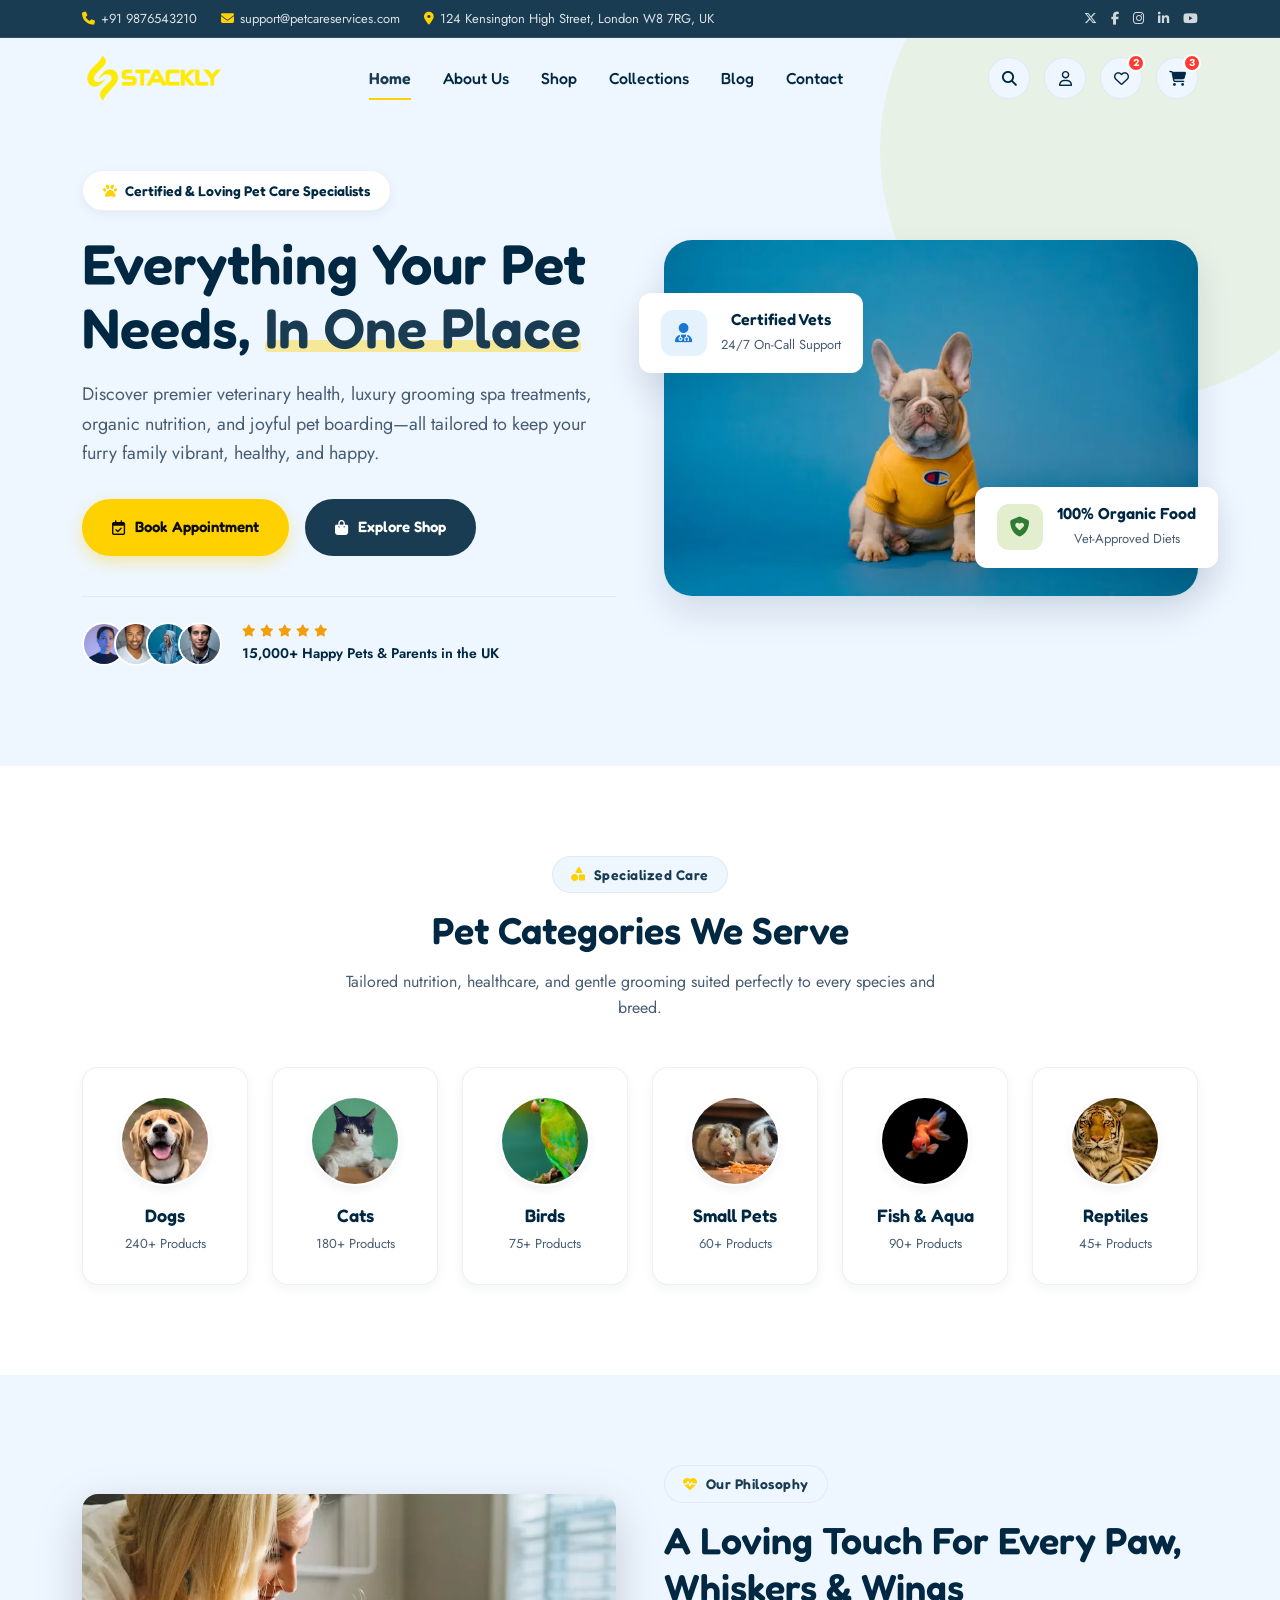
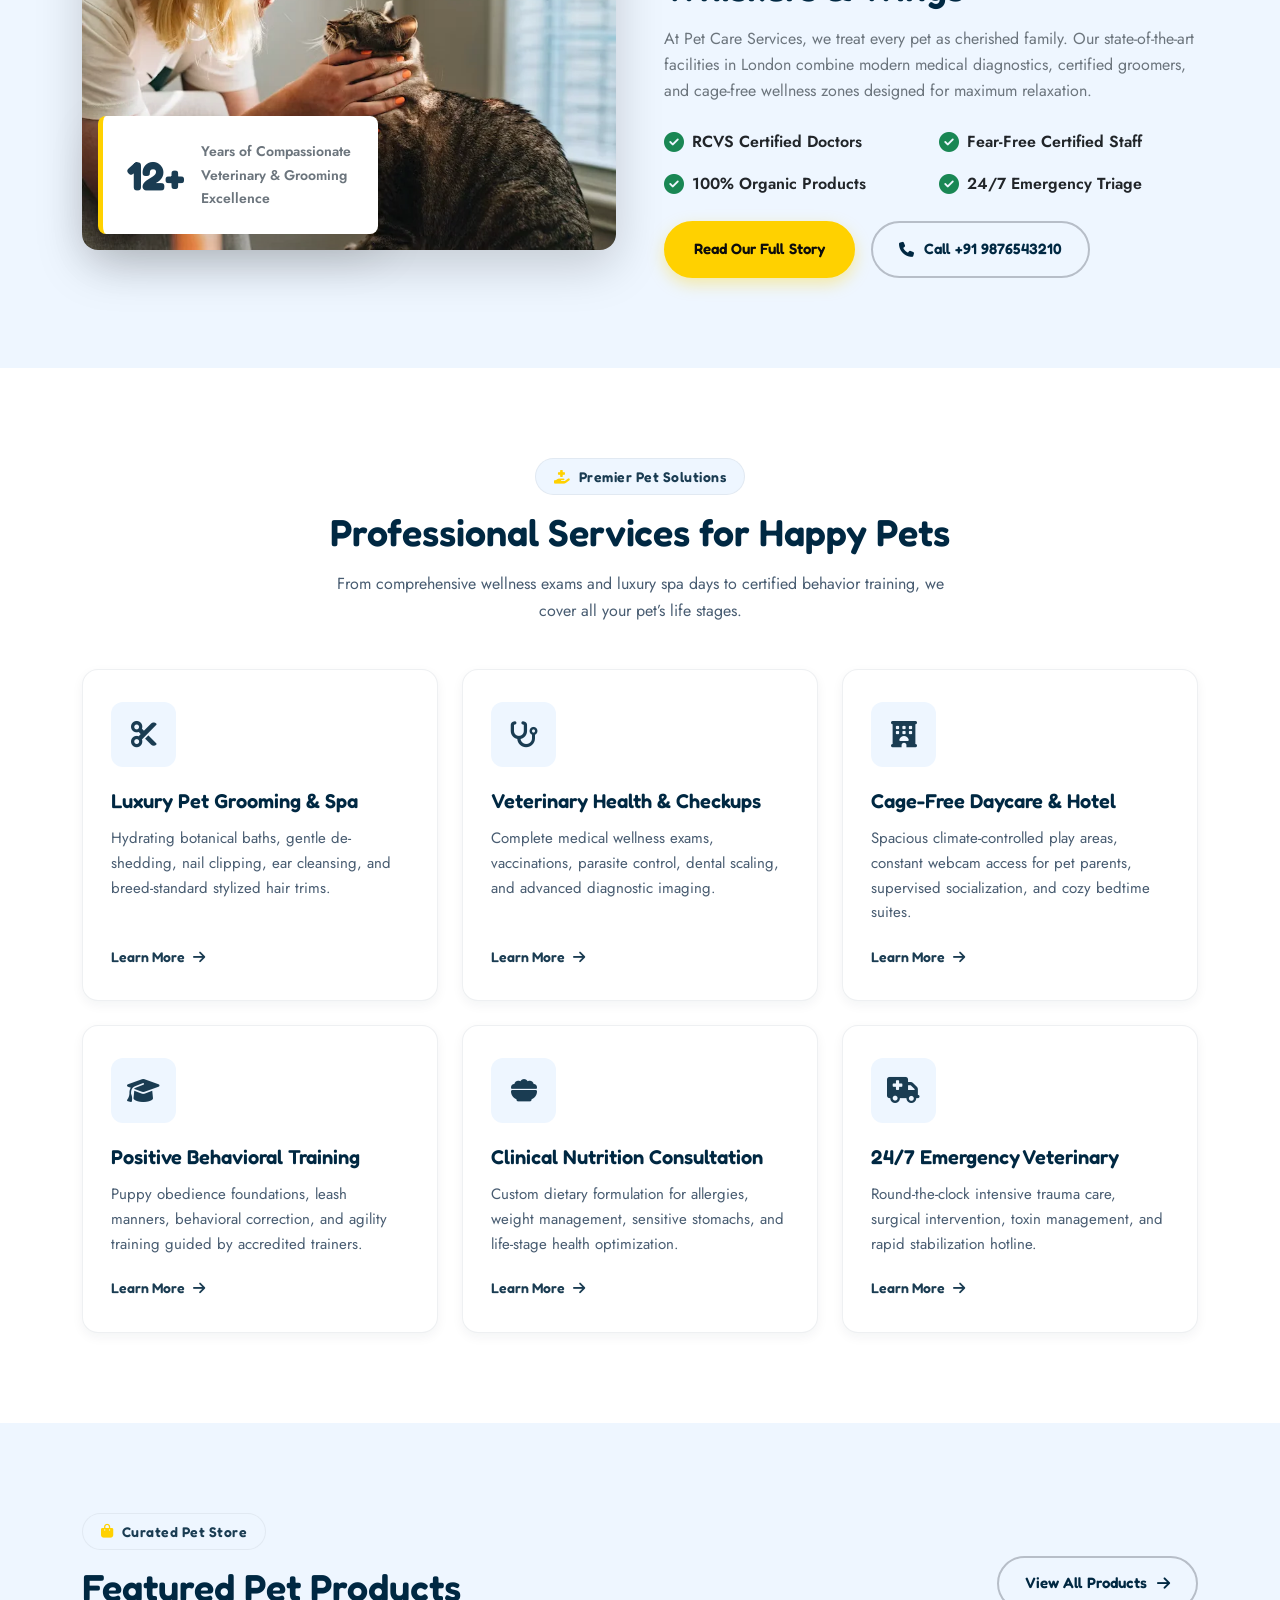
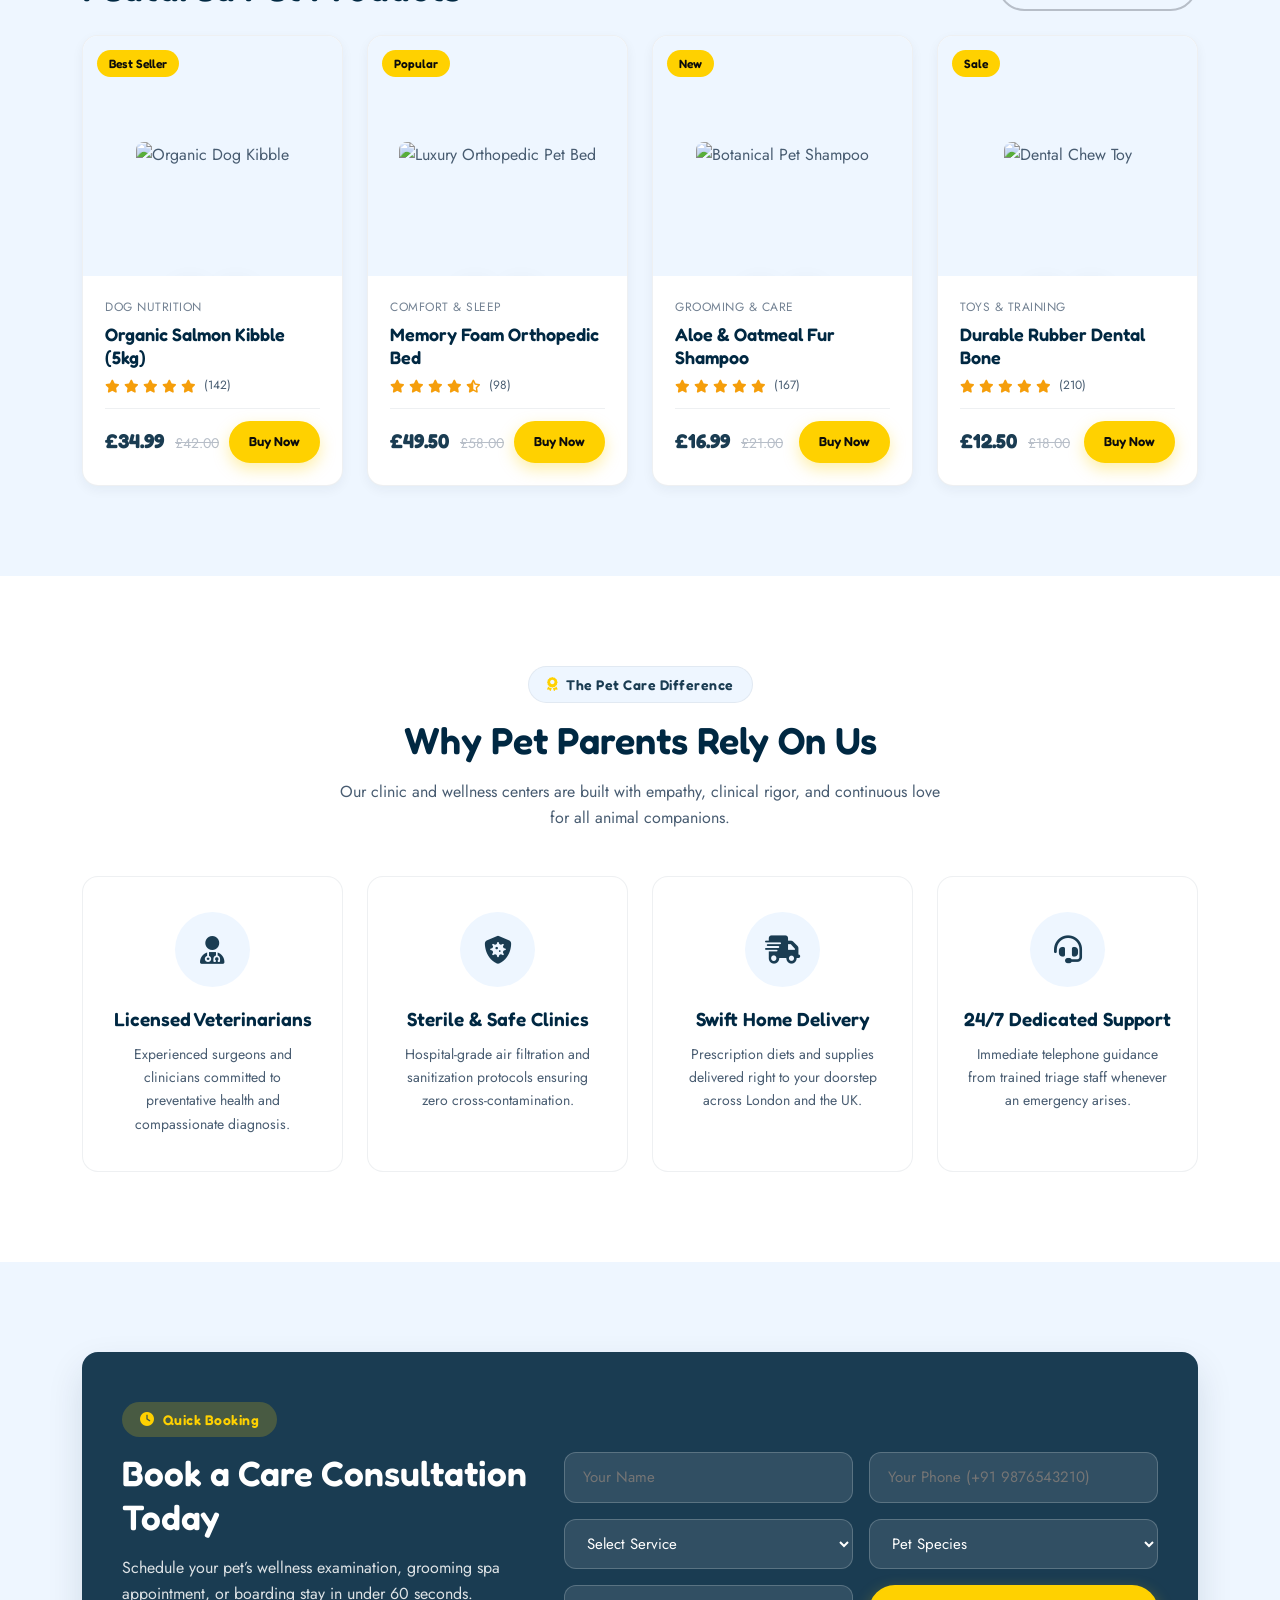
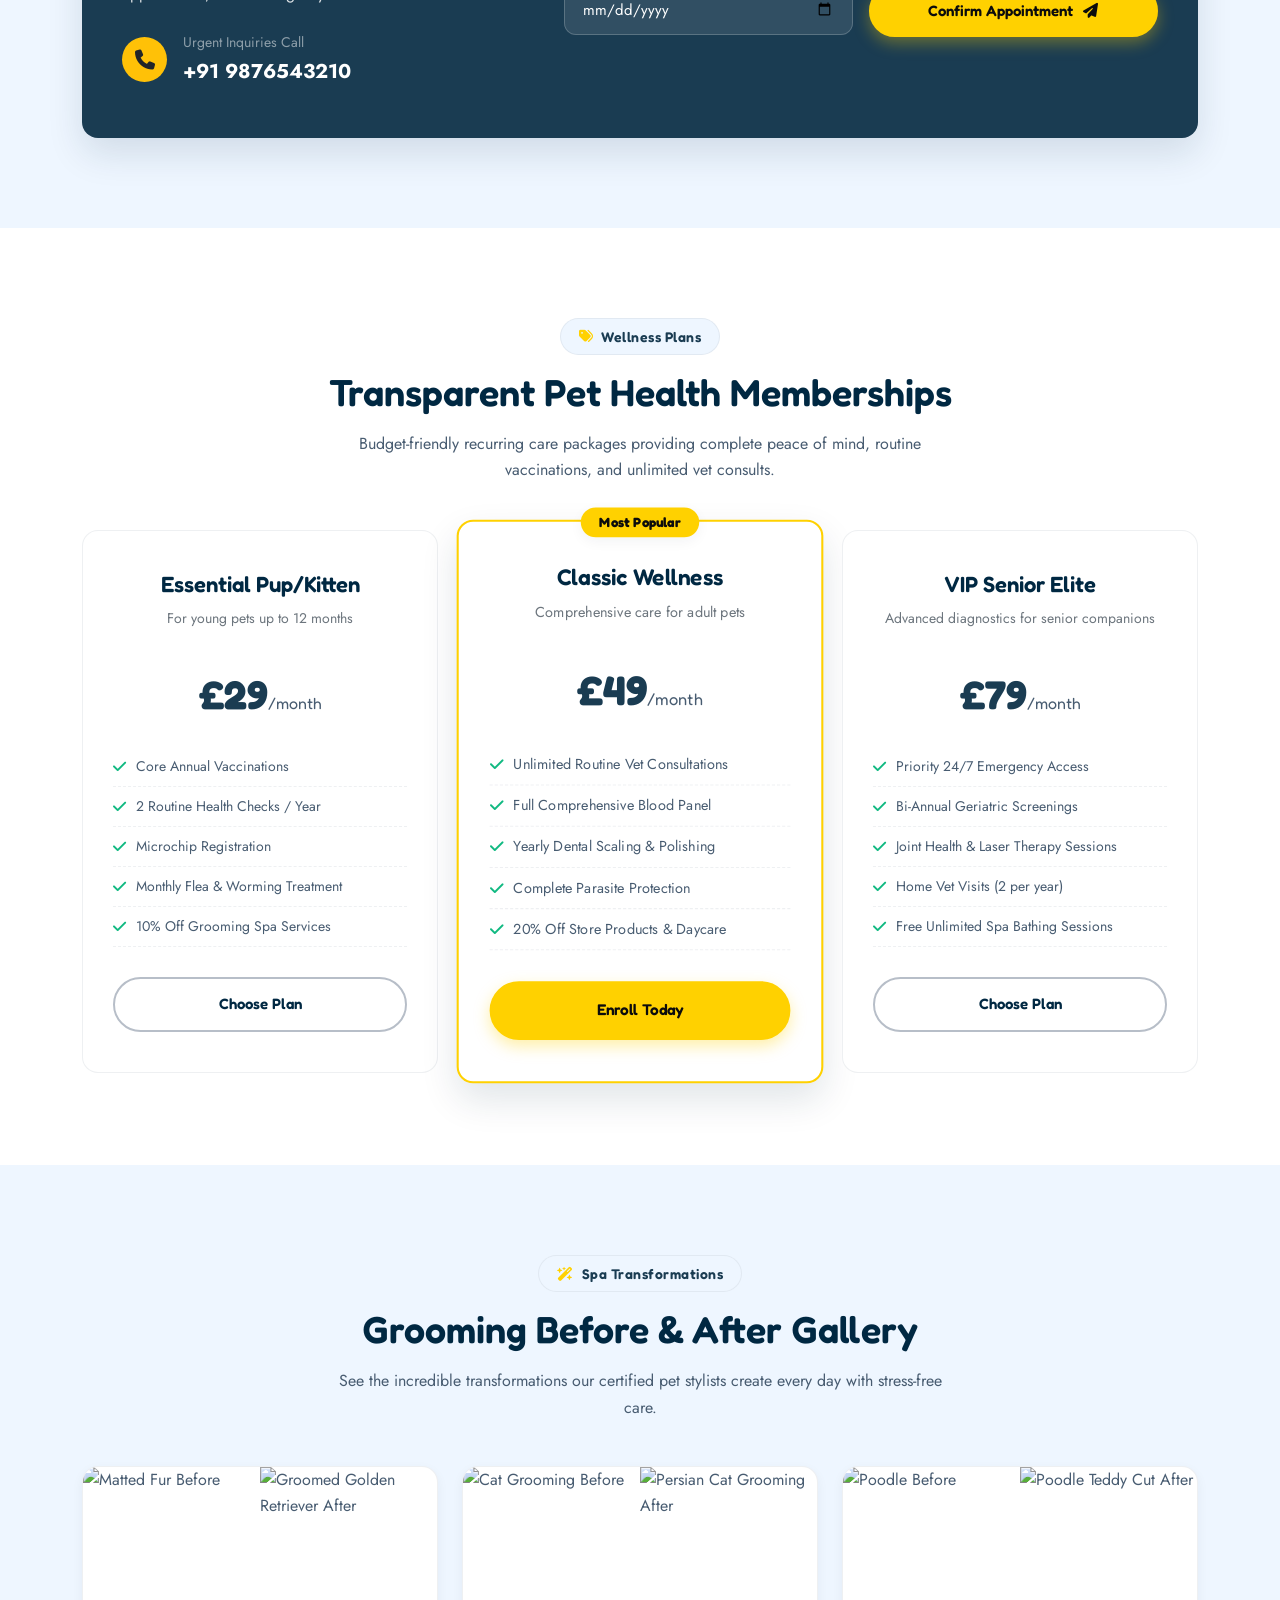
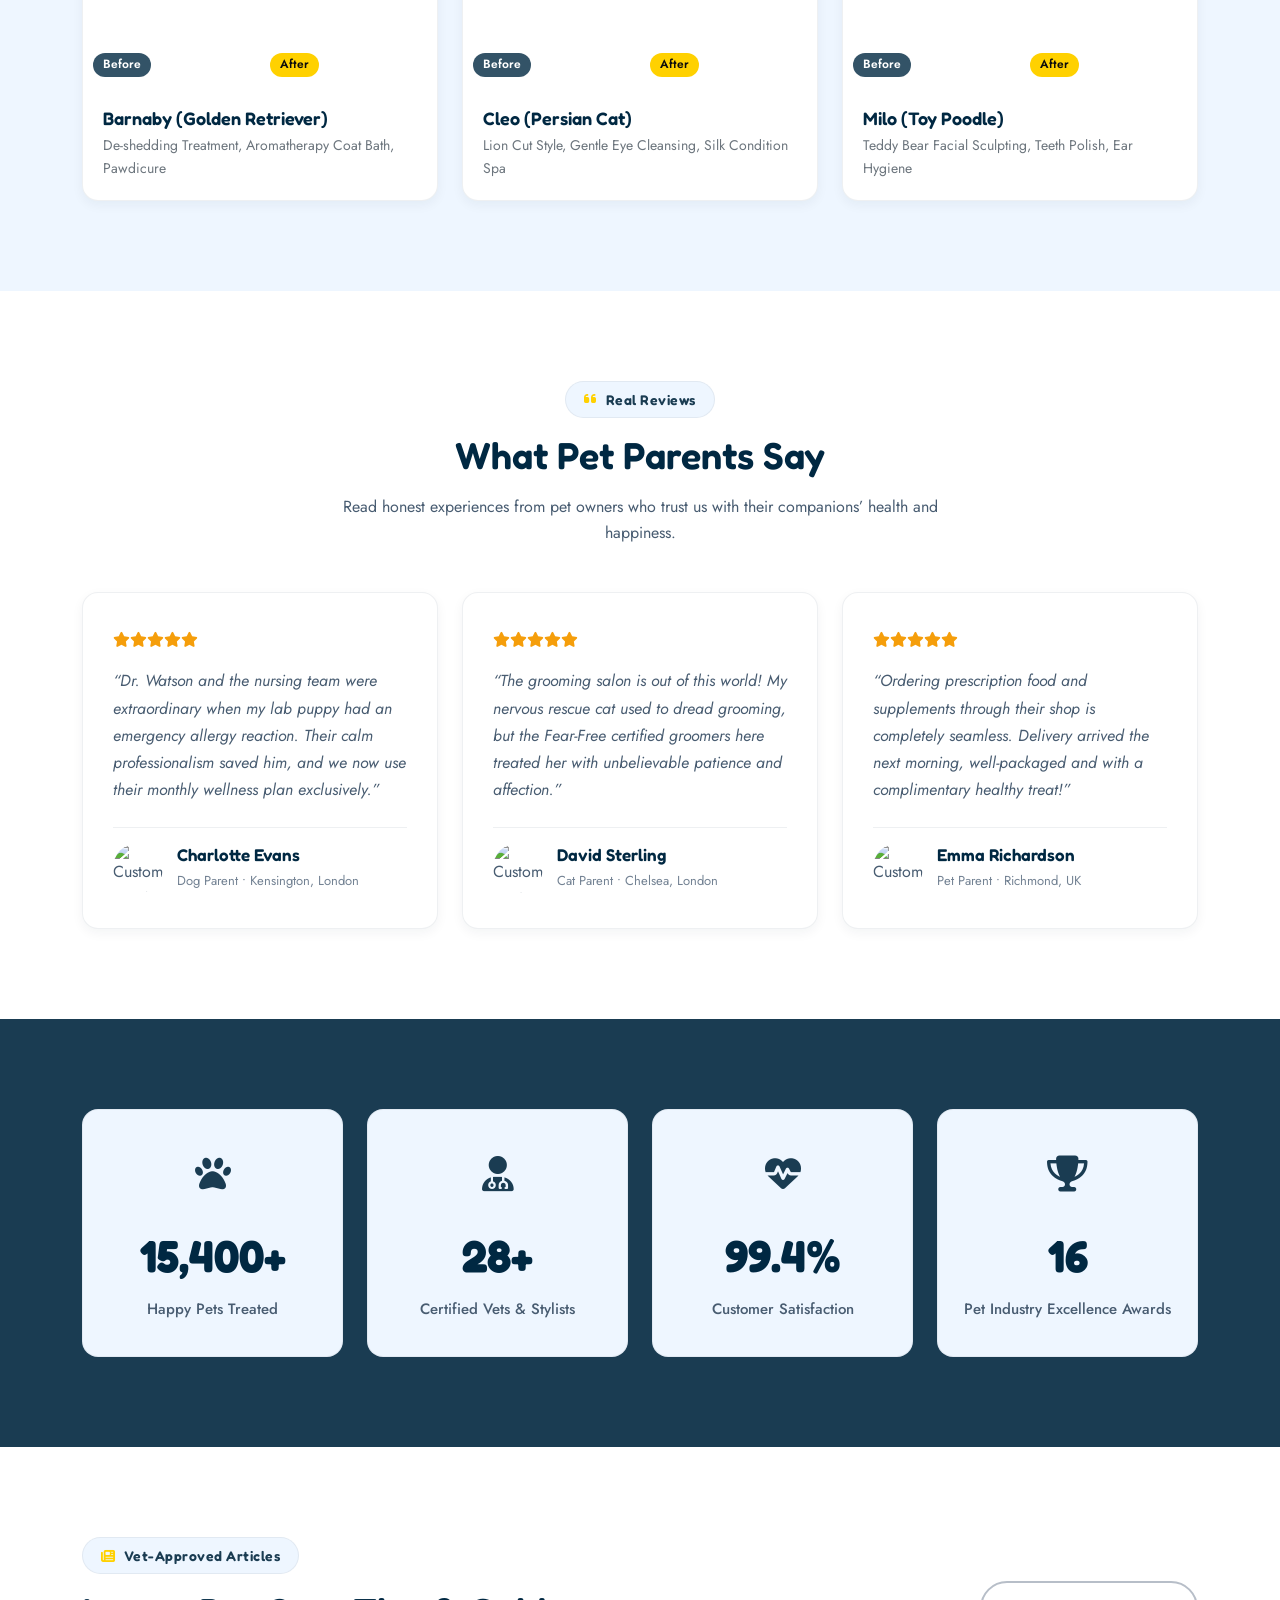
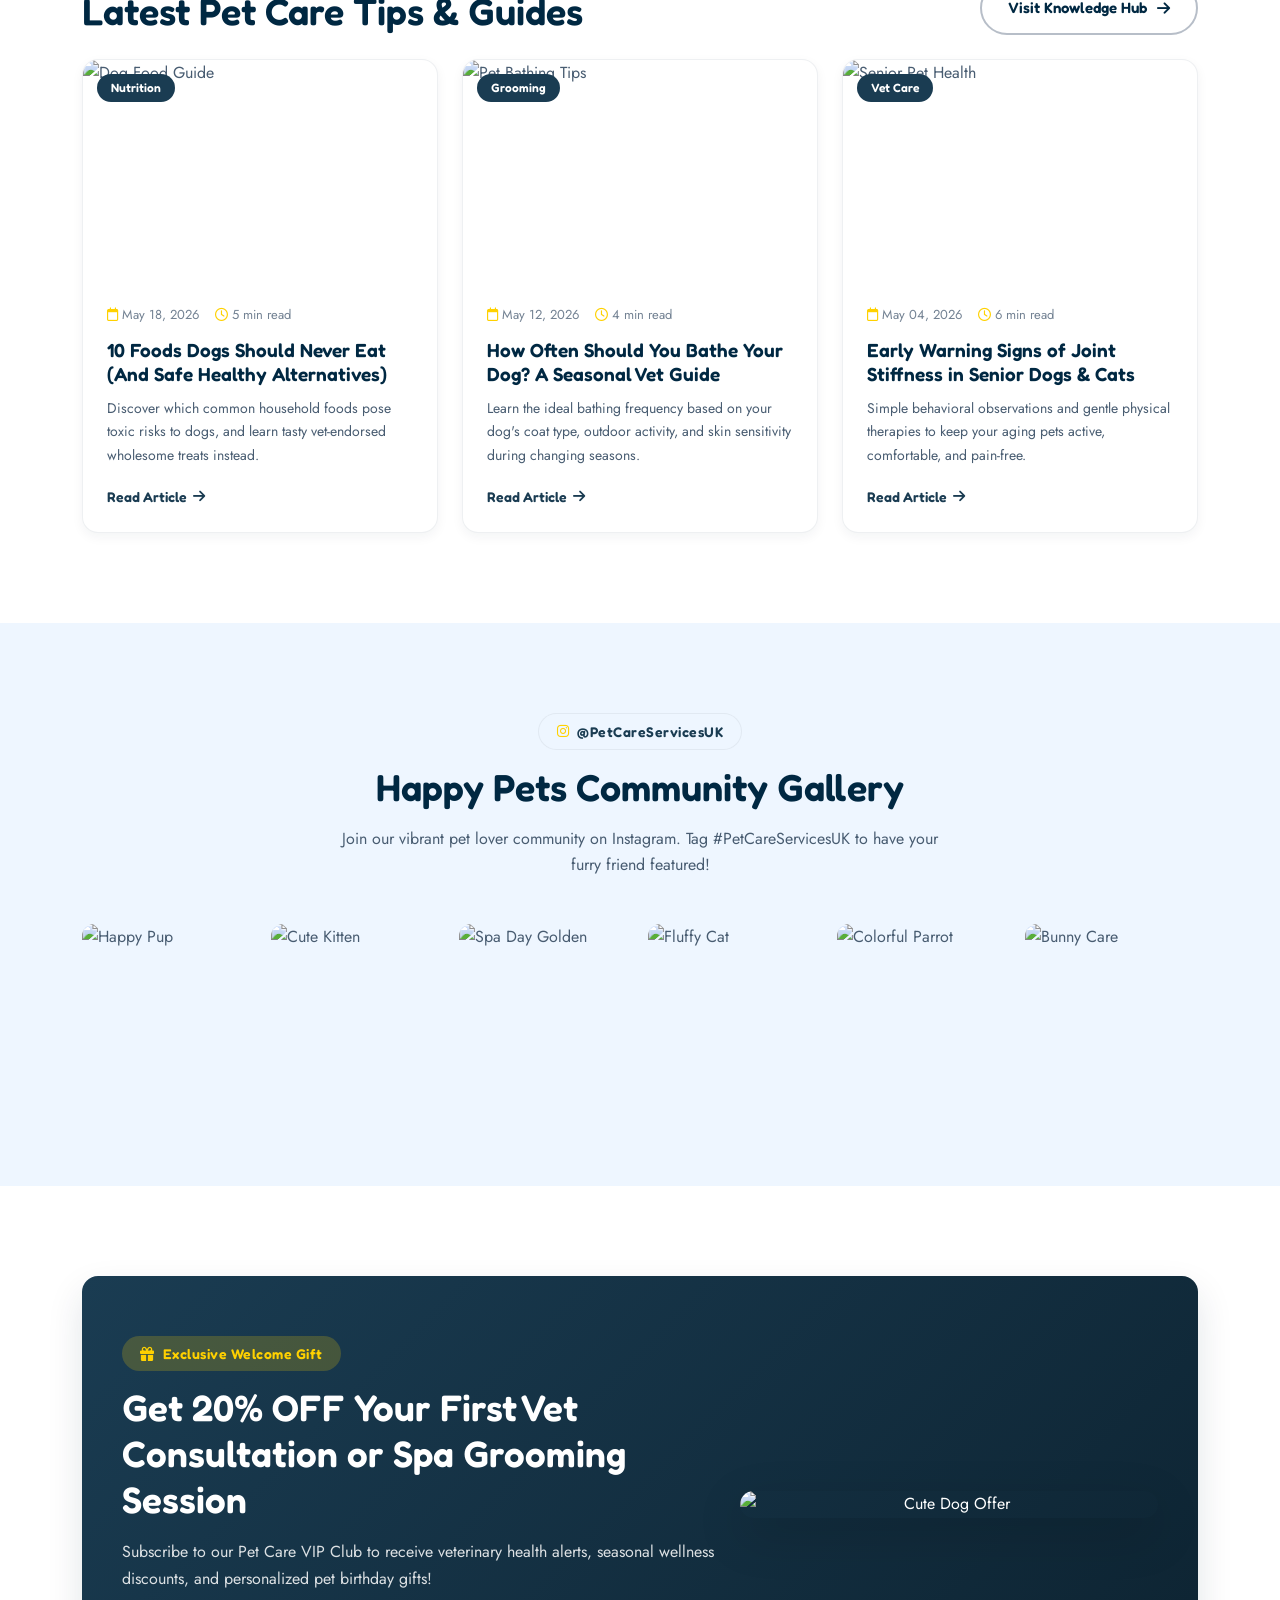
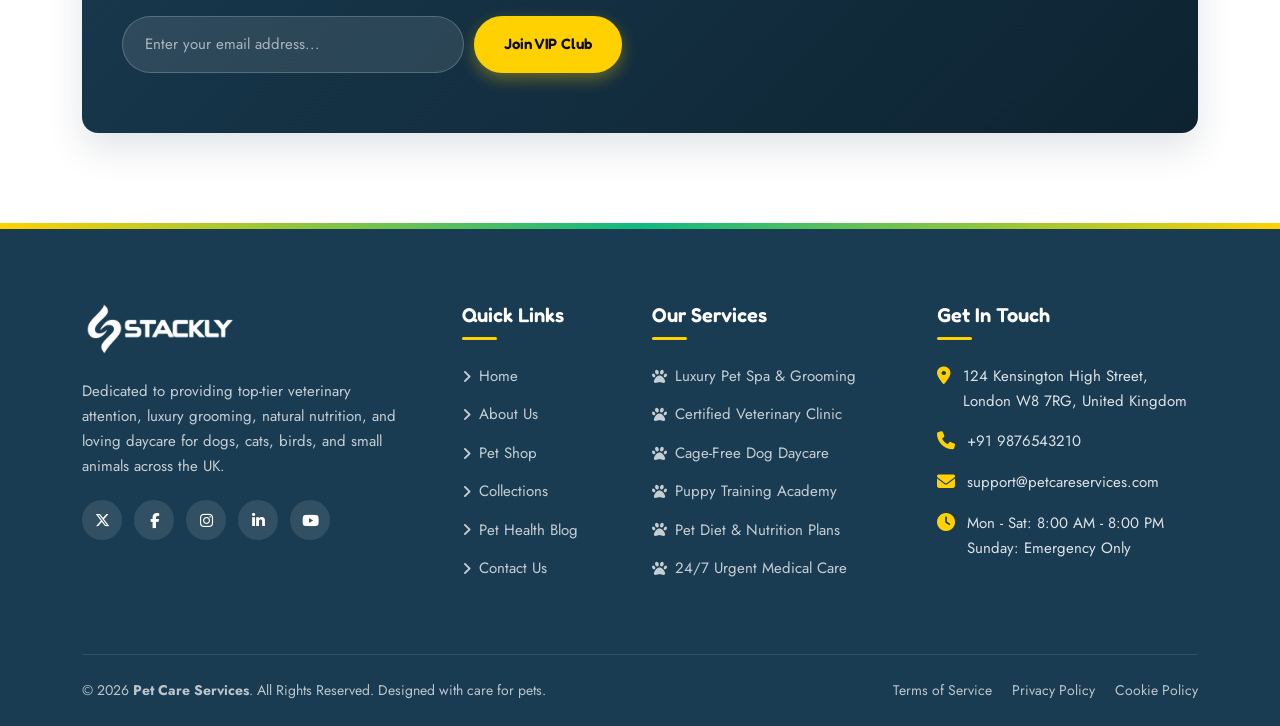
==== commit 5d0f5913: "refactor: home page corrections" ====
--- a/index.html
+++ b/index.html
@@ -53,30 +53,30 @@
                   happy.
                 </p>
                 <div class="hero-cta-group">
-                  <a href="pages/contact.html" class="theme-btn">
+                  <a href="#" class="theme-btn">
                     <i class="fa-regular fa-calendar-check"></i> Book
                     Appointment
                   </a>
-                  <a href="pages/shop.html" class="theme-btn-secondary">
+                  <a href="#" class="theme-btn-secondary">
                     <i class="fa-solid fa-bag-shopping"></i> Explore Shop
                   </a>
                 </div>
                 <div class="hero-trust-box">
                   <div class="hero-avatars">
                     <img
-                      src="https://images.unsplash.com/photo-1534528741775-53994a69daeb?auto=format&fit=crop&w=120&q=80"
+                      src="./assets/images/home/home-hero-avatars-1.webp"
                       alt="Pet Parent"
                     />
                     <img
-                      src="https://images.unsplash.com/photo-1507003211169-0a1dd7228f2d?auto=format&fit=crop&w=120&q=80"
+                      src="./assets/images/home/home-hero-avatars-2.webp"
                       alt="Pet Parent"
                     />
                     <img
-                      src="https://images.unsplash.com/photo-1517841905240-472988babdf9?auto=format&fit=crop&w=120&q=80"
+                      src="./assets/images/home/home-hero-avatars-3.webp"
                       alt="Pet Parent"
                     />
                     <img
-                      src="https://images.unsplash.com/photo-1500648767791-00dcc994a43e?auto=format&fit=crop&w=120&q=80"
+                      src="./assets/images/home/home-hero-avatars-4.webp"
                       alt="Pet Parent"
                     />
                   </div>
@@ -97,7 +97,7 @@
             <div class="col-lg-6">
               <div class="hero-image-wrapper">
                 <img
-                  src="https://images.unsplash.com/photo-1583511655857-d19b40a7a54e?auto=format&fit=crop&w=800&q=80"
+                  src="./assets/images/home/home-hero-image-wrapper.webp"
                   alt="Happy Dog & Cat Care"
                   class="hero-main-image"
                 />
@@ -146,10 +146,10 @@
           <div class="row g-4 justify-content-center">
             <!-- Category 1: Dogs -->
             <div class="col-6 col-md-4 col-lg-2">
-              <a href="pages/shop.html" class="categories-card">
+              <a href="#" class="categories-card">
                 <div class="categories-icon-wrap">
                   <img
-                    src="https://images.unsplash.com/photo-1543466835-00a7907e9de1?auto=format&fit=crop&w=200&q=80"
+                    src="./assets/images/home/home-categories-card-1.webp"
                     alt="Dogs Care"
                   />
                 </div>
@@ -160,10 +160,10 @@
 
             <!-- Category 2: Cats -->
             <div class="col-6 col-md-4 col-lg-2">
-              <a href="pages/shop.html" class="categories-card">
+              <a href="#" class="categories-card">
                 <div class="categories-icon-wrap">
                   <img
-                    src="https://images.unsplash.com/photo-1514888286974-6c03e2ca1dba?auto=format&fit=crop&w=200&q=80"
+                    src="./assets/images/home/home-categories-card-2.webp"
                     alt="Cats Care"
                   />
                 </div>
@@ -174,10 +174,10 @@
 
             <!-- Category 3: Birds -->
             <div class="col-6 col-md-4 col-lg-2">
-              <a href="pages/shop.html" class="categories-card">
+              <a href="#" class="categories-card">
                 <div class="categories-icon-wrap">
                   <img
-                    src="https://images.unsplash.com/photo-1552728089-57bdde30beb3?auto=format&fit=crop&w=200&q=80"
+                    src="./assets/images/home/home-categories-card-3.webp"
                     alt="Birds Care"
                   />
                 </div>
@@ -188,10 +188,10 @@
 
             <!-- Category 4: Small Animals -->
             <div class="col-6 col-md-4 col-lg-2">
-              <a href="pages/shop.html" class="categories-card">
+              <a href="#" class="categories-card">
                 <div class="categories-icon-wrap">
                   <img
-                    src="https://images.unsplash.com/photo-1548767797-d8c844163c4c?auto=format&fit=crop&w=200&q=80"
+                    src="./assets/images/home/home-categories-card-4.webp"
                     alt="Hamsters & Rabbits"
                   />
                 </div>
@@ -202,10 +202,10 @@
 
             <!-- Category 5: Aquatic Fish -->
             <div class="col-6 col-md-4 col-lg-2">
-              <a href="pages/shop.html" class="categories-card">
+              <a href="#" class="categories-card">
                 <div class="categories-icon-wrap">
                   <img
-                    src="https://images.unsplash.com/photo-1522069169874-c58ec4b76be5?auto=format&fit=crop&w=200&q=80"
+                    src="./assets/images/home/home-categories-card-5.webp"
                     alt="Aquatic Care"
                   />
                 </div>
@@ -216,10 +216,10 @@
 
             <!-- Category 6: Reptiles -->
             <div class="col-6 col-md-4 col-lg-2">
-              <a href="pages/shop.html" class="categories-card">
+              <a href="#" class="categories-card">
                 <div class="categories-icon-wrap">
                   <img
-                    src="https://images.unsplash.com/photo-1508817628294-5a453fa0b8fb?auto=format&fit=crop&w=200&q=80"
+                    src="./assets/images/home/home-categories-card-6.webp"
                     alt="Reptiles Care"
                   />
                 </div>
@@ -241,7 +241,7 @@
             <div class="col-lg-6">
               <div class="position-relative">
                 <img
-                  src="https://images.unsplash.com/photo-1628009368231-7bb7cfcb0def?auto=format&fit=crop&w=800&q=80"
+                  src="./assets/images/home/home-care-philosophy.webp"
                   alt="Veterinarian with Puppy"
                   class="rounded-4 shadow-lg w-100"
                   style="max-height: 480px; object-fit: cover"
@@ -319,10 +319,8 @@
               </div>
 
               <div class="d-flex flex-wrap gap-3">
-                <a href="pages/about.html" class="theme-btn"
-                  >Read Our Full Story</a
-                >
-                <a href="tel:+919876543210" class="theme-btn-outline"
+                <a href="#" class="theme-btn">Read Our Full Story</a>
+                <a href="#" class="theme-btn-outline"
                   ><i class="fa-solid fa-phone"></i> Call +91 9876543210</a
                 >
               </div>
@@ -360,7 +358,7 @@
                   Hydrating botanical baths, gentle de-shedding, nail clipping,
                   ear cleansing, and breed-standard stylized hair trims.
                 </p>
-                <a href="pages/collections.html" class="service-link"
+                <a href="#" class="service-link"
                   >Learn More <i class="fa-solid fa-arrow-right"></i
                 ></a>
               </div>
@@ -377,7 +375,7 @@
                   Complete medical wellness exams, vaccinations, parasite
                   control, dental scaling, and advanced diagnostic imaging.
                 </p>
-                <a href="pages/collections.html" class="service-link"
+                <a href="#" class="service-link"
                   >Learn More <i class="fa-solid fa-arrow-right"></i
                 ></a>
               </div>
@@ -395,7 +393,7 @@
                   for pet parents, supervised socialization, and cozy bedtime
                   suites.
                 </p>
-                <a href="pages/collections.html" class="service-link"
+                <a href="#" class="service-link"
                   >Learn More <i class="fa-solid fa-arrow-right"></i
                 ></a>
               </div>
@@ -413,7 +411,7 @@
                   correction, and agility training guided by accredited
                   trainers.
                 </p>
-                <a href="pages/collections.html" class="service-link"
+                <a href="#" class="service-link"
                   >Learn More <i class="fa-solid fa-arrow-right"></i
                 ></a>
               </div>
@@ -430,7 +428,7 @@
                   Custom dietary formulation for allergies, weight management,
                   sensitive stomachs, and life-stage health optimization.
                 </p>
-                <a href="pages/collections.html" class="service-link"
+                <a href="#" class="service-link"
                   >Learn More <i class="fa-solid fa-arrow-right"></i
                 ></a>
               </div>
@@ -447,7 +445,7 @@
                   Round-the-clock intensive trauma care, surgical intervention,
                   toxin management, and rapid stabilization hotline.
                 </p>
-                <a href="pages/collections.html" class="service-link"
+                <a href="#" class="service-link"
                   >Learn More <i class="fa-solid fa-arrow-right"></i
                 ></a>
               </div>
@@ -472,7 +470,7 @@
               <h2 class="section-main-title mb-0">Featured Pet Products</h2>
             </div>
             <div class="mt-3 mt-md-0">
-              <a href="pages/shop.html" class="theme-btn-outline"
+              <a href="#" class="theme-btn-outline"
                 >View All Products <i class="fa-solid fa-arrow-right"></i
               ></a>
             </div>
@@ -506,7 +504,7 @@
                 <div class="product-details">
                   <span class="product-category">Dog Nutrition</span>
                   <h4 class="product-name">
-                    <a href="pages/shop.html">Organic Salmon Kibble (5kg)</a>
+                    <a href="#">Organic Salmon Kibble (5kg)</a>
                   </h4>
                   <div class="product-rating">
                     <i class="fa-solid fa-star"></i
@@ -521,9 +519,7 @@
                       <span class="product-price">£34.99</span>
                       <span class="product-price-old">£42.00</span>
                     </div>
-                    <a
-                      href="pages/shop.html"
-                      class="theme-btn theme-btn-sm btn-add-to-cart"
+                    <a href="#" class="theme-btn theme-btn-sm btn-add-to-cart"
                       >Buy Now</a
                     >
                   </div>
@@ -558,7 +554,7 @@
                 <div class="product-details">
                   <span class="product-category">Comfort & Sleep</span>
                   <h4 class="product-name">
-                    <a href="pages/shop.html">Memory Foam Orthopedic Bed</a>
+                    <a href="#">Memory Foam Orthopedic Bed</a>
                   </h4>
                   <div class="product-rating">
                     <i class="fa-solid fa-star"></i
@@ -573,9 +569,7 @@
                       <span class="product-price">£49.50</span>
                       <span class="product-price-old">£58.00</span>
                     </div>
-                    <a
-                      href="pages/shop.html"
-                      class="theme-btn theme-btn-sm btn-add-to-cart"
+                    <a href="#" class="theme-btn theme-btn-sm btn-add-to-cart"
                       >Buy Now</a
                     >
                   </div>
@@ -610,7 +604,7 @@
                 <div class="product-details">
                   <span class="product-category">Grooming & Care</span>
                   <h4 class="product-name">
-                    <a href="pages/shop.html">Aloe & Oatmeal Fur Shampoo</a>
+                    <a href="#">Aloe & Oatmeal Fur Shampoo</a>
                   </h4>
                   <div class="product-rating">
                     <i class="fa-solid fa-star"></i
@@ -625,9 +619,7 @@
                       <span class="product-price">£16.99</span>
                       <span class="product-price-old">£21.00</span>
                     </div>
-                    <a
-                      href="pages/shop.html"
-                      class="theme-btn theme-btn-sm btn-add-to-cart"
+                    <a href="#" class="theme-btn theme-btn-sm btn-add-to-cart"
                       >Buy Now</a
                     >
                   </div>
@@ -662,7 +654,7 @@
                 <div class="product-details">
                   <span class="product-category">Toys & Training</span>
                   <h4 class="product-name">
-                    <a href="pages/shop.html">Durable Rubber Dental Bone</a>
+                    <a href="#">Durable Rubber Dental Bone</a>
                   </h4>
                   <div class="product-rating">
                     <i class="fa-solid fa-star"></i
@@ -677,9 +669,7 @@
                       <span class="product-price">£12.50</span>
                       <span class="product-price-old">£18.00</span>
                     </div>
-                    <a
-                      href="pages/shop.html"
-                      class="theme-btn theme-btn-sm btn-add-to-cart"
+                    <a href="#" class="theme-btn theme-btn-sm btn-add-to-cart"
                       >Buy Now</a
                     >
                   </div>
@@ -916,9 +906,7 @@
                     Services
                   </li>
                 </ul>
-                <a href="pages/contact.html" class="theme-btn-outline w-100"
-                  >Choose Plan</a
-                >
+                <a href="#" class="theme-btn-outline w-100">Choose Plan</a>
               </div>
             </div>
 
@@ -953,9 +941,7 @@
                     Daycare
                   </li>
                 </ul>
-                <a href="pages/contact.html" class="theme-btn w-100"
-                  >Enroll Today</a
-                >
+                <a href="#" class="theme-btn w-100">Enroll Today</a>
               </div>
             </div>
 
@@ -989,9 +975,7 @@
                     Sessions
                   </li>
                 </ul>
-                <a href="pages/contact.html" class="theme-btn-outline w-100"
-                  >Choose Plan</a
-                >
+                <a href="#" class="theme-btn-outline w-100">Choose Plan</a>
               </div>
             </div>
           </div>
@@ -1292,7 +1276,7 @@
               </h2>
             </div>
             <div class="mt-3 mt-md-0">
-              <a href="pages/blog.html" class="theme-btn-outline"
+              <a href="#" class="theme-btn-outline"
                 >Visit Knowledge Hub <i class="fa-solid fa-arrow-right"></i
               ></a>
             </div>
@@ -1317,7 +1301,7 @@
                     <span><i class="fa-regular fa-clock"></i> 5 min read</span>
                   </div>
                   <h4 class="blog-title">
-                    <a href="pages/blog.html"
+                    <a href="#"
                       >10 Foods Dogs Should Never Eat (And Safe Healthy
                       Alternatives)</a
                     >
@@ -1326,7 +1310,7 @@
                     Discover which common household foods pose toxic risks to
                     dogs, and learn tasty vet-endorsed wholesome treats instead.
                   </p>
-                  <a href="pages/blog.html" class="blog-read-more"
+                  <a href="#" class="blog-read-more"
                     >Read Article <i class="fa-solid fa-arrow-right"></i
                   ></a>
                 </div>
@@ -1351,7 +1335,7 @@
                     <span><i class="fa-regular fa-clock"></i> 4 min read</span>
                   </div>
                   <h4 class="blog-title">
-                    <a href="pages/blog.html"
+                    <a href="#"
                       >How Often Should You Bathe Your Dog? A Seasonal Vet
                       Guide</a
                     >
@@ -1361,7 +1345,7 @@
                     type, outdoor activity, and skin sensitivity during changing
                     seasons.
                   </p>
-                  <a href="pages/blog.html" class="blog-read-more"
+                  <a href="#" class="blog-read-more"
                     >Read Article <i class="fa-solid fa-arrow-right"></i
                   ></a>
                 </div>
@@ -1386,7 +1370,7 @@
                     <span><i class="fa-regular fa-clock"></i> 6 min read</span>
                   </div>
                   <h4 class="blog-title">
-                    <a href="pages/blog.html"
+                    <a href="#"
                       >Early Warning Signs of Joint Stiffness in Senior Dogs &
                       Cats</a
                     >
@@ -1395,7 +1379,7 @@
                     Simple behavioral observations and gentle physical therapies
                     to keep your aging pets active, comfortable, and pain-free.
                   </p>
-                  <a href="pages/blog.html" class="blog-read-more"
+                  <a href="#" class="blog-read-more"
                     >Read Article <i class="fa-solid fa-arrow-right"></i
                   ></a>
                 </div>
@@ -1424,11 +1408,7 @@
 
           <div class="row g-3">
             <div class="col-6 col-md-4 col-lg-2">
-              <a
-                href="https://instagram.com"
-                target="_blank"
-                class="insta-grid-item"
-              >
+              <a href="#" class="insta-grid-item">
                 <img
                   src="https://images.unsplash.com/photo-1543466835-00a7907e9de1?auto=format&fit=crop&w=300&q=80"
                   alt="Happy Pup"
@@ -1439,11 +1419,7 @@
               </a>
             </div>
             <div class="col-6 col-md-4 col-lg-2">
-              <a
-                href="https://instagram.com"
-                target="_blank"
-                class="insta-grid-item"
-              >
+              <a href="#" class="insta-grid-item">
                 <img
                   src="https://images.unsplash.com/photo-1514888286974-6c03e2ca1dba?auto=format&fit=crop&w=300&q=80"
                   alt="Cute Kitten"
@@ -1454,11 +1430,7 @@
               </a>
             </div>
             <div class="col-6 col-md-4 col-lg-2">
-              <a
-                href="https://instagram.com"
-                target="_blank"
-                class="insta-grid-item"
-              >
+              <a href="#" class="insta-grid-item">
                 <img
                   src="https://images.unsplash.com/photo-1583511655857-d19b40a7a54e?auto=format&fit=crop&w=300&q=80"
                   alt="Spa Day Golden"
@@ -1469,11 +1441,7 @@
               </a>
             </div>
             <div class="col-6 col-md-4 col-lg-2">
-              <a
-                href="https://instagram.com"
-                target="_blank"
-                class="insta-grid-item"
-              >
+              <a href="#" class="insta-grid-item">
                 <img
                   src="https://images.unsplash.com/photo-1533738363-b7f9aef128ce?auto=format&fit=crop&w=300&q=80"
                   alt="Fluffy Cat"
@@ -1484,11 +1452,7 @@
               </a>
             </div>
             <div class="col-6 col-md-4 col-lg-2">
-              <a
-                href="https://instagram.com"
-                target="_blank"
-                class="insta-grid-item"
-              >
+              <a href="#" class="insta-grid-item">
                 <img
                   src="https://images.unsplash.com/photo-1552728089-57bdde30beb3?auto=format&fit=crop&w=300&q=80"
                   alt="Colorful Parrot"
@@ -1499,11 +1463,7 @@
               </a>
             </div>
             <div class="col-6 col-md-4 col-lg-2">
-              <a
-                href="https://instagram.com"
-                target="_blank"
-                class="insta-grid-item"
-              >
+              <a href="#" class="insta-grid-item">
                 <img
                   src="https://images.unsplash.com/photo-1548767797-d8c844163c4c?auto=format&fit=crop&w=300&q=80"
                   alt="Bunny Care"
--- a/assets/css/styles.css
+++ b/assets/css/styles.css
@@ -1180,6 +1180,7 @@
   font-weight: 600;
   padding: 4px 12px;
   border-radius: 20px;
+  z-index: 1;
 }
 
 .product-actions {
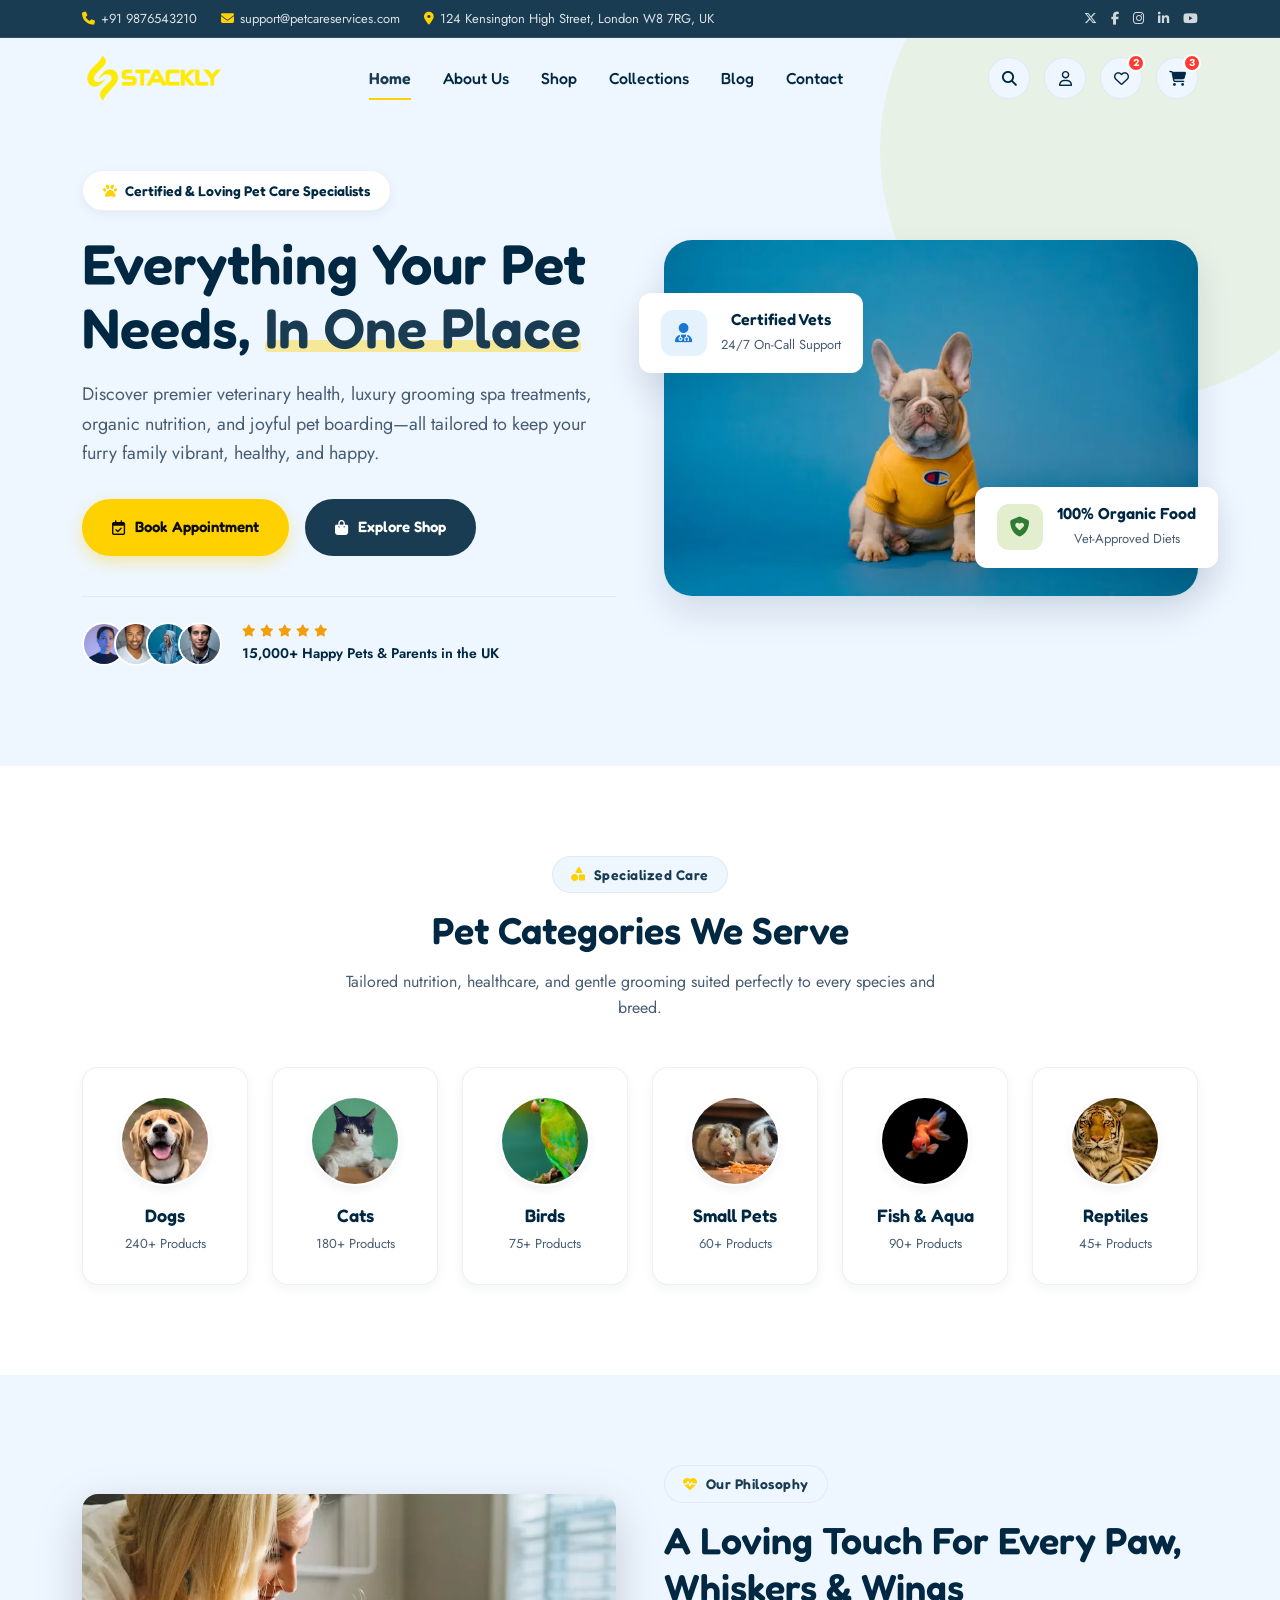
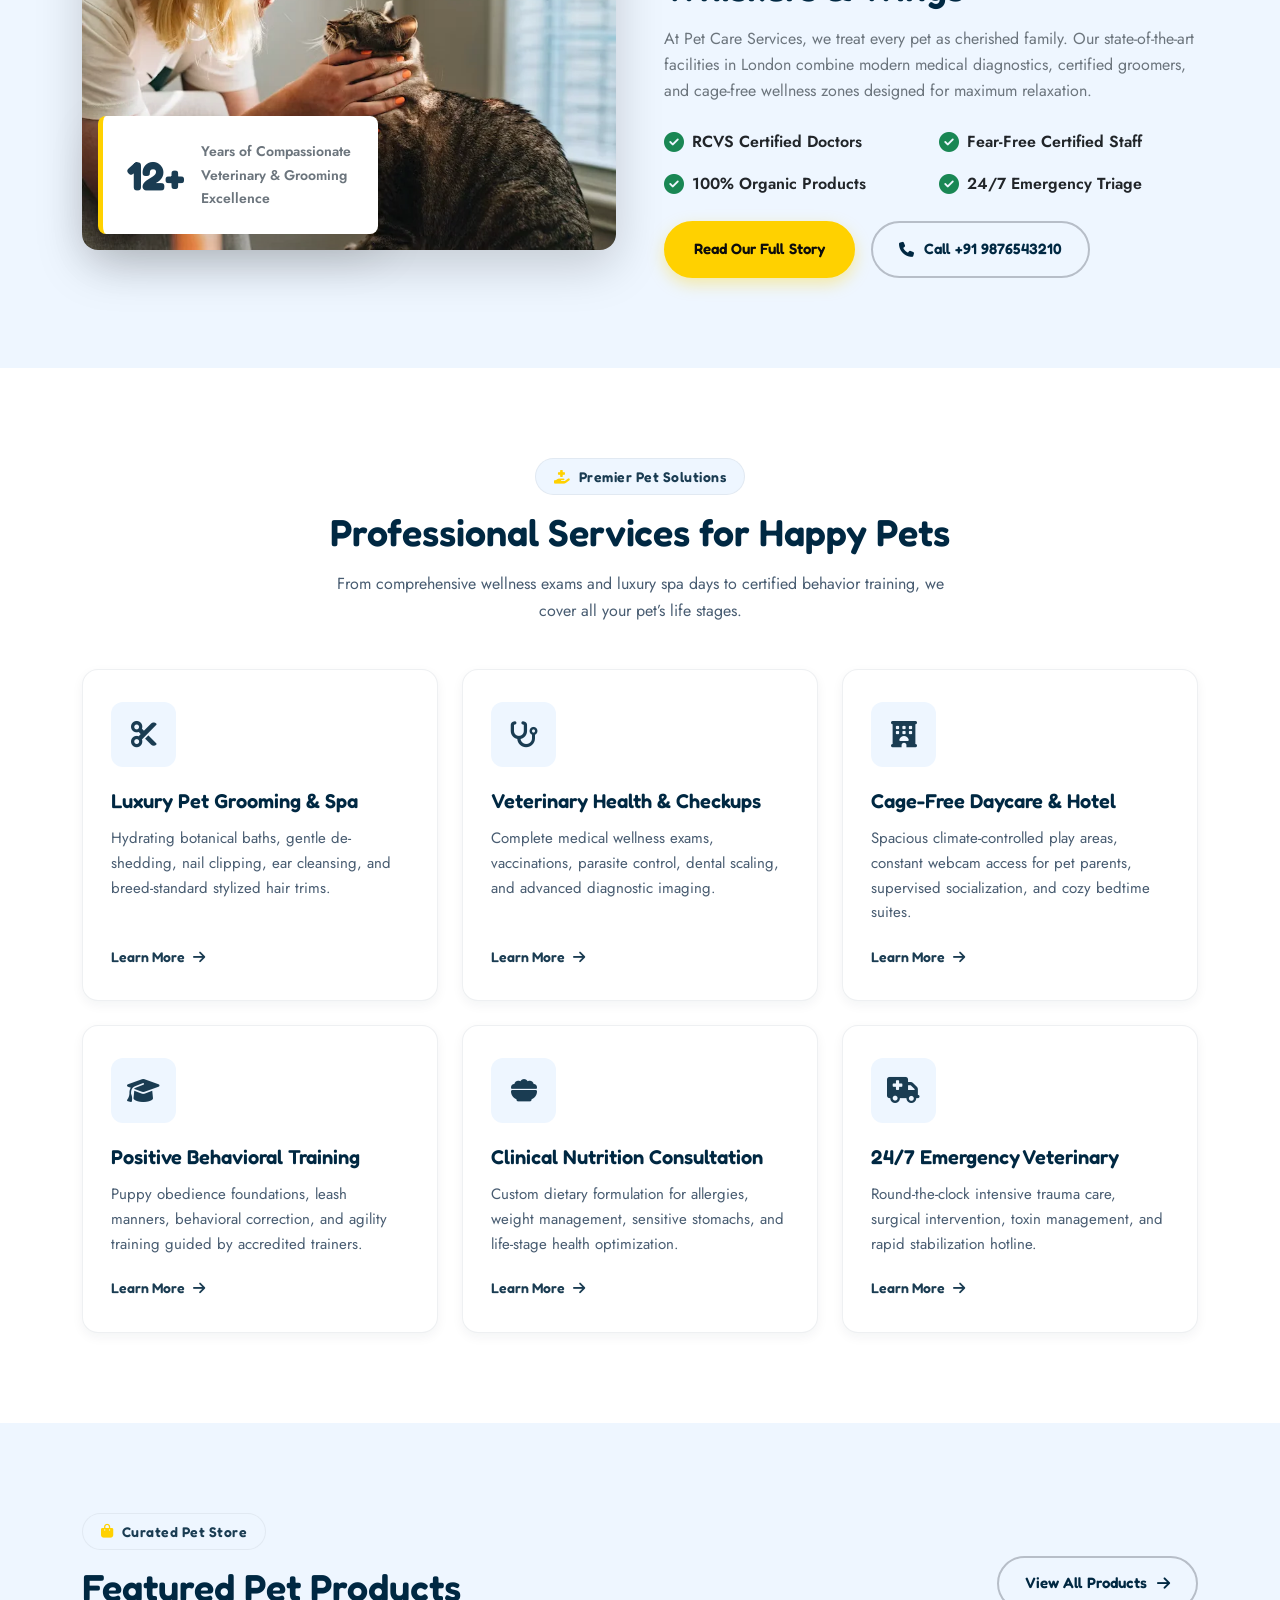
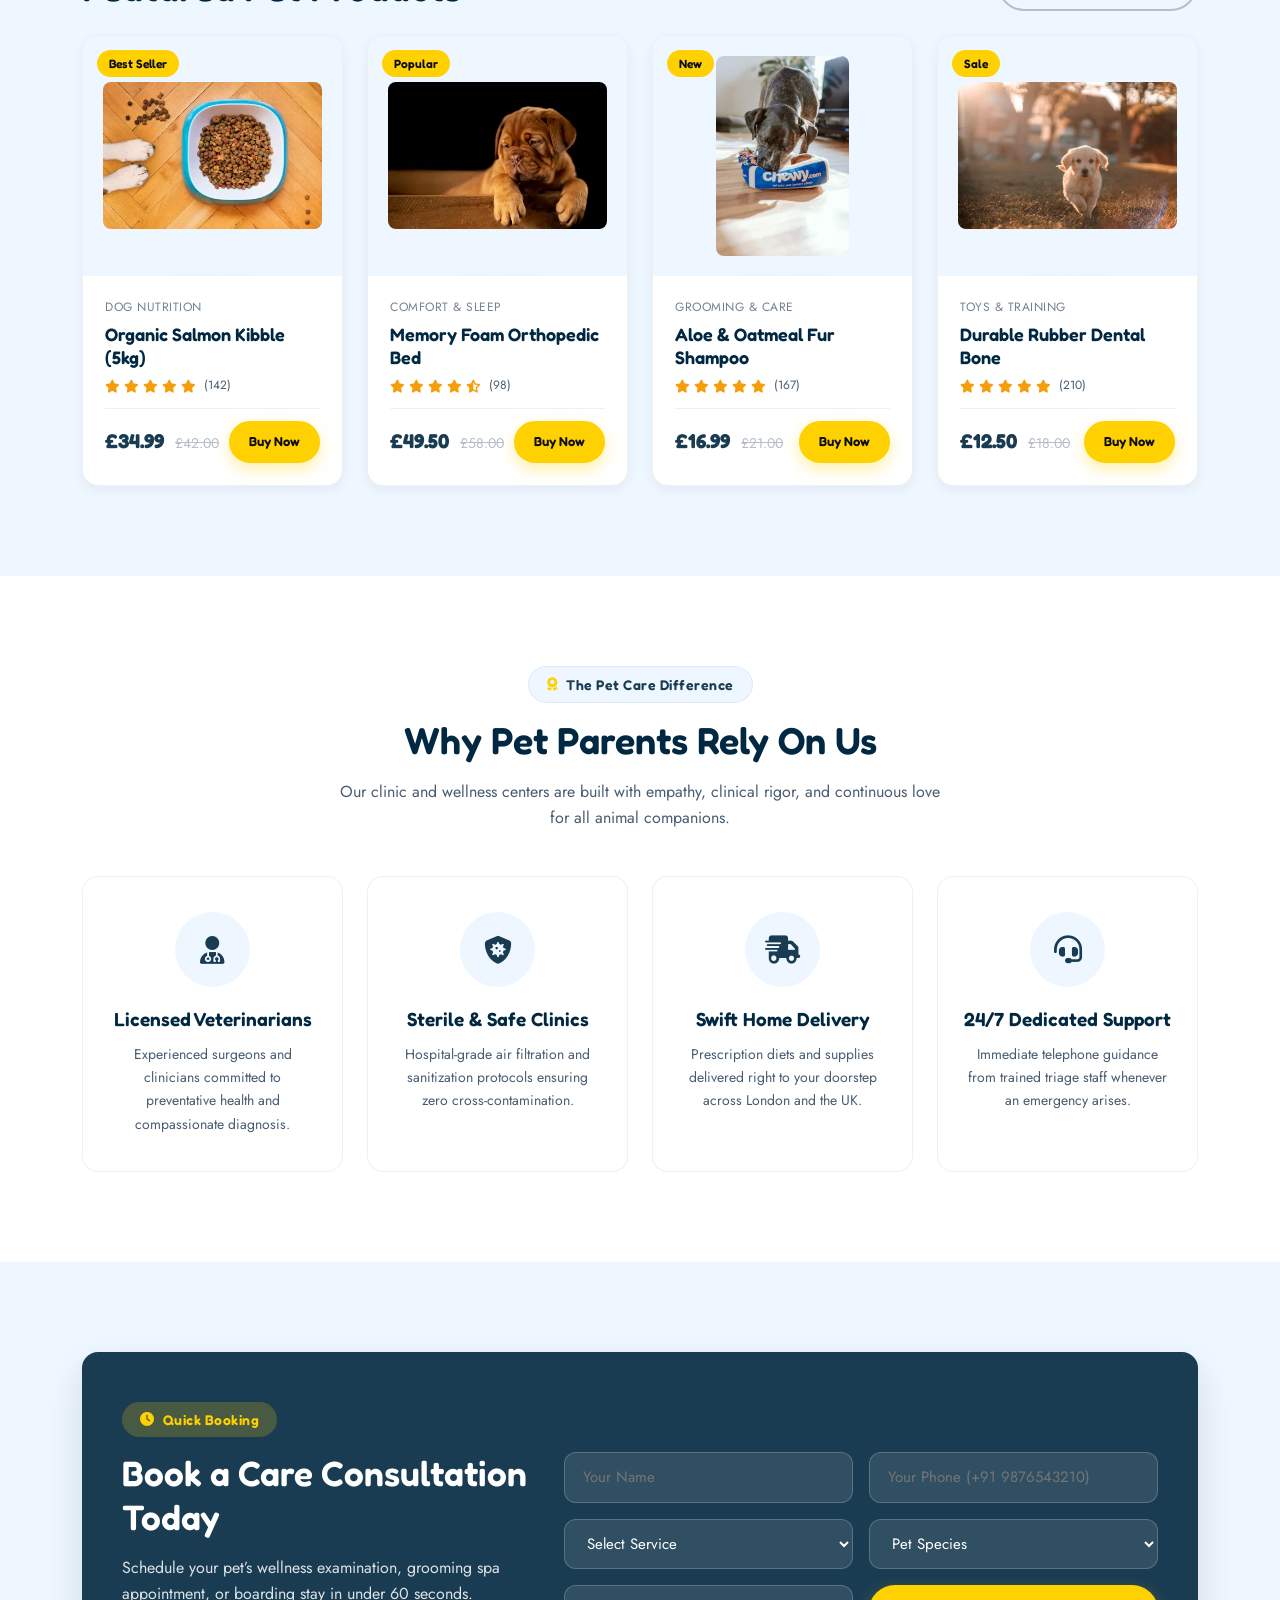
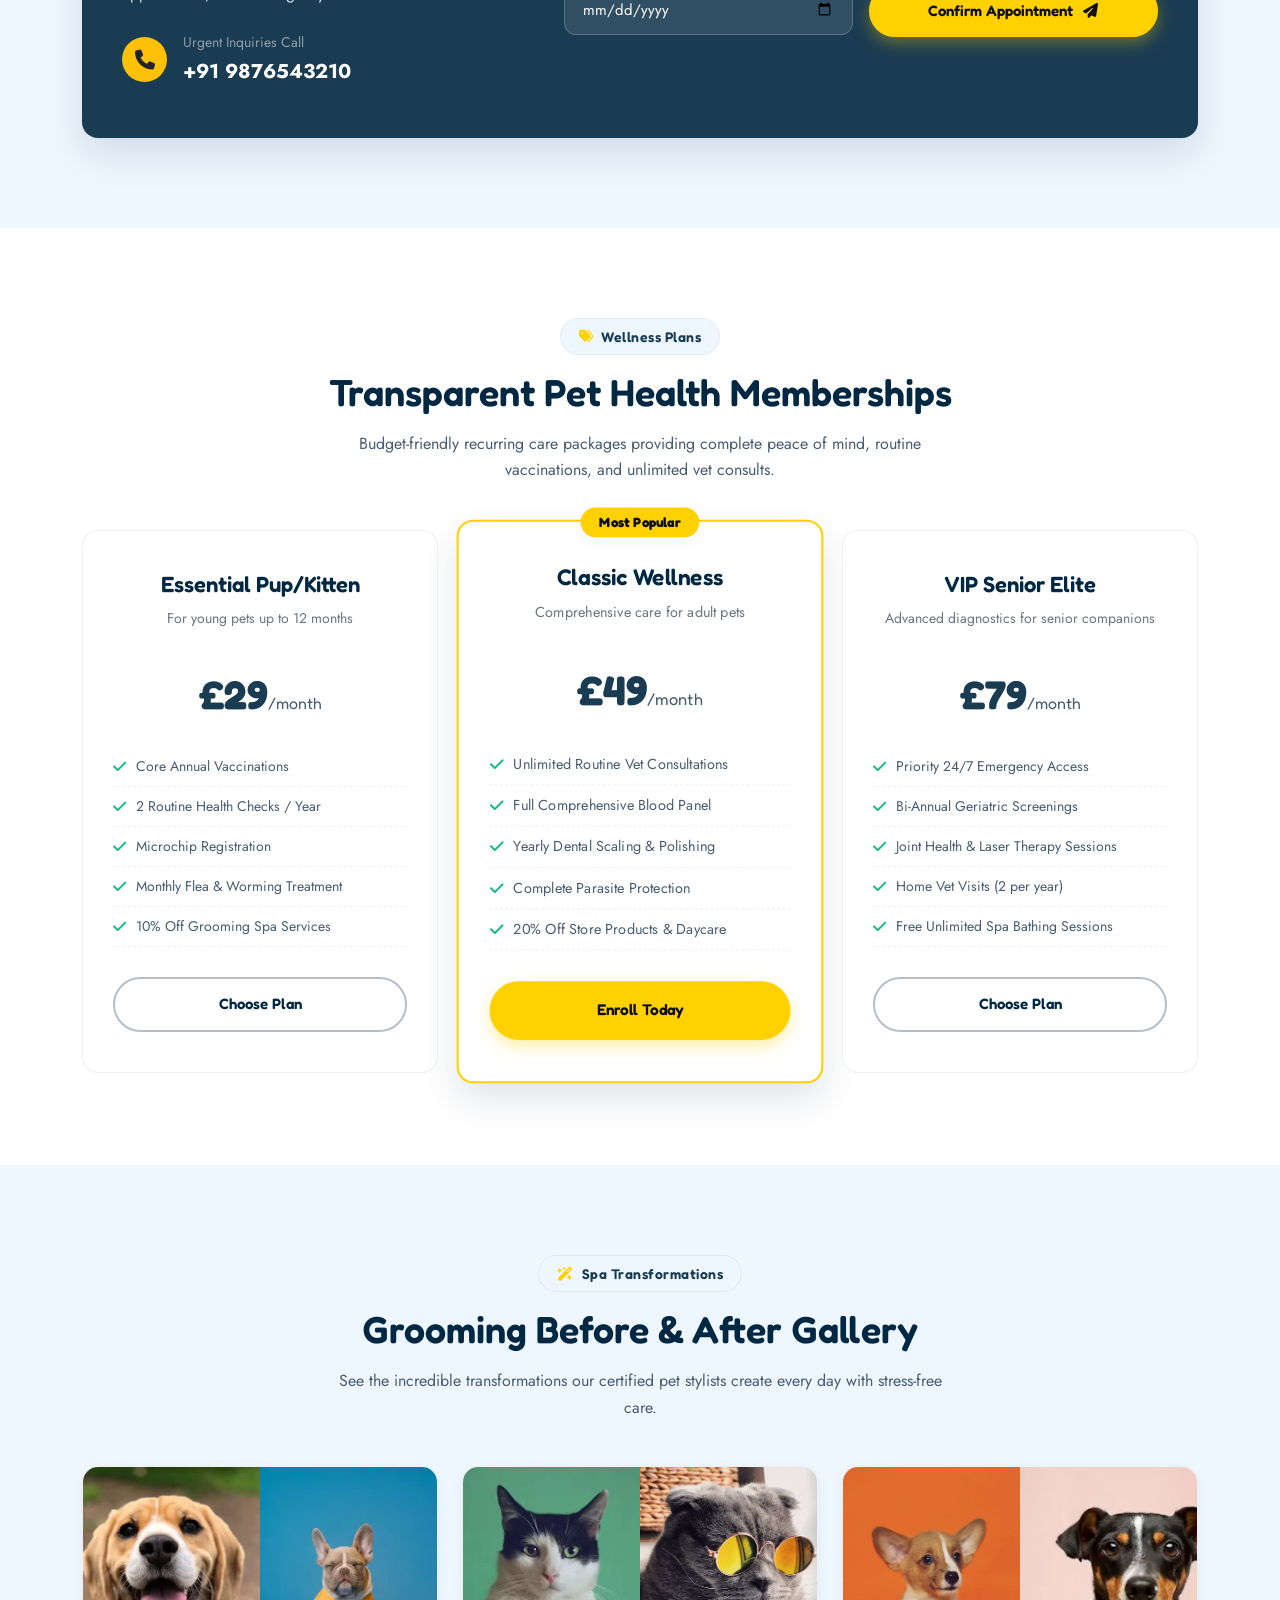
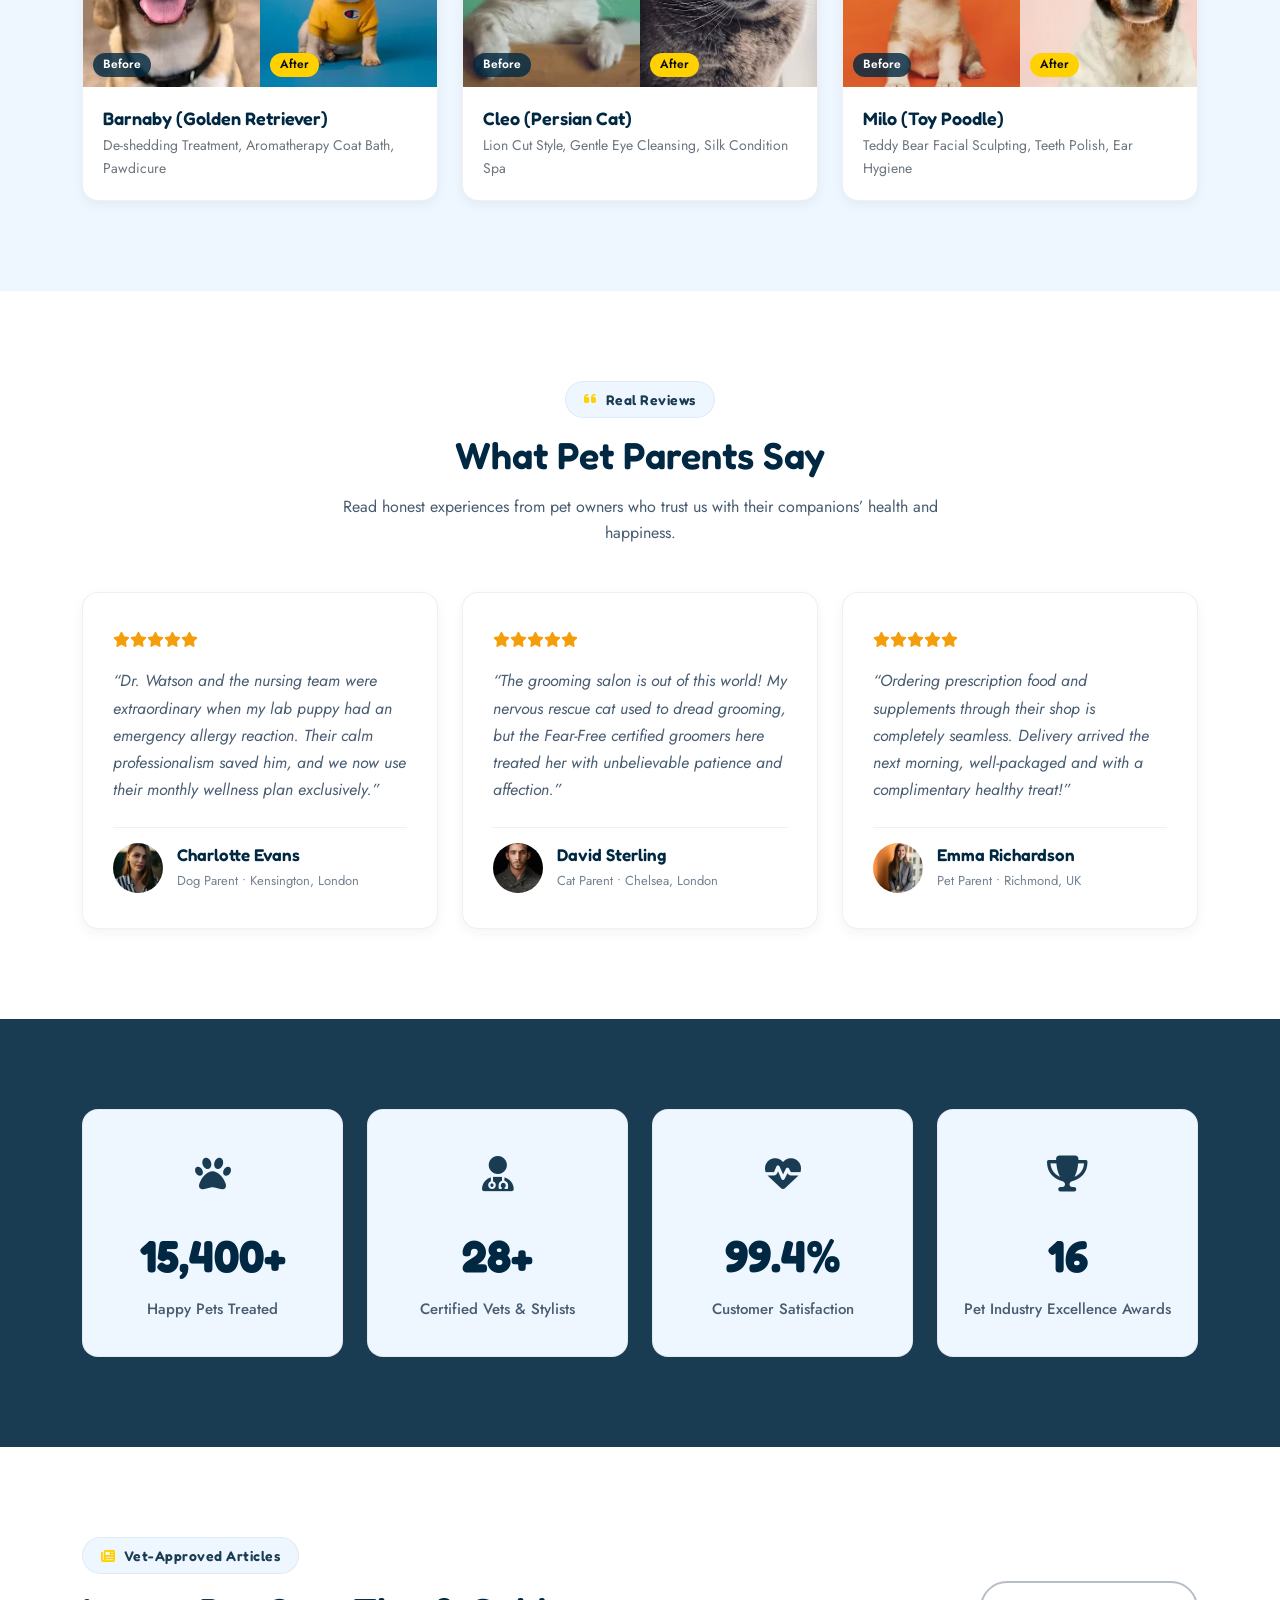
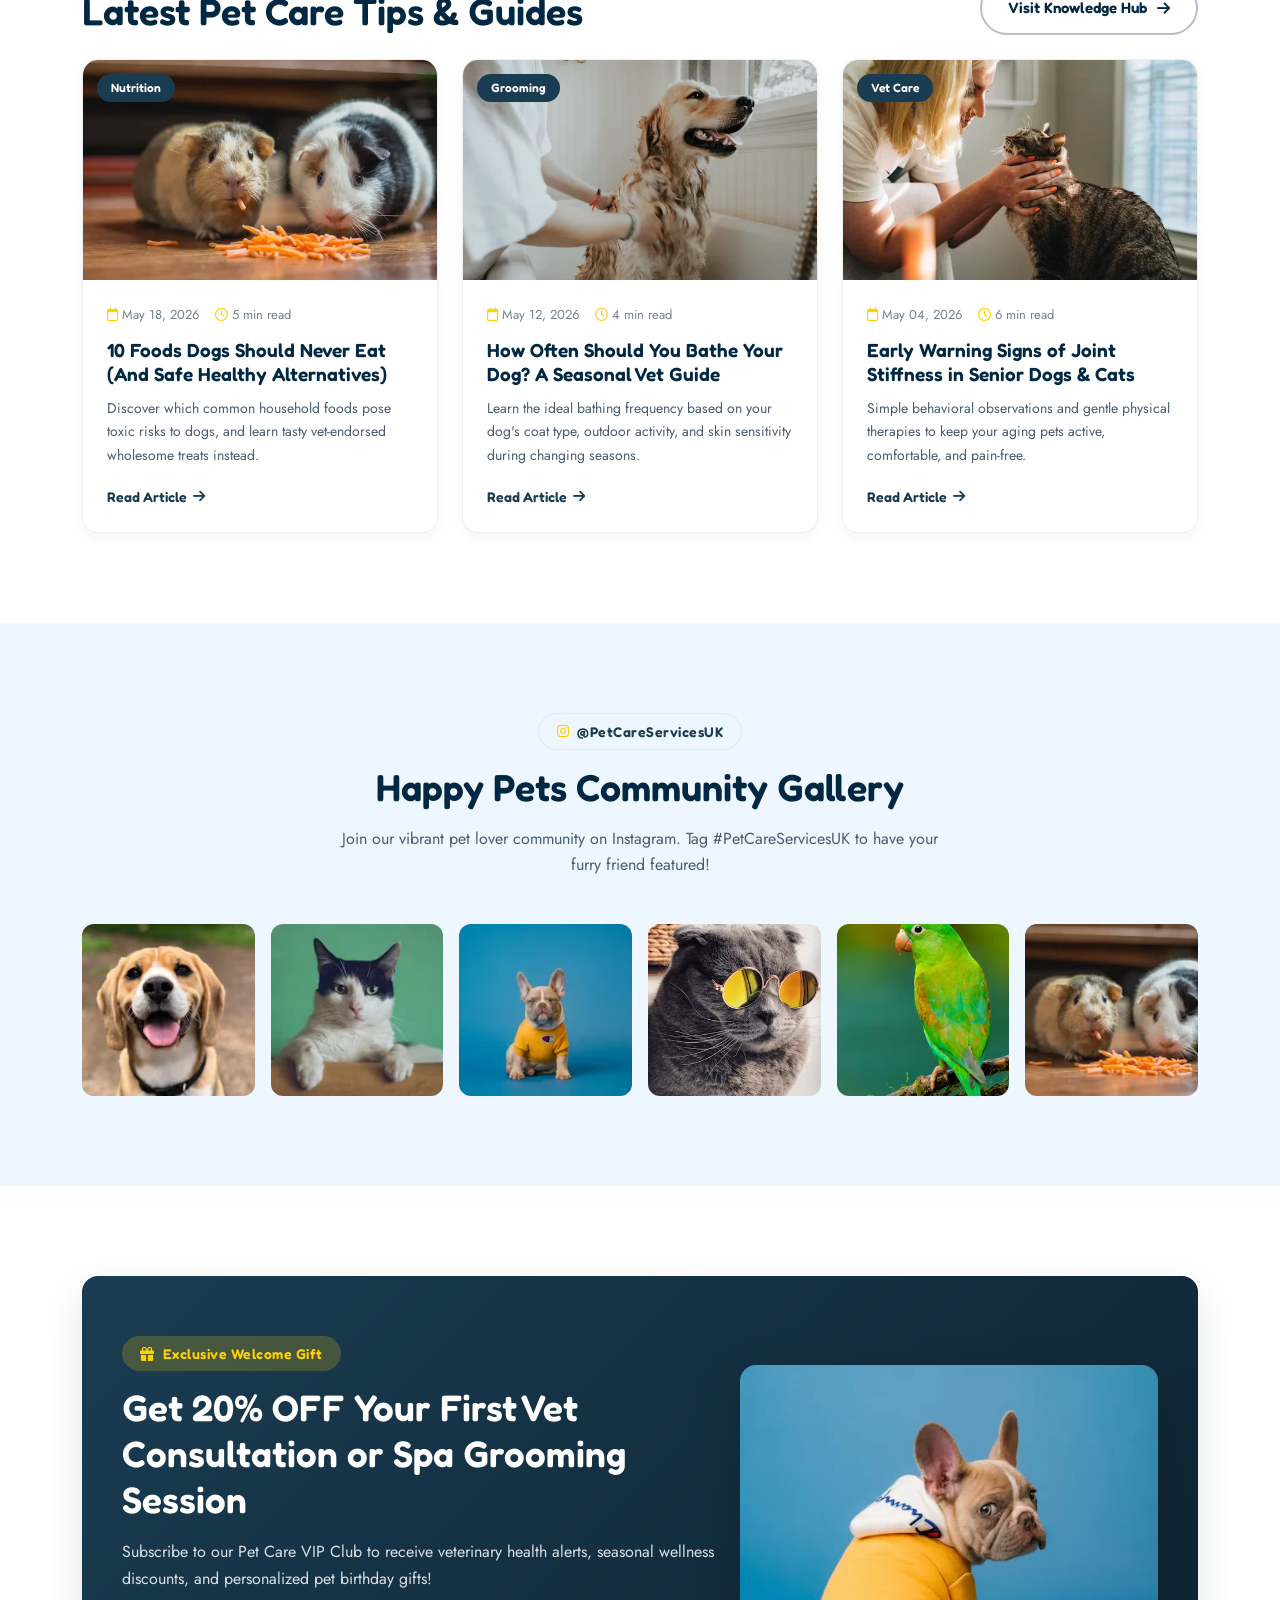
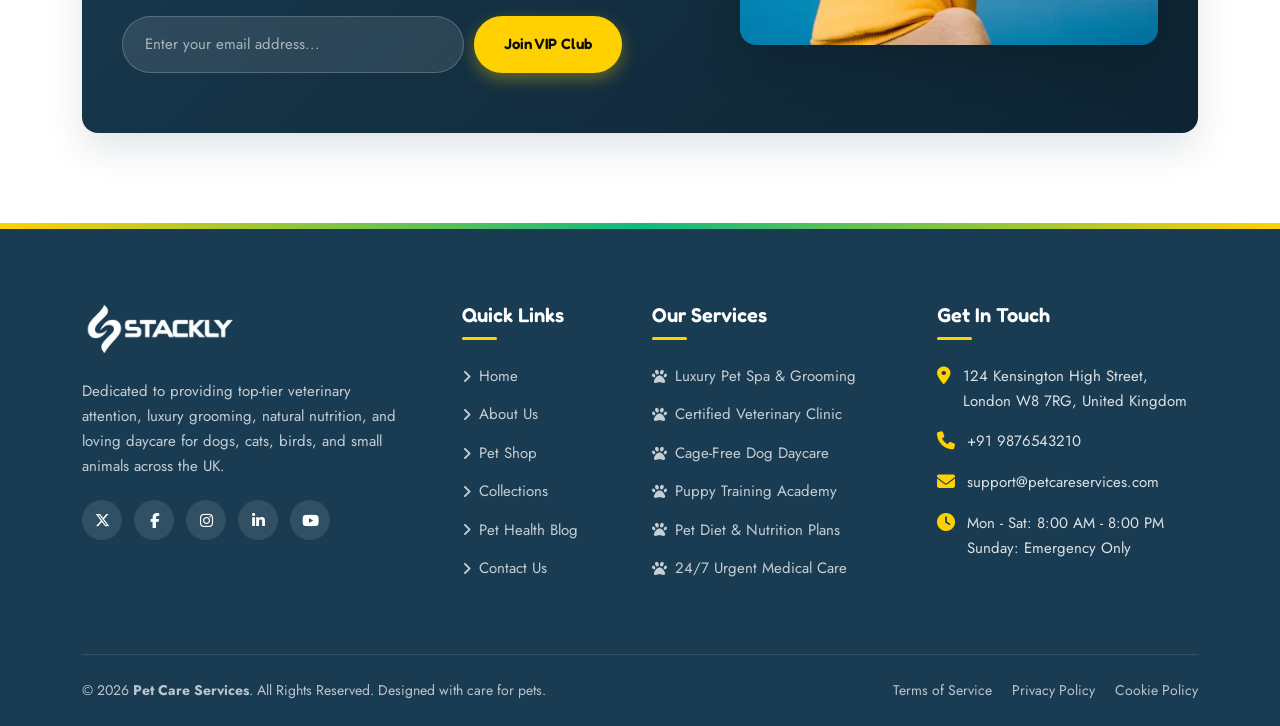
==== commit aea5a50d: "refactor: home page images optimised" ====
--- a/index.html
+++ b/index.html
@@ -483,7 +483,7 @@
                 <div class="product-image-wrap">
                   <span class="product-badge">Best Seller</span>
                   <img
-                    src="https://images.unsplash.com/photo-1589924691995-400dc9ecc119?auto=format&fit=crop&w=400&q=80"
+                    src="./assets/images/home/home-featured-pet-products-1.webp"
                     alt="Organic Dog Kibble"
                   />
                   <div class="product-actions">
@@ -533,7 +533,7 @@
                 <div class="product-image-wrap">
                   <span class="product-badge">Popular</span>
                   <img
-                    src="https://images.unsplash.com/photo-1541599540903-216a46ca1dc0?auto=format&fit=crop&w=400&q=80"
+                    src="./assets/images/home/home-featured-pet-products-2.webp"
                     alt="Luxury Orthopedic Pet Bed"
                   />
                   <div class="product-actions">
@@ -583,7 +583,7 @@
                 <div class="product-image-wrap">
                   <span class="product-badge">New</span>
                   <img
-                    src="https://images.unsplash.com/photo-1601758228041-f3b2795255f1?auto=format&fit=crop&w=400&q=80"
+                    src="./assets/images/home/home-featured-pet-products-3.webp"
                     alt="Botanical Pet Shampoo"
                   />
                   <div class="product-actions">
@@ -633,7 +633,7 @@
                 <div class="product-image-wrap">
                   <span class="product-badge">Sale</span>
                   <img
-                    src="https://images.unsplash.com/photo-1576201836106-db1758fd1c97?auto=format&fit=crop&w=400&q=80"
+                    src="./assets/images/home/home-featured-pet-products-4.webp"
                     alt="Dental Chew Toy"
                   />
                   <div class="product-actions">
@@ -1007,14 +1007,14 @@
                 <div class="transformation-imgs">
                   <div class="transformation-half">
                     <img
-                      src="https://images.unsplash.com/photo-1543466835-00a7907e9de1?auto=format&fit=crop&w=400&q=80"
+                      src="./assets/images/home/home-transformation-imgs-1.webp"
                       alt="Matted Fur Before"
                     />
                     <span class="transformation-tag">Before</span>
                   </div>
                   <div class="transformation-half">
                     <img
-                      src="https://images.unsplash.com/photo-1583511655857-d19b40a7a54e?auto=format&fit=crop&w=400&q=80"
+                      src="./assets/images/home/home-transformation-imgs-2.webp"
                       alt="Groomed Golden Retriever After"
                     />
                     <span class="transformation-tag after">After</span>
@@ -1037,14 +1037,14 @@
                 <div class="transformation-imgs">
                   <div class="transformation-half">
                     <img
-                      src="https://images.unsplash.com/photo-1514888286974-6c03e2ca1dba?auto=format&fit=crop&w=400&q=80"
+                      src="./assets/images/home/home-transformation-imgs-3.webp"
                       alt="Cat Grooming Before"
                     />
                     <span class="transformation-tag">Before</span>
                   </div>
                   <div class="transformation-half">
                     <img
-                      src="https://images.unsplash.com/photo-1533738363-b7f9aef128ce?auto=format&fit=crop&w=400&q=80"
+                      src="./assets/images/home/home-transformation-imgs-4.webp"
                       alt="Persian Cat Grooming After"
                     />
                     <span class="transformation-tag after">After</span>
@@ -1065,14 +1065,14 @@
                 <div class="transformation-imgs">
                   <div class="transformation-half">
                     <img
-                      src="https://images.unsplash.com/photo-1537151625747-768eb6cf92b2?auto=format&fit=crop&w=400&q=80"
+                      src="./assets/images/home/home-transformation-imgs-5.webp"
                       alt="Poodle Before"
                     />
                     <span class="transformation-tag">Before</span>
                   </div>
                   <div class="transformation-half">
                     <img
-                      src="https://images.unsplash.com/photo-1561037404-61cd46aa615b?auto=format&fit=crop&w=400&q=80"
+                      src="./assets/images/home/home-transformation-imgs-6.webp"
                       alt="Poodle Teddy Cut After"
                     />
                     <span class="transformation-tag after">After</span>
@@ -1123,7 +1123,7 @@
                 </p>
                 <div class="testimonial-author-row">
                   <img
-                    src="https://images.unsplash.com/photo-1544005313-94ddf0286df2?auto=format&fit=crop&w=120&q=80"
+                    src="./assets/images/home/home-testimonial-avatar-1.webp"
                     alt="Customer Charlotte"
                     class="testimonial-avatar"
                   />
@@ -1155,7 +1155,7 @@
                 </p>
                 <div class="testimonial-author-row">
                   <img
-                    src="https://images.unsplash.com/photo-1506794778202-cad84cf45f1d?auto=format&fit=crop&w=120&q=80"
+                    src="./assets/images/home/home-testimonial-avatar-2.webp"
                     alt="Customer David"
                     class="testimonial-avatar"
                   />
@@ -1186,7 +1186,7 @@
                 </p>
                 <div class="testimonial-author-row">
                   <img
-                    src="https://images.unsplash.com/photo-1573496359142-b8d87734a5a2?auto=format&fit=crop&w=120&q=80"
+                    src="./assets/images/home/home-testimonial-avatar-3.webp"
                     alt="Customer Emma"
                     class="testimonial-avatar"
                   />
@@ -1289,7 +1289,7 @@
                 <div class="blog-thumb-wrap">
                   <span class="blog-category-badge">Nutrition</span>
                   <img
-                    src="https://images.unsplash.com/photo-1548767797-d8c844163c4c?auto=format&fit=crop&w=600&q=80"
+                    src="./assets/images/home/home-blog-img-1.webp"
                     alt="Dog Food Guide"
                   />
                 </div>
@@ -1323,7 +1323,7 @@
                 <div class="blog-thumb-wrap">
                   <span class="blog-category-badge">Grooming</span>
                   <img
-                    src="https://images.unsplash.com/photo-1516734212186-a967f81ad0d7?auto=format&fit=crop&w=600&q=80"
+                    src="./assets/images/home/home-blog-img-2.webp"
                     alt="Pet Bathing Tips"
                   />
                 </div>
@@ -1358,7 +1358,7 @@
                 <div class="blog-thumb-wrap">
                   <span class="blog-category-badge">Vet Care</span>
                   <img
-                    src="https://images.unsplash.com/photo-1628009368231-7bb7cfcb0def?auto=format&fit=crop&w=600&q=80"
+                    src="./assets/images/home/home-blog-img-3.webp"
                     alt="Senior Pet Health"
                   />
                 </div>
@@ -1410,7 +1410,7 @@
             <div class="col-6 col-md-4 col-lg-2">
               <a href="#" class="insta-grid-item">
                 <img
-                  src="https://images.unsplash.com/photo-1543466835-00a7907e9de1?auto=format&fit=crop&w=300&q=80"
+                  src="./assets/images/home/home-insta-overlay-img-1.webp"
                   alt="Happy Pup"
                 />
                 <div class="insta-overlay">
@@ -1421,7 +1421,7 @@
             <div class="col-6 col-md-4 col-lg-2">
               <a href="#" class="insta-grid-item">
                 <img
-                  src="https://images.unsplash.com/photo-1514888286974-6c03e2ca1dba?auto=format&fit=crop&w=300&q=80"
+                  src="./assets/images/home/home-insta-overlay-img-2.webp"
                   alt="Cute Kitten"
                 />
                 <div class="insta-overlay">
@@ -1432,7 +1432,7 @@
             <div class="col-6 col-md-4 col-lg-2">
               <a href="#" class="insta-grid-item">
                 <img
-                  src="https://images.unsplash.com/photo-1583511655857-d19b40a7a54e?auto=format&fit=crop&w=300&q=80"
+                  src="./assets/images/home/home-insta-overlay-img-3.webp"
                   alt="Spa Day Golden"
                 />
                 <div class="insta-overlay">
@@ -1443,7 +1443,7 @@
             <div class="col-6 col-md-4 col-lg-2">
               <a href="#" class="insta-grid-item">
                 <img
-                  src="https://images.unsplash.com/photo-1533738363-b7f9aef128ce?auto=format&fit=crop&w=300&q=80"
+                  src="./assets/images/home/home-insta-overlay-img-4.webp"
                   alt="Fluffy Cat"
                 />
                 <div class="insta-overlay">
@@ -1454,7 +1454,7 @@
             <div class="col-6 col-md-4 col-lg-2">
               <a href="#" class="insta-grid-item">
                 <img
-                  src="https://images.unsplash.com/photo-1552728089-57bdde30beb3?auto=format&fit=crop&w=300&q=80"
+                  src="./assets/images/home/home-insta-overlay-img-5.webp"
                   alt="Colorful Parrot"
                 />
                 <div class="insta-overlay">
@@ -1465,7 +1465,7 @@
             <div class="col-6 col-md-4 col-lg-2">
               <a href="#" class="insta-grid-item">
                 <img
-                  src="https://images.unsplash.com/photo-1548767797-d8c844163c4c?auto=format&fit=crop&w=300&q=80"
+                  src="./assets/images/home/home-insta-overlay-img-6.webp"
                   alt="Bunny Care"
                 />
                 <div class="insta-overlay">
@@ -1523,7 +1523,7 @@
               </div>
               <div class="col-lg-5 text-center d-none d-lg-block">
                 <img
-                  src="https://images.unsplash.com/photo-1583337130417-3346a1be7dee?auto=format&fit=crop&w=500&q=80"
+                  src="./assets/images/home/home-promo-newsletter-img.webp"
                   alt="Cute Dog Offer"
                   class="rounded-4 shadow-lg"
                   style="max-height: 280px; width: 100%; object-fit: cover"
--- a/assets/css/styles.css
+++ b/assets/css/styles.css
@@ -1,18 +1,18 @@
-@import url('https://fonts.googleapis.com/css2?family=Fredoka:wght@300;400;500;600;700&family=Jost:ital,wght@0,300;0,400;0,500;0,600;0,700;0,800;1,400&display=swap');
+@import url("https://fonts.googleapis.com/css2?family=Fredoka:wght@300;400;500;600;700&family=Jost:ital,wght@0,300;0,400;0,500;0,600;0,700;0,800;1,400&display=swap");
 
 :root {
   --text-primary: #002842;
-  --text-secondary: #485C71;
-  --border-primary: #B7BEC8;
-  --border-secondary: #B7BEC83D;
-  --bg-primary: #1A3C52;
-  --bg-secondary: #EEF6FF;
-  --bg-tertiary: #E2EECD;
-  --icon-primary: #A0AAB6;
+  --text-secondary: #485c71;
+  --border-primary: #b7bec8;
+  --border-secondary: #b7bec83d;
+  --bg-primary: #1a3c52;
+  --bg-secondary: #eef6ff;
+  --bg-tertiary: #e2eecd;
+  --icon-primary: #a0aab6;
   --icon-secondary: #738293;
-  --primary-color: #FFD100;
-  --black-color: #0C0C0C;
-  --white-color: #FFFFFF;
+  --primary-color: #ffd100;
+  --black-color: #0c0c0c;
+  --white-color: #ffffff;
   --transition: all 0.3s ease;
   --primary-radius: 12px;
   --card-radius: 16px;
@@ -47,8 +47,18 @@
   overflow-x: hidden;
 }
 
-h1, h2, h3, h4, h5, h6,
-.h1, .h2, .h3, .h4, .h5, .h6 {
+h1,
+h2,
+h3,
+h4,
+h5,
+h6,
+.h1,
+.h2,
+.h3,
+.h4,
+.h5,
+.h6 {
   font-family: var(--title-font);
   color: var(--text-primary);
   font-weight: 600;
@@ -71,13 +81,17 @@
   display: block;
 }
 
-ul, ol {
+ul,
+ol {
   list-style: none;
   margin: 0;
   padding: 0;
 }
 
-button, input, select, textarea {
+button,
+input,
+select,
+textarea {
   font-family: inherit;
   outline: none;
 }
@@ -170,7 +184,7 @@
 .theme-btn:hover {
   background-color: var(--bg-primary);
   color: var(--white-color);
-  border-color: var(--bg-primary);
+  border-color: var(--bg-secondary);
   transform: translateY(-3px);
   box-shadow: 0 10px 22px rgba(26, 60, 82, 0.25);
 }
@@ -330,13 +344,16 @@
   height: 48px;
   width: auto;
   object-fit: contain;
-  filter: brightness(0) saturate(100%) invert(84%) sepia(58%) saturate(1915%) hue-rotate(359deg) brightness(103%) contrast(106%);
+  filter: brightness(0) saturate(100%) invert(84%) sepia(58%) saturate(1915%)
+    hue-rotate(359deg) brightness(103%) contrast(106%);
   transition: var(--transition);
 }
 
 .site-header .site-logo:hover img {
   transform: scale(1.05);
-  filter: brightness(0) saturate(100%) invert(84%) sepia(58%) saturate(1915%) hue-rotate(359deg) brightness(110%) contrast(110%) drop-shadow(0 4px 12px rgba(255, 209, 0, 0.45));
+  filter: brightness(0) saturate(100%) invert(84%) sepia(58%) saturate(1915%)
+    hue-rotate(359deg) brightness(110%) contrast(110%)
+    drop-shadow(0 4px 12px rgba(255, 209, 0, 0.45));
 }
 
 .desktop-nav-menu {
@@ -363,7 +380,7 @@
 }
 
 .desktop-nav-menu > li > a::after {
-  content: '';
+  content: "";
   position: absolute;
   bottom: 0;
   left: 0;
@@ -708,63 +725,127 @@
 .page-banner-section {
   position: relative;
   background-color: var(--bg-primary);
-  padding: 160px 0 90px;
+  background-size: cover;
+  background-position: center center;
+  background-repeat: no-repeat;
+  min-height: 460px;
+  display: flex;
+  align-items: center;
+  justify-content: center;
+  padding: 175px 0 85px;
   overflow: hidden;
   color: var(--white-color);
 }
 
 .page-banner-section::before {
-  content: '';
+  content: "";
   position: absolute;
   top: 0;
   left: 0;
   width: 100%;
   height: 100%;
-  background: radial-gradient(circle at 80% 20%, rgba(255, 209, 0, 0.15) 0%, rgba(26, 60, 82, 0.95) 70%);
+  background: linear-gradient(
+    135deg,
+    rgba(10, 31, 46, 0.88) 0%,
+    rgba(26, 60, 82, 0.8) 50%,
+    rgba(12, 34, 50, 0.88) 100%
+  );
+  z-index: 1;
   pointer-events: none;
+}
+
+.page-banner-section::after {
+  content: "";
+  position: absolute;
+  top: 0;
+  left: 0;
+  width: 100%;
+  height: 100%;
+  background: radial-gradient(
+    circle at 80% 25%,
+    rgba(255, 209, 0, 0.14) 0%,
+    transparent 65%
+  );
+  z-index: 1;
+  pointer-events: none;
+}
+
+/* Page-specific banner background images */
+.page-banner-section.banner-about {
+  background-image: url("https://images.unsplash.com/photo-1548767797-d8c844163c4c?auto=format&fit=crop&w=1920&q=80");
+}
+
+.page-banner-section.banner-shop {
+  background-image: url("https://images.unsplash.com/photo-1589924691995-400dc9ecc119?auto=format&fit=crop&w=1920&q=80");
+}
+
+.page-banner-section.banner-collections {
+  background-image: url("https://images.unsplash.com/photo-1516734212186-a967f81ad0d7?auto=format&fit=crop&w=1920&q=80");
+}
+
+.page-banner-section.banner-blog {
+  background-image: url("https://images.unsplash.com/photo-1587300003388-59208cc962cb?auto=format&fit=crop&w=1920&q=80");
+}
+
+.page-banner-section.banner-contact {
+  background-image: url("https://images.unsplash.com/photo-1576201836106-db1758fd1c97?auto=format&fit=crop&w=1920&q=80");
+}
+
+.page-banner-section .container {
+  position: relative;
+  z-index: 2;
+  width: 100%;
 }
 
 .page-banner-content {
   position: relative;
   z-index: 2;
   text-align: center;
-  max-width: 780px;
+  max-width: 800px;
   margin: 0 auto;
+  display: flex;
+  flex-direction: column;
+  align-items: center;
+  justify-content: center;
 }
 
 .page-banner-title {
   color: var(--white-color);
-  font-size: 3rem;
+  font-size: 2.85rem;
+  font-weight: 700;
+  line-height: 1.25;
   margin-bottom: 16px;
-}
-
-@media (max-width: 767px) {
-  .page-banner-title {
-    font-size: 2.2rem;
-  }
+  text-shadow: 0 2px 10px rgba(0, 0, 0, 0.35);
 }
 
 .page-banner-desc {
-  color: rgba(255, 255, 255, 0.85);
-  font-size: 17px;
+  color: rgba(255, 255, 255, 0.92);
+  font-size: 16.5px;
+  line-height: 1.65;
   margin-bottom: 24px;
+  max-width: 720px;
+  text-shadow: 0 1px 4px rgba(0, 0, 0, 0.25);
 }
 
 .page-breadcrumbs {
   display: inline-flex;
   align-items: center;
   gap: 10px;
-  background-color: rgba(255, 255, 255, 0.1);
-  backdrop-filter: blur(5px);
+  background-color: rgba(255, 255, 255, 0.12);
+  backdrop-filter: blur(8px);
+  -webkit-backdrop-filter: blur(8px);
   padding: 8px 24px;
   border-radius: 50px;
-  border: 1px solid rgba(255, 255, 255, 0.15);
+  border: 1px solid rgba(255, 255, 255, 0.2);
   font-size: 14px;
+  box-shadow: 0 4px 15px rgba(0, 0, 0, 0.15);
 }
 
 .page-breadcrumbs a {
   color: var(--primary-color);
-  font-weight: 500;
+  font-weight: 600;
+  text-decoration: none;
+  transition: var(--transition);
 }
 
 .page-breadcrumbs a:hover {
@@ -772,12 +853,40 @@
 }
 
 .page-breadcrumbs span.separator {
-  color: rgba(255, 255, 255, 0.5);
+  color: rgba(255, 255, 255, 0.55);
 }
 
 .page-breadcrumbs span.current {
   color: var(--white-color);
   font-weight: 600;
+}
+
+@media (max-width: 991px) {
+  .page-banner-section {
+    min-height: 400px;
+    padding: 155px 0 75px;
+  }
+  .page-banner-title {
+    font-size: 2.35rem;
+  }
+}
+
+@media (max-width: 767px) {
+  .page-banner-section {
+    min-height: 360px;
+    padding: 140px 0 65px;
+  }
+  .page-banner-title {
+    font-size: 1.95rem;
+  }
+  .page-banner-desc {
+    font-size: 15px;
+    margin-bottom: 20px;
+  }
+  .page-breadcrumbs {
+    padding: 6px 18px;
+    font-size: 13px;
+  }
 }
 
 /* ==========================================================================
@@ -793,7 +902,7 @@
 }
 
 .hero-home-section::before {
-  content: '';
+  content: "";
   position: absolute;
   top: -100px;
   right: -100px;
@@ -843,7 +952,7 @@
 }
 
 .hero-main-title span::after {
-  content: '';
+  content: "";
   position: absolute;
   bottom: 8px;
   left: 0;
@@ -952,7 +1061,8 @@
 }
 
 @keyframes floatAnim {
-  0%, 100% {
+  0%,
+  100% {
     transform: translateY(0);
   }
   50% {
@@ -1062,7 +1172,7 @@
 }
 
 .service-card::before {
-  content: '';
+  content: "";
   position: absolute;
   top: 0;
   left: 0;
@@ -1790,13 +1900,18 @@
 }
 
 .site-footer::before {
-  content: '';
+  content: "";
   position: absolute;
   top: 0;
   left: 0;
   width: 100%;
   height: 6px;
-  background: linear-gradient(90deg, var(--primary-color) 0%, #10b981 50%, var(--primary-color) 100%);
+  background: linear-gradient(
+    90deg,
+    var(--primary-color) 0%,
+    #10b981 50%,
+    var(--primary-color) 100%
+  );
 }
 
 .footer-widget-title {
@@ -1808,7 +1923,7 @@
 }
 
 .footer-widget-title::after {
-  content: '';
+  content: "";
   position: absolute;
   bottom: 0;
   left: 0;
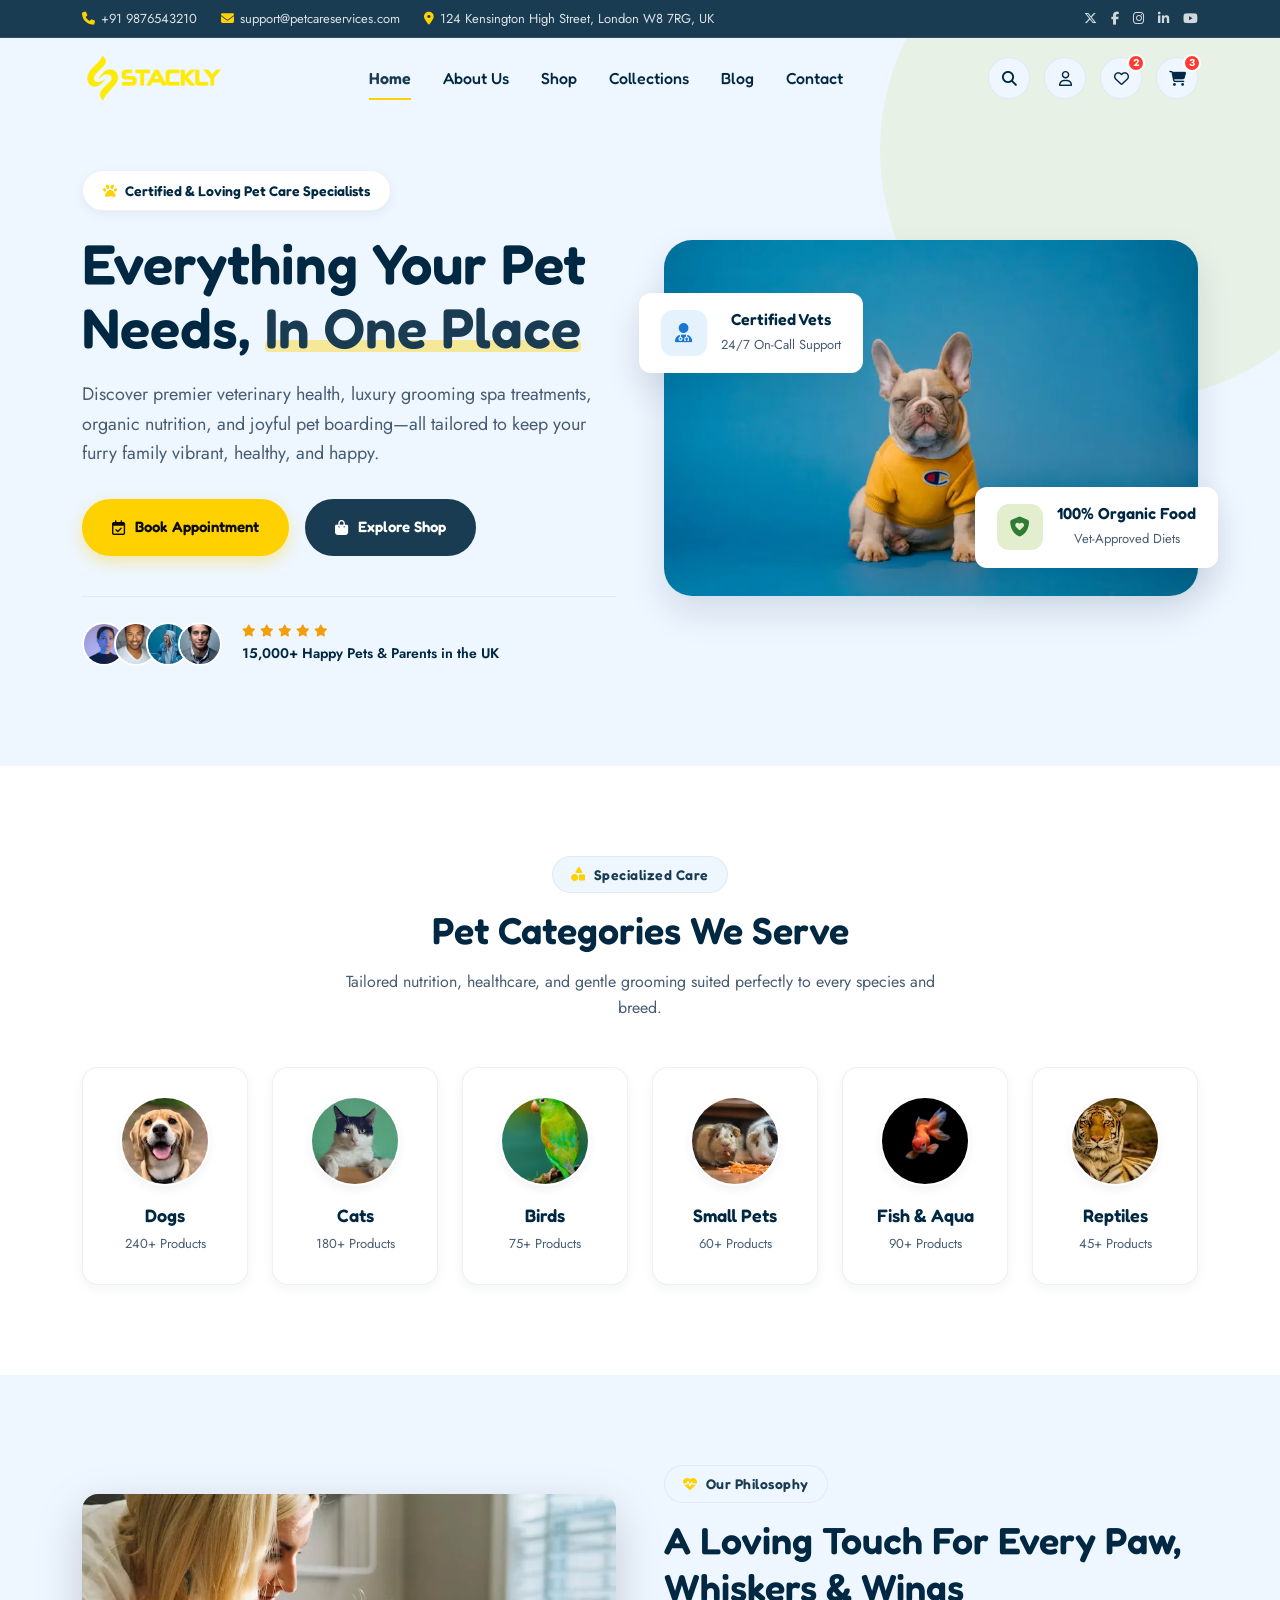
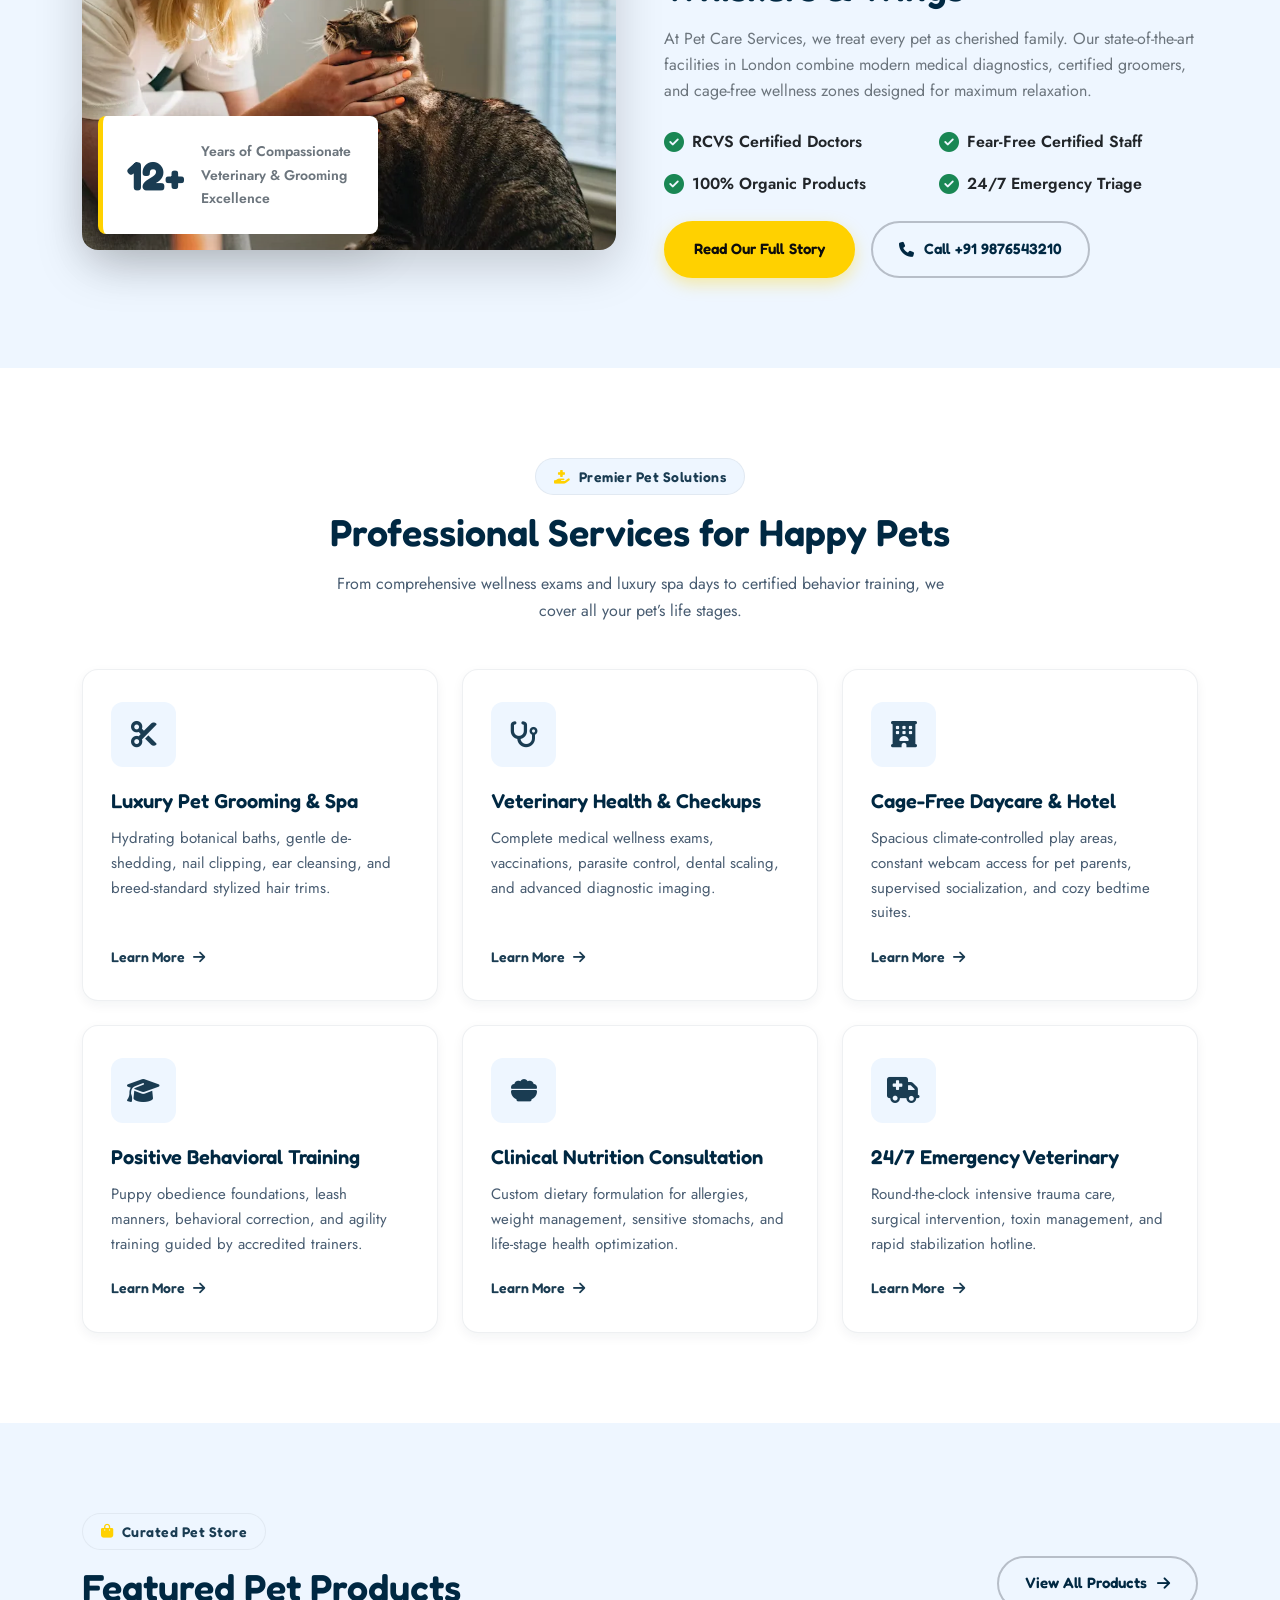
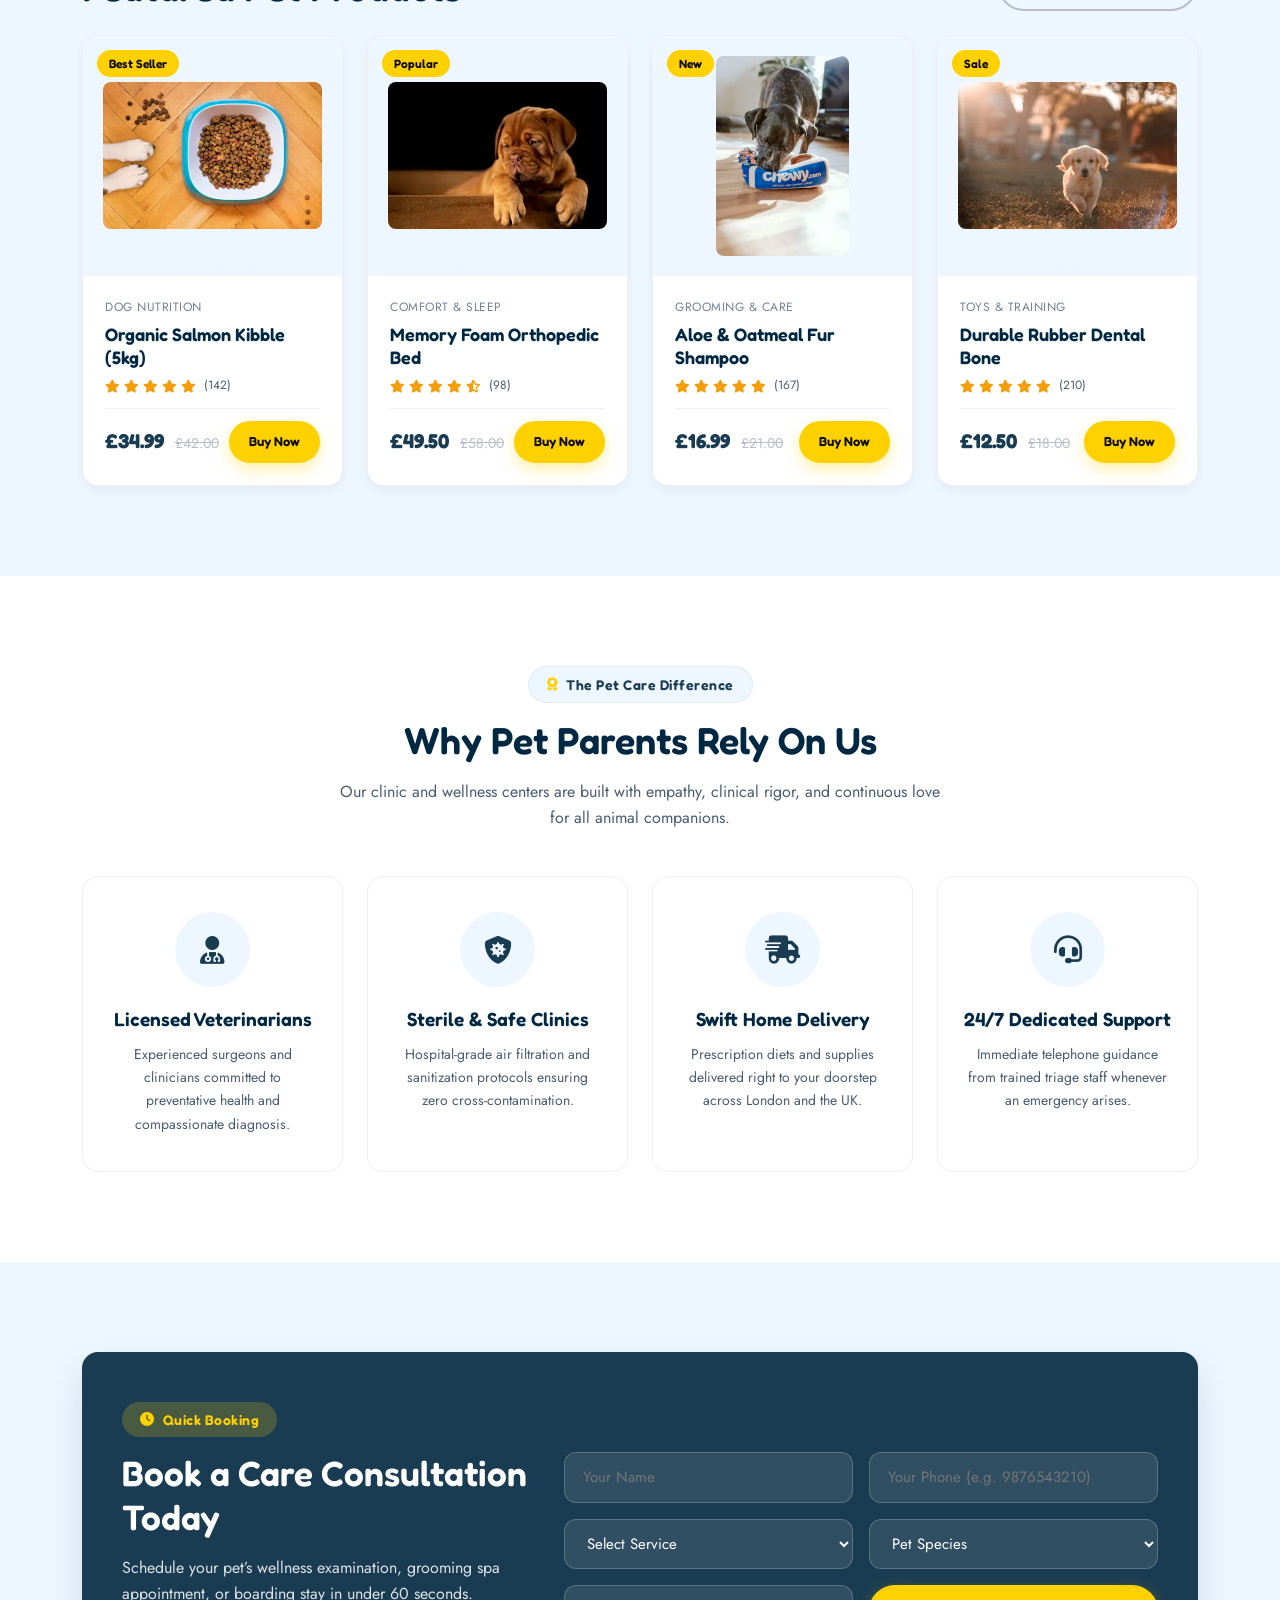
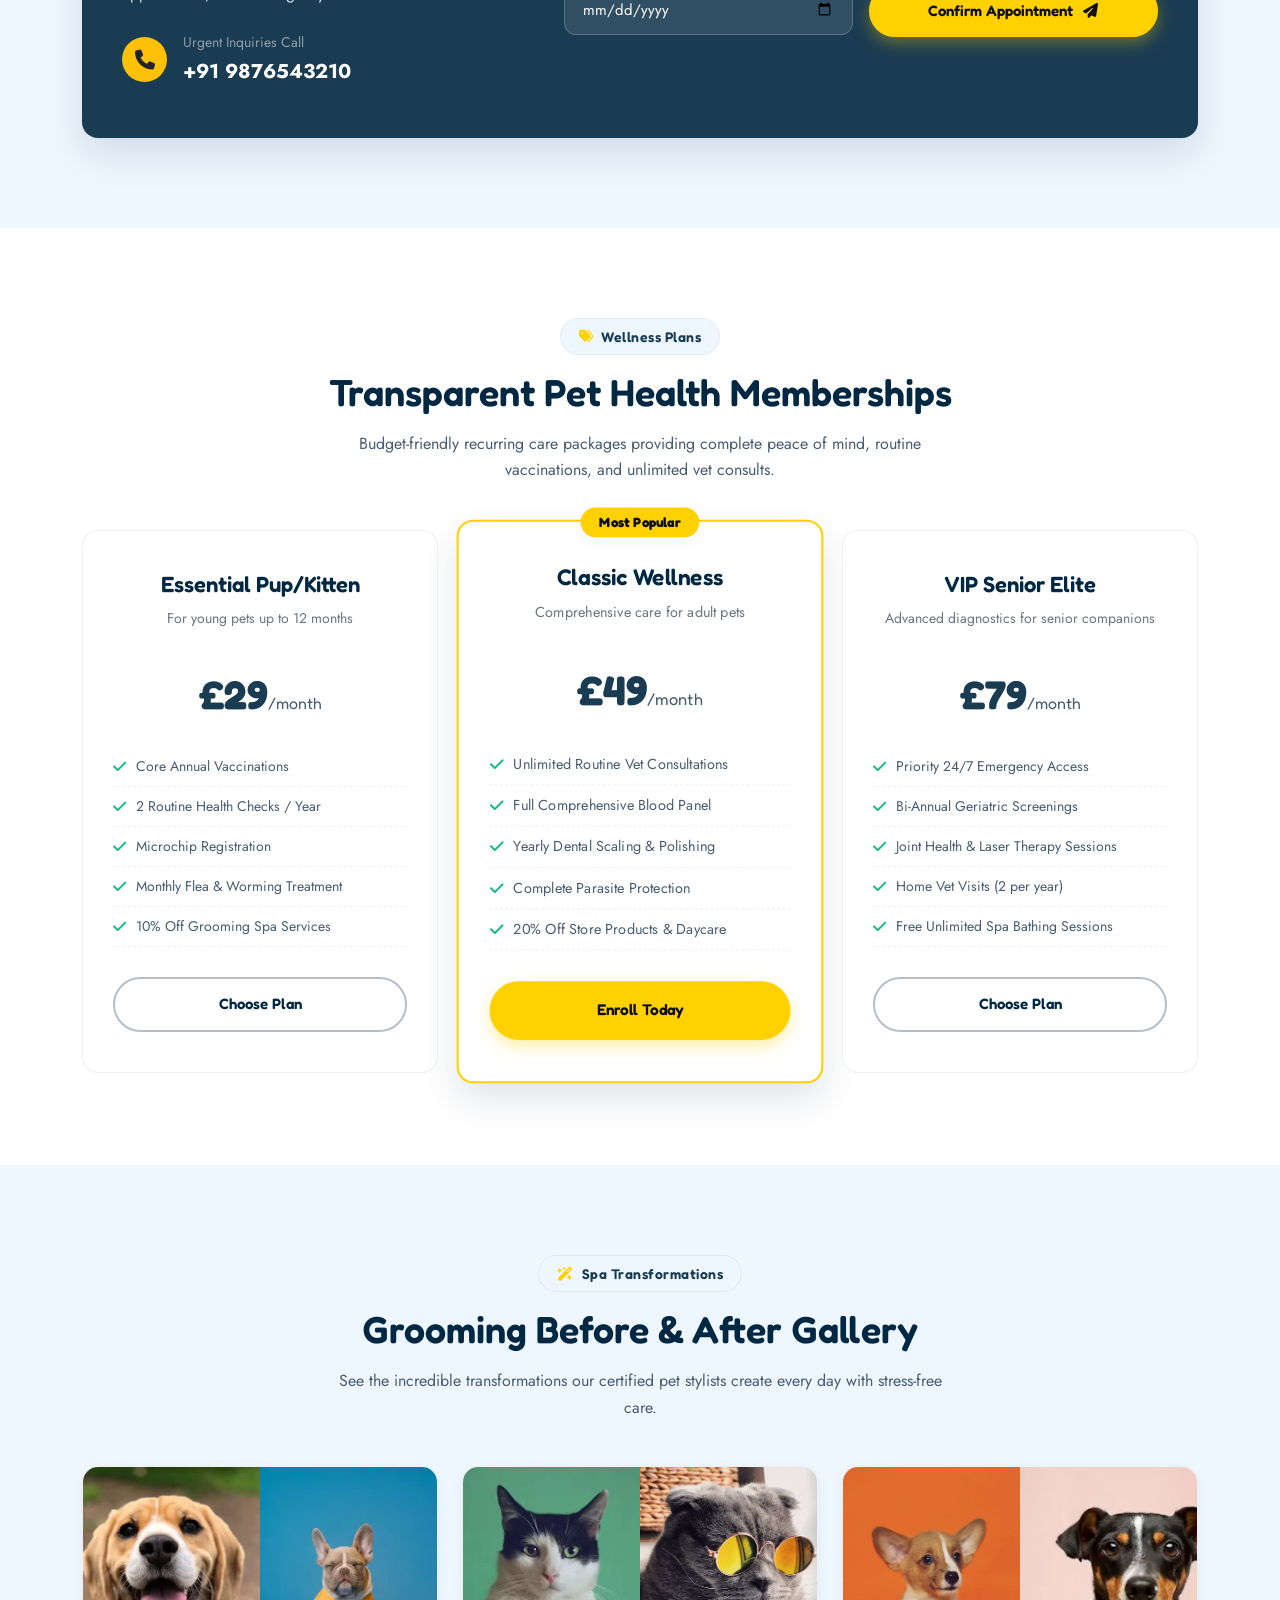
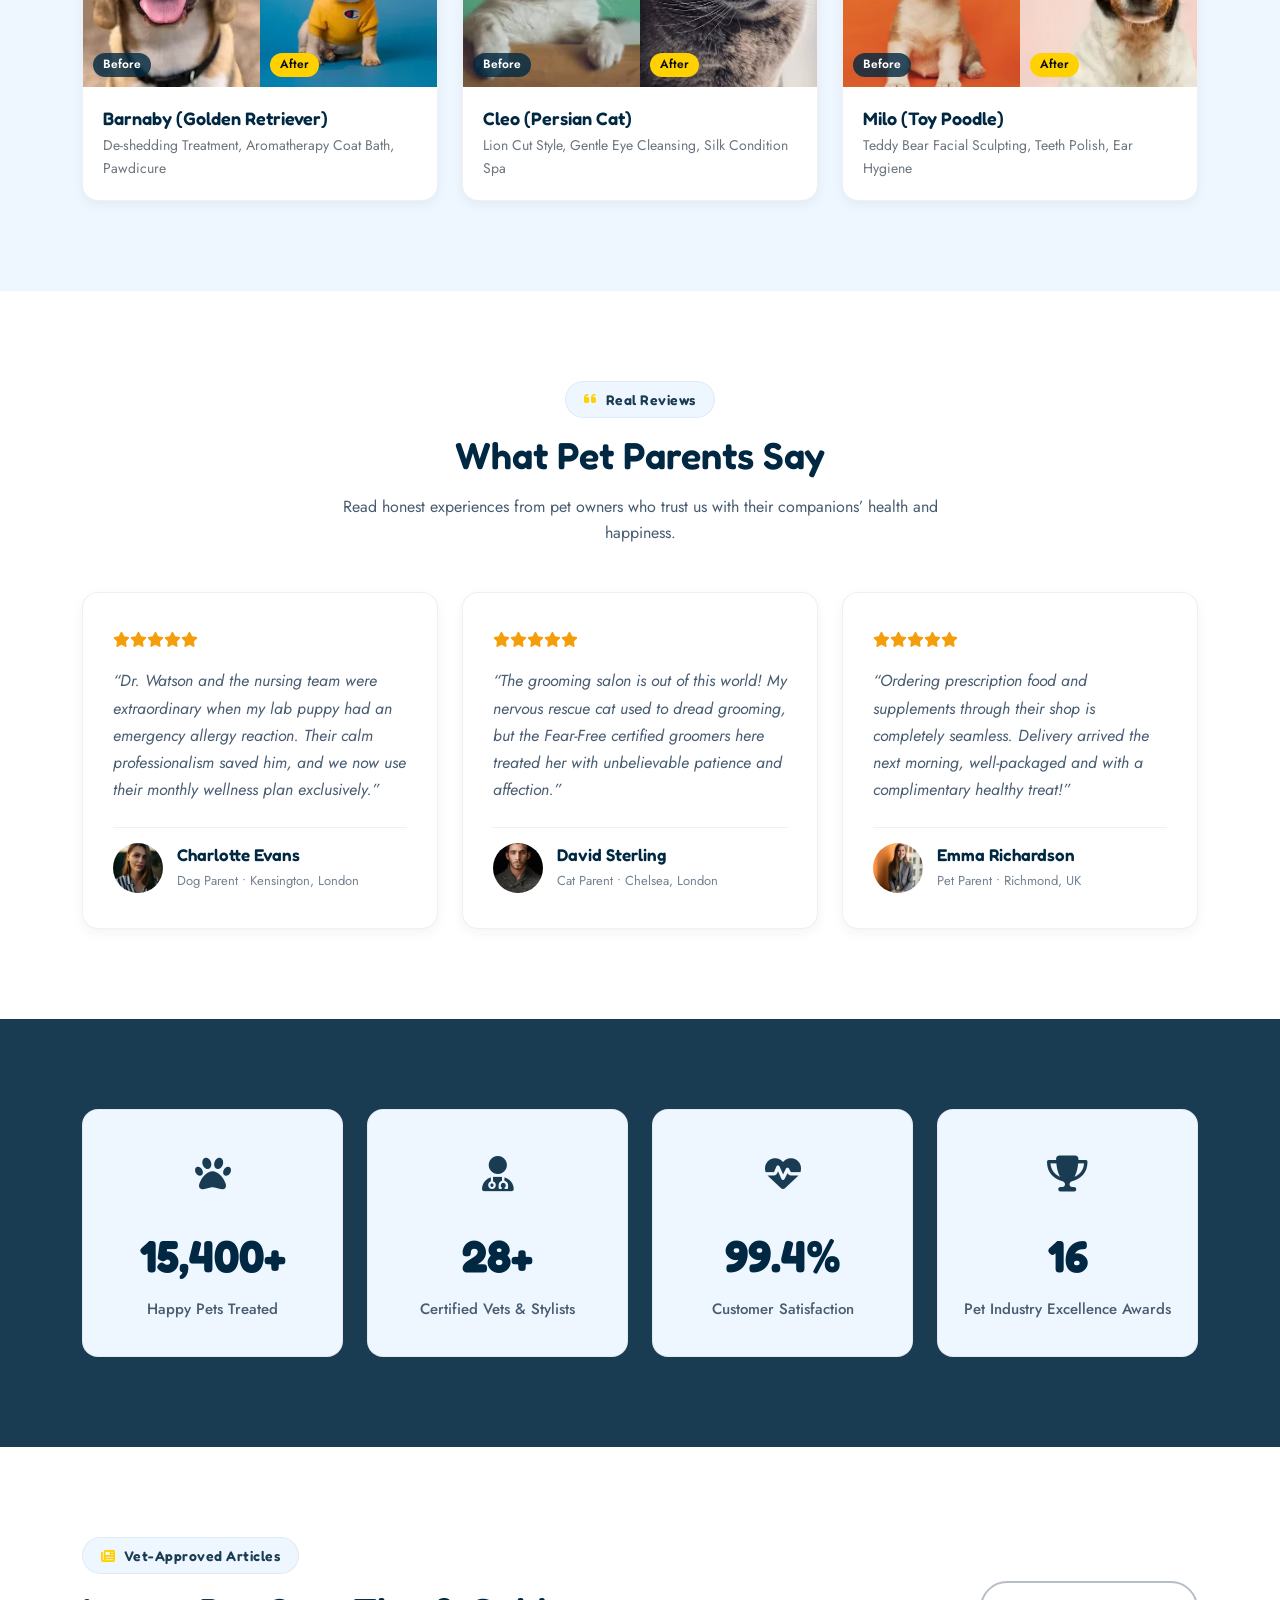
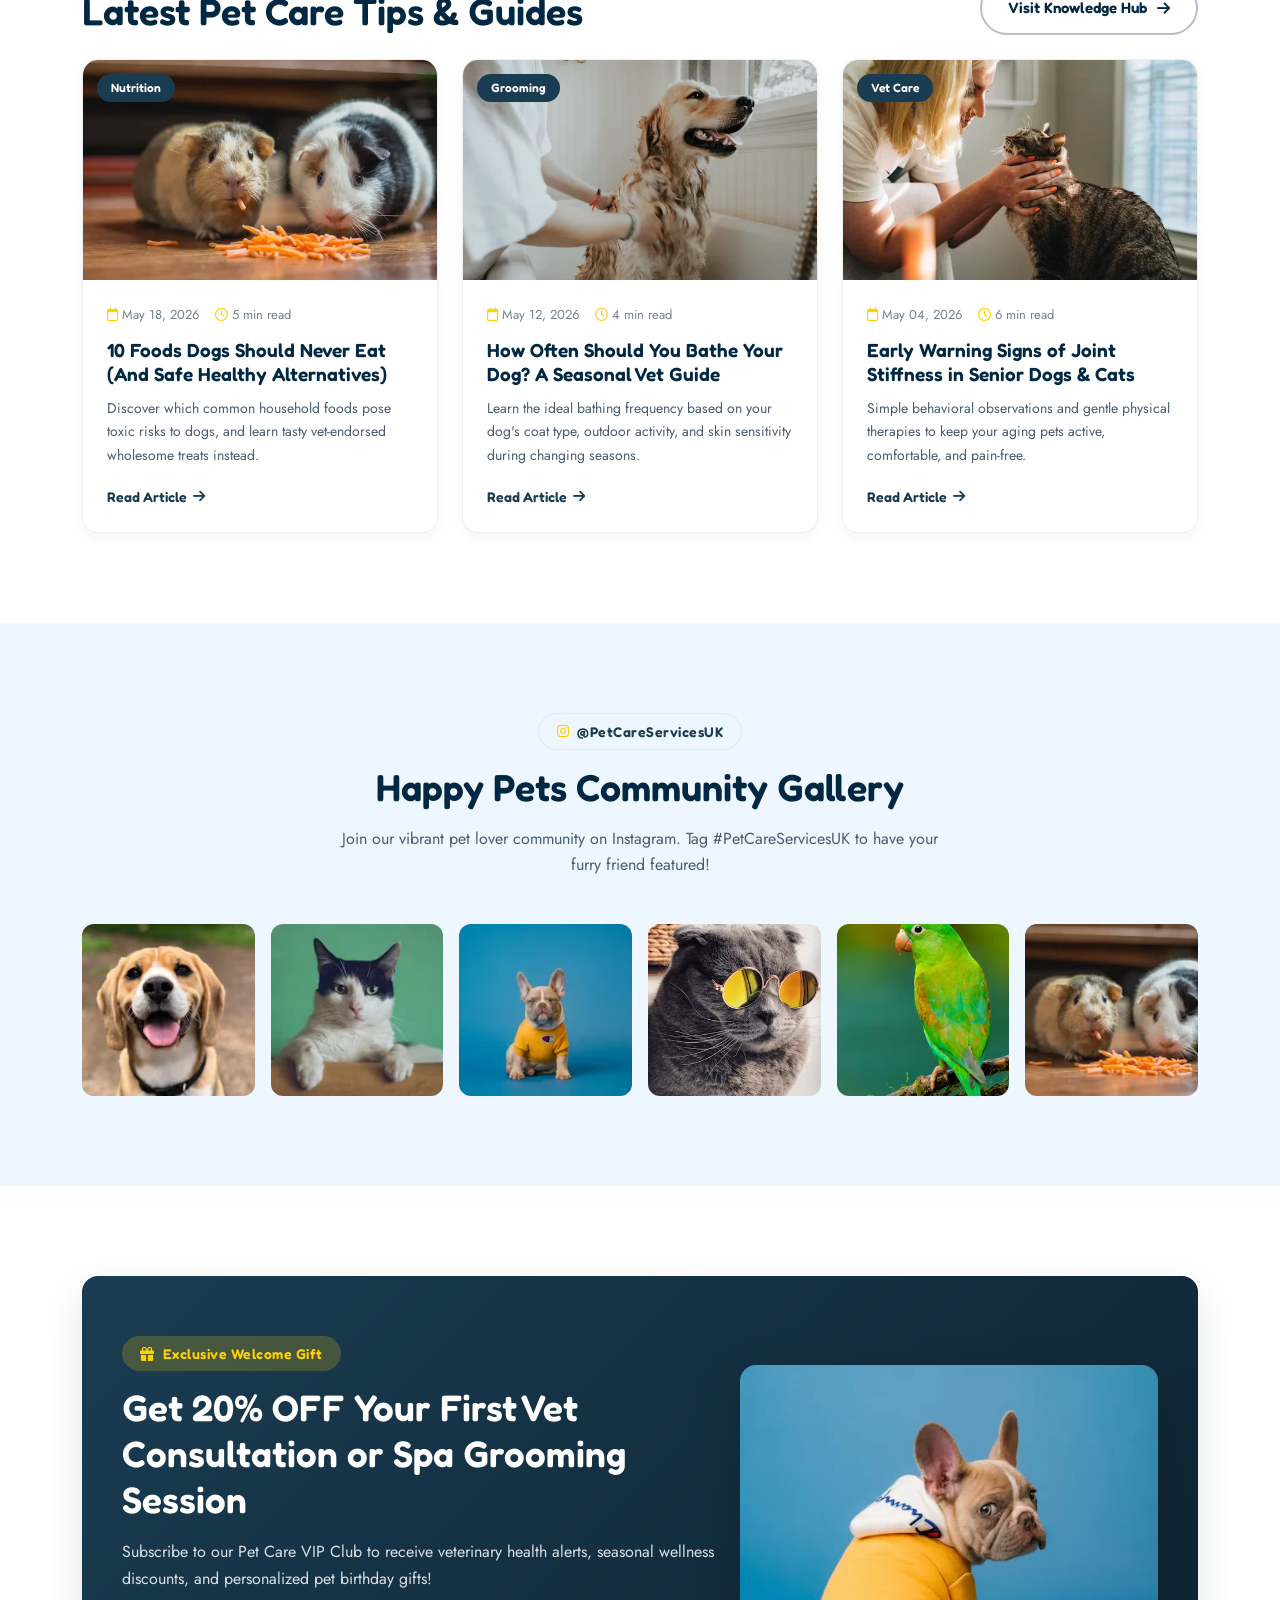
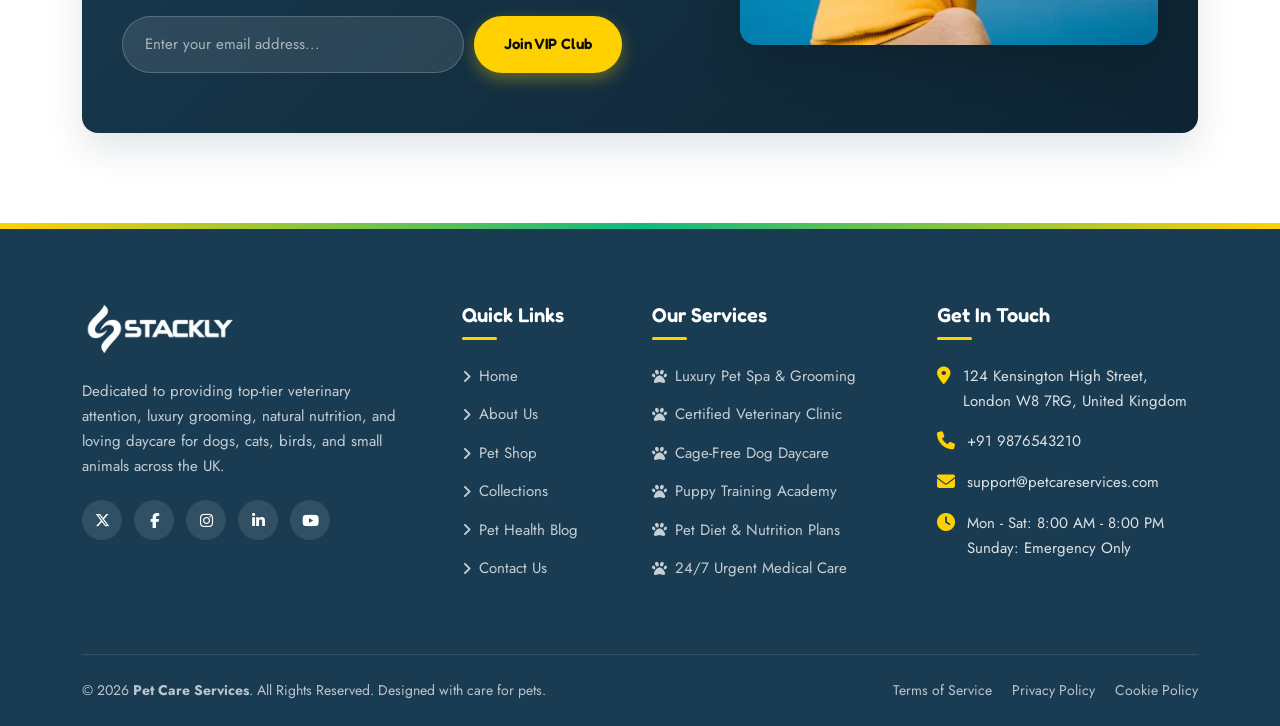
==== commit 8de705f3: "refactor: form corrections" ====
--- a/index.html
+++ b/index.html
@@ -791,21 +791,26 @@
               </div>
 
               <div class="col-lg-7">
-                <form class="pet-care-form">
+                <form class="pet-care-form" id="quickAppointmentForm">
                   <div class="row g-3">
                     <div class="col-md-6">
                       <input
                         type="text"
+                        id="booking_name"
                         class="booking-form-control"
                         placeholder="Your Name"
+                        maxlength="16"
                         required
                       />
                     </div>
                     <div class="col-md-6">
                       <input
                         type="tel"
+                        id="booking_phone"
                         class="booking-form-control"
-                        placeholder="Your Phone (+91 9876543210)"
+                        placeholder="Your Phone (e.g. 9876543210)"
+                        minlength="10"
+                        maxlength="10"
                         required
                       />
                     </div>
@@ -839,6 +844,7 @@
                     <div class="col-md-6">
                       <input
                         type="date"
+                        id="booking_date"
                         class="booking-form-control"
                         required
                       />
--- a/assets/css/styles.css
+++ b/assets/css/styles.css
@@ -515,6 +515,83 @@
 }
 
 /* ==========================================================================
+   Header Styling on Dark Page Banners (Subpages Initial Non-Sticky State)
+   ========================================================================== */
+.inner-page .site-header:not(.sticky) .desktop-nav-menu > li > a,
+body:has(.page-banner-section)
+  .site-header:not(.sticky)
+  .desktop-nav-menu
+  > li
+  > a,
+.has-page-banner .site-header:not(.sticky) .desktop-nav-menu > li > a,
+.site-header.header-on-banner:not(.sticky) .desktop-nav-menu > li > a {
+  color: rgba(255, 255, 255, 0.95);
+  text-shadow: 0 1px 3px rgba(0, 0, 0, 0.3);
+}
+
+.inner-page .site-header:not(.sticky) .desktop-nav-menu > li > a:hover,
+.inner-page .site-header:not(.sticky) .desktop-nav-menu > li > a.active,
+body:has(.page-banner-section)
+  .site-header:not(.sticky)
+  .desktop-nav-menu
+  > li
+  > a:hover,
+body:has(.page-banner-section)
+  .site-header:not(.sticky)
+  .desktop-nav-menu
+  > li
+  > a.active,
+.has-page-banner .site-header:not(.sticky) .desktop-nav-menu > li > a:hover,
+.has-page-banner .site-header:not(.sticky) .desktop-nav-menu > li > a.active,
+.site-header.header-on-banner:not(.sticky) .desktop-nav-menu > li > a:hover,
+.site-header.header-on-banner:not(.sticky) .desktop-nav-menu > li > a.active {
+  color: var(--primary-color);
+  font-weight: 600;
+}
+
+.inner-page .site-header:not(.sticky) .desktop-nav-menu > li > a::after,
+body:has(.page-banner-section)
+  .site-header:not(.sticky)
+  .desktop-nav-menu
+  > li
+  > a::after,
+.has-page-banner .site-header:not(.sticky) .desktop-nav-menu > li > a::after,
+.site-header.header-on-banner:not(.sticky) .desktop-nav-menu > li > a::after {
+  background-color: var(--primary-color);
+}
+
+.inner-page .site-header:not(.sticky) .header-action-btn,
+body:has(.page-banner-section) .site-header:not(.sticky) .header-action-btn,
+.has-page-banner .site-header:not(.sticky) .header-action-btn,
+.site-header.header-on-banner:not(.sticky) .header-action-btn {
+  background-color: rgba(255, 255, 255, 0.15);
+  color: var(--white-color);
+  border-color: rgba(255, 255, 255, 0.25);
+  backdrop-filter: blur(8px);
+  -webkit-backdrop-filter: blur(8px);
+}
+
+.inner-page .site-header:not(.sticky) .header-action-btn:hover,
+body:has(.page-banner-section)
+  .site-header:not(.sticky)
+  .header-action-btn:hover,
+.has-page-banner .site-header:not(.sticky) .header-action-btn:hover,
+.site-header.header-on-banner:not(.sticky) .header-action-btn:hover {
+  background-color: var(--primary-color);
+  color: var(--black-color);
+  border-color: var(--primary-color);
+}
+
+.inner-page .site-header:not(.sticky) .mobile-menu-toggle-btn,
+body:has(.page-banner-section)
+  .site-header:not(.sticky)
+  .mobile-menu-toggle-btn,
+.has-page-banner .site-header:not(.sticky) .mobile-menu-toggle-btn,
+.site-header.header-on-banner:not(.sticky) .mobile-menu-toggle-btn {
+  color: var(--white-color);
+}
+
+/* ==========================================================================
    Full Screen Mobile Menu
    ========================================================================== */
 .mobile-nav-overlay {
@@ -1751,6 +1828,7 @@
   font-weight: 600;
   padding: 4px 14px;
   border-radius: 20px;
+  z-index: 1;
 }
 
 .blog-content {
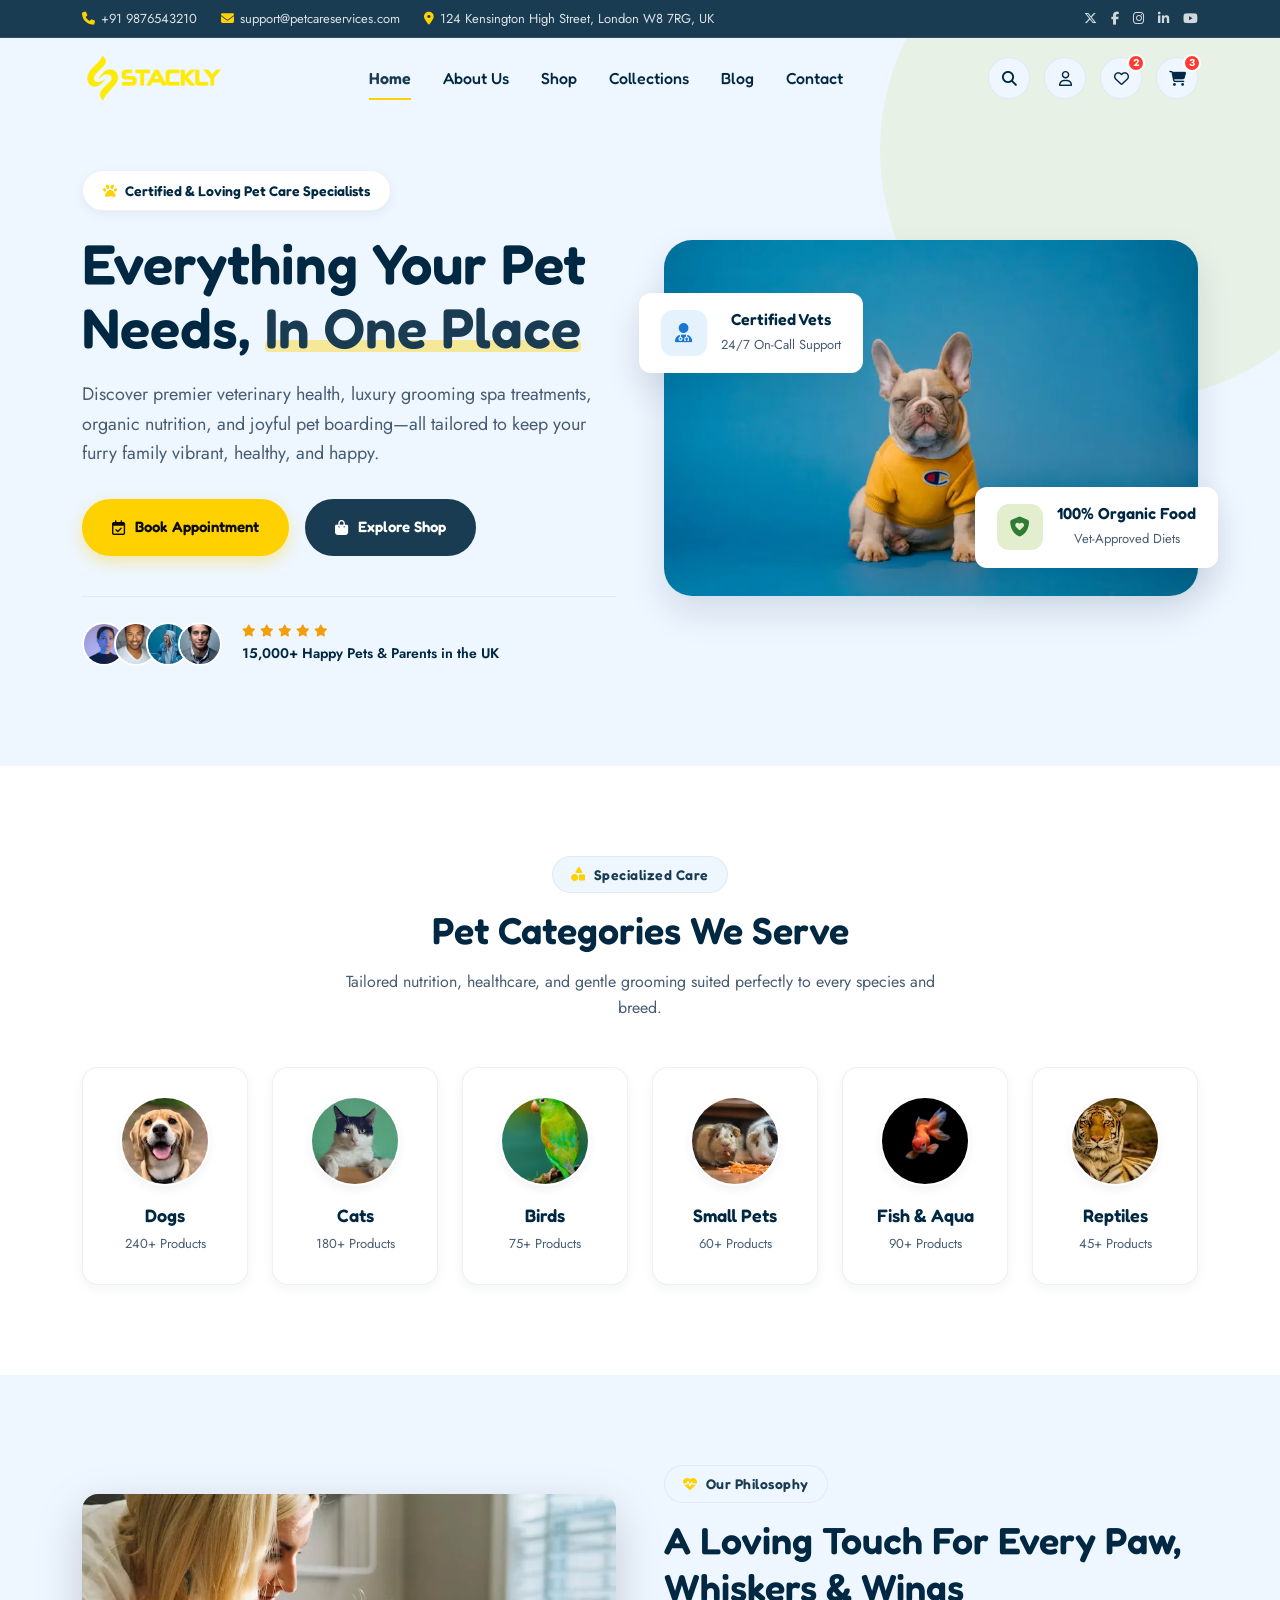
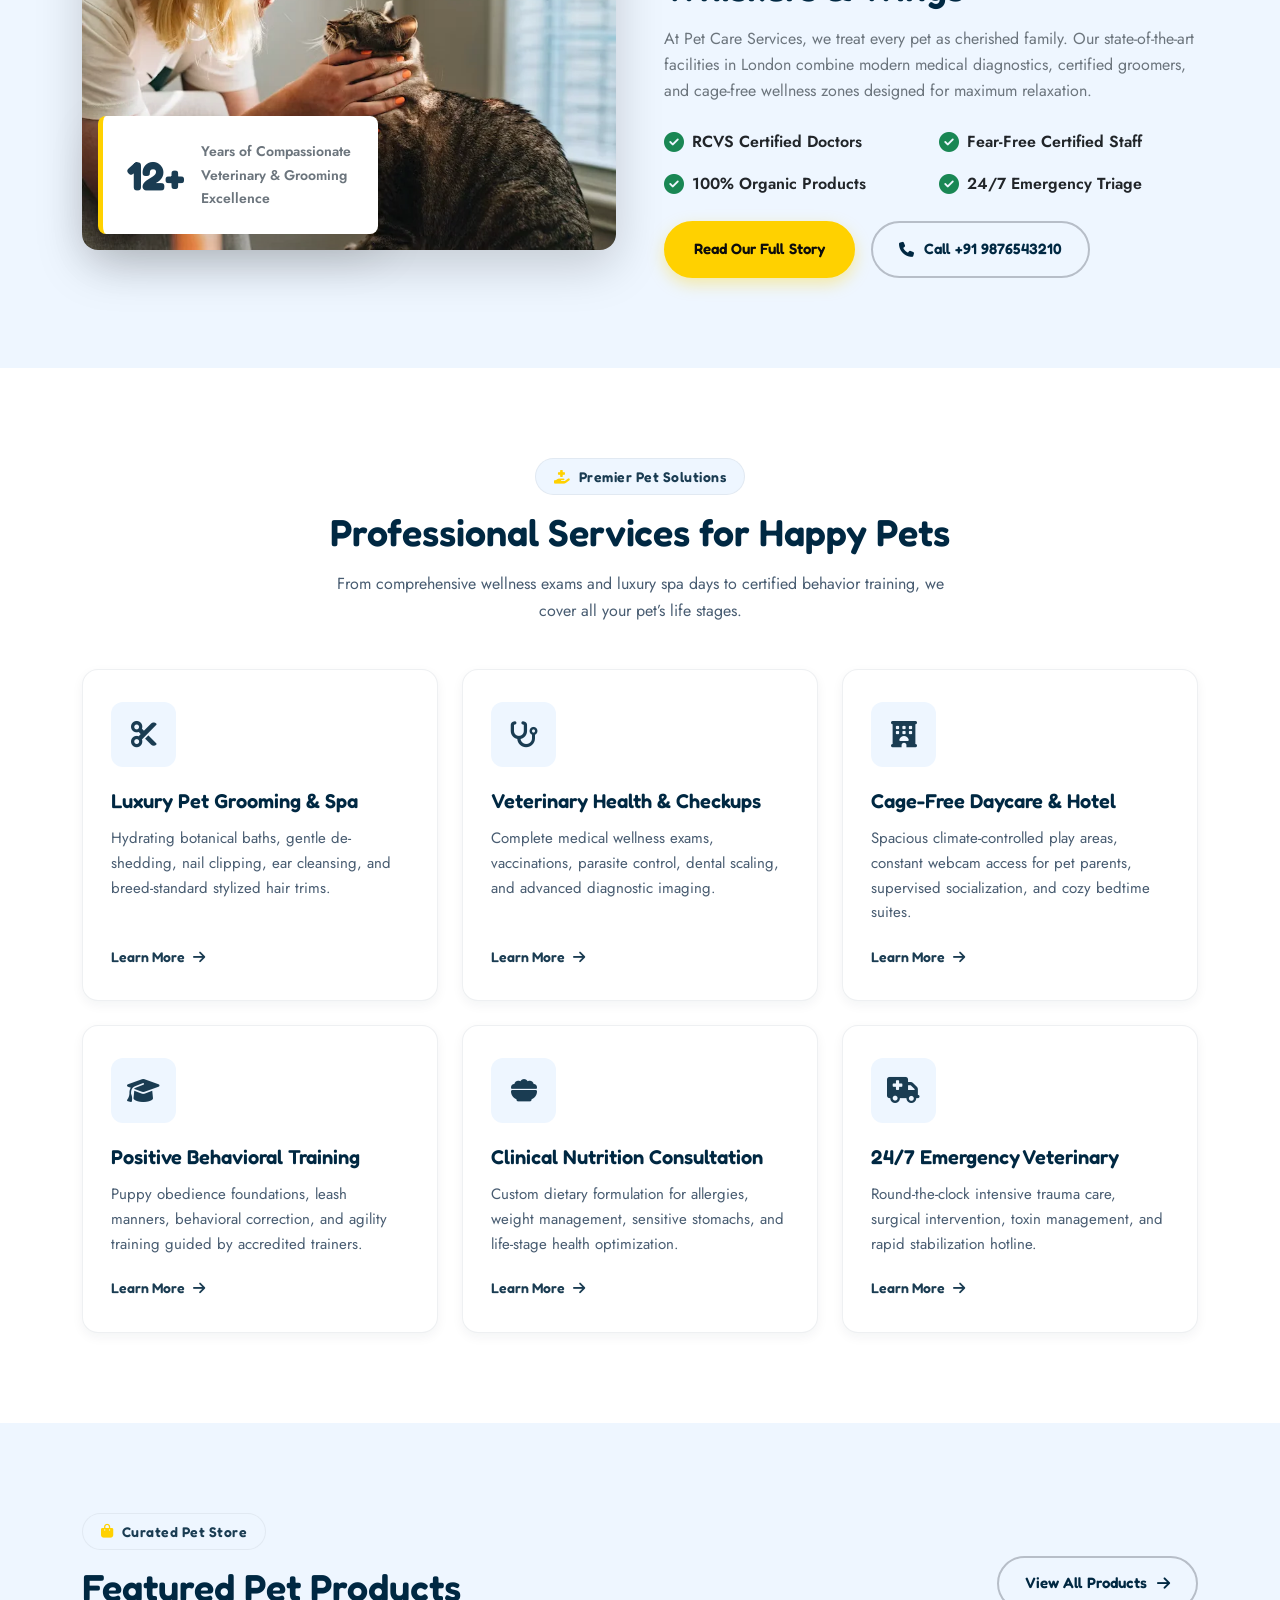
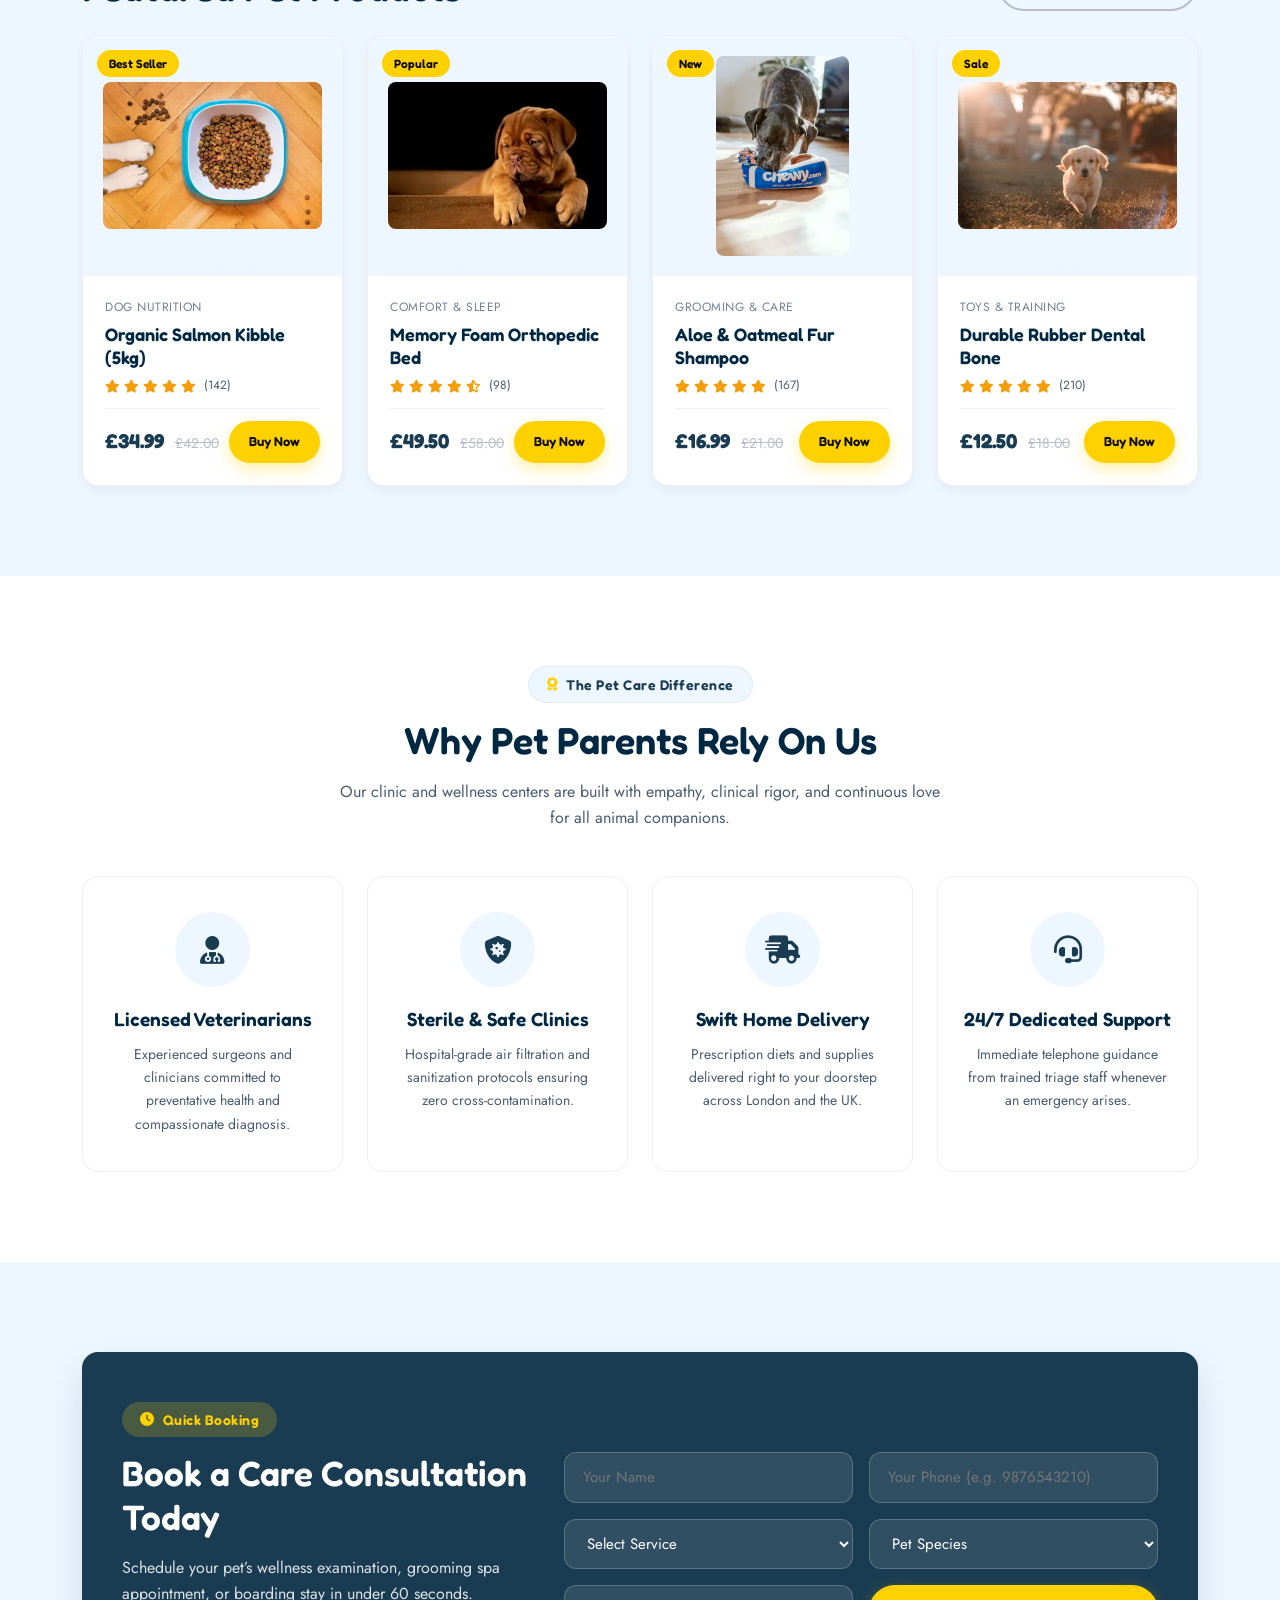
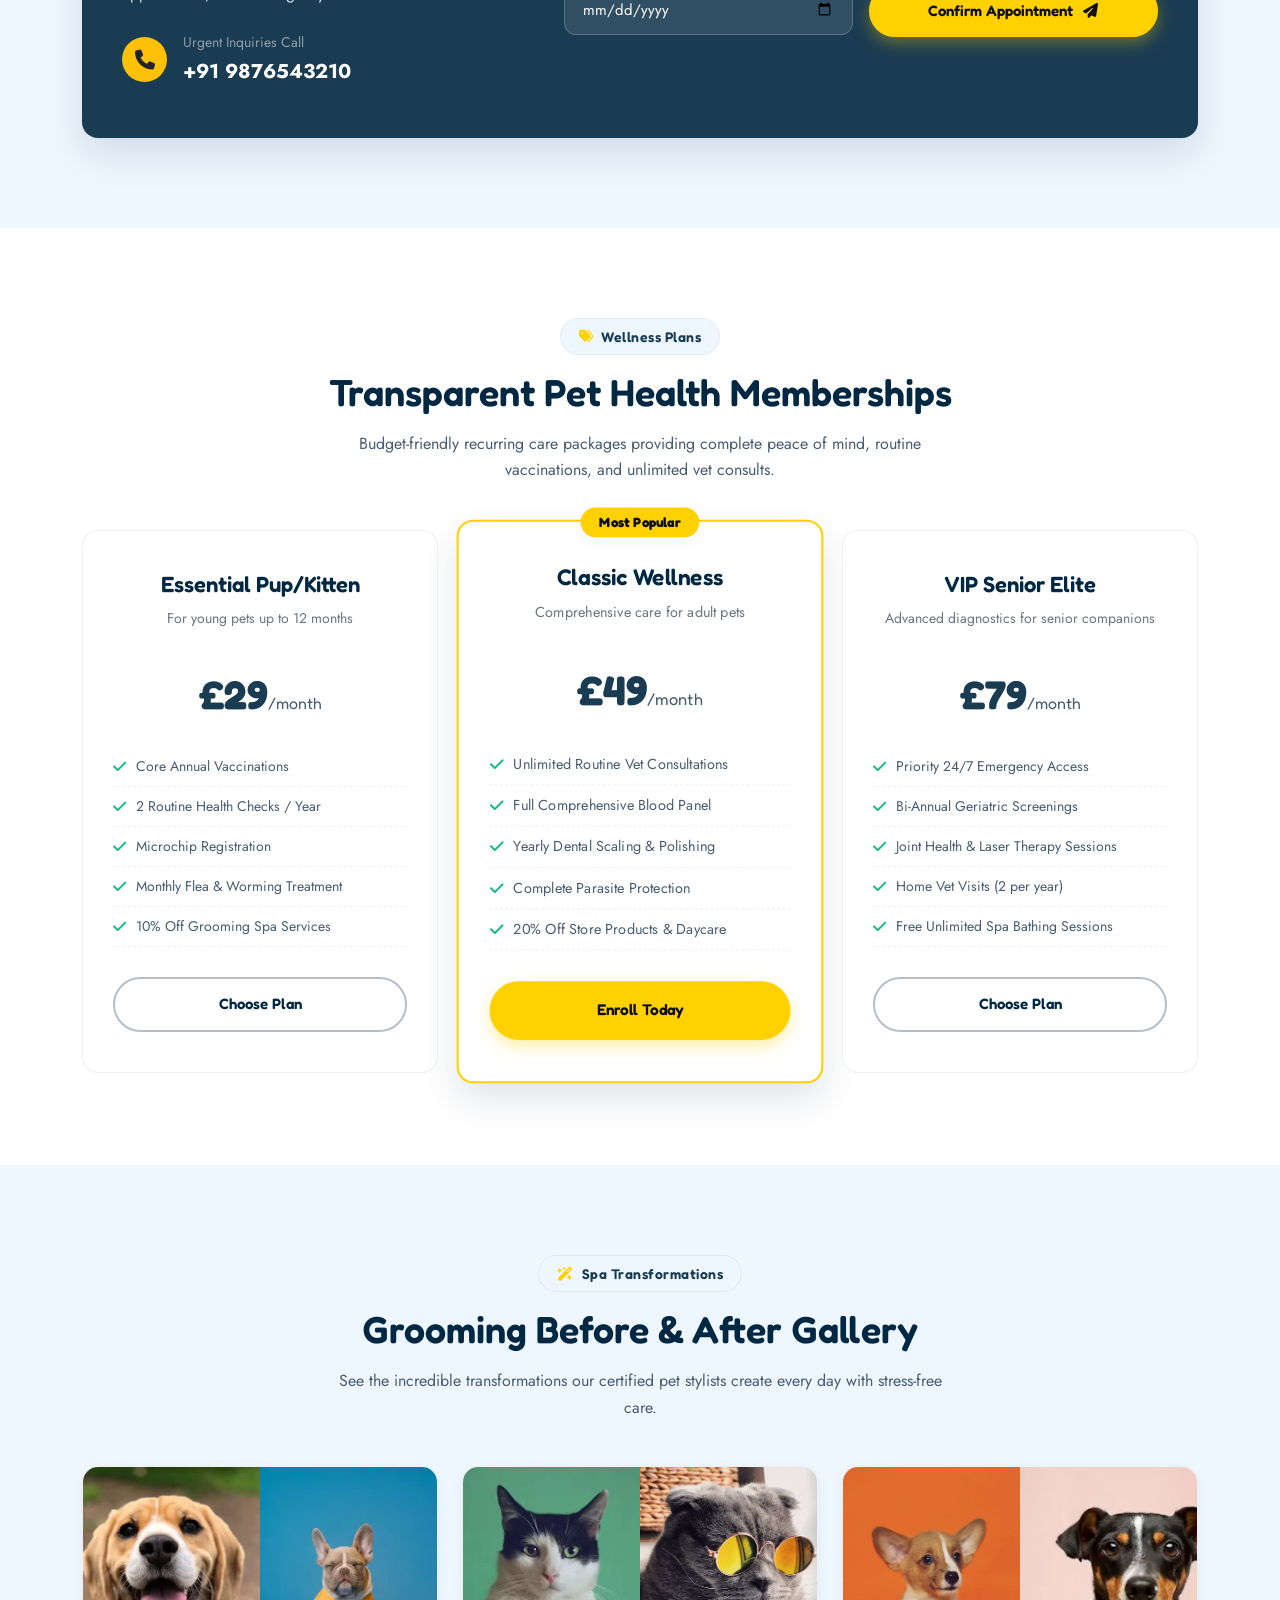
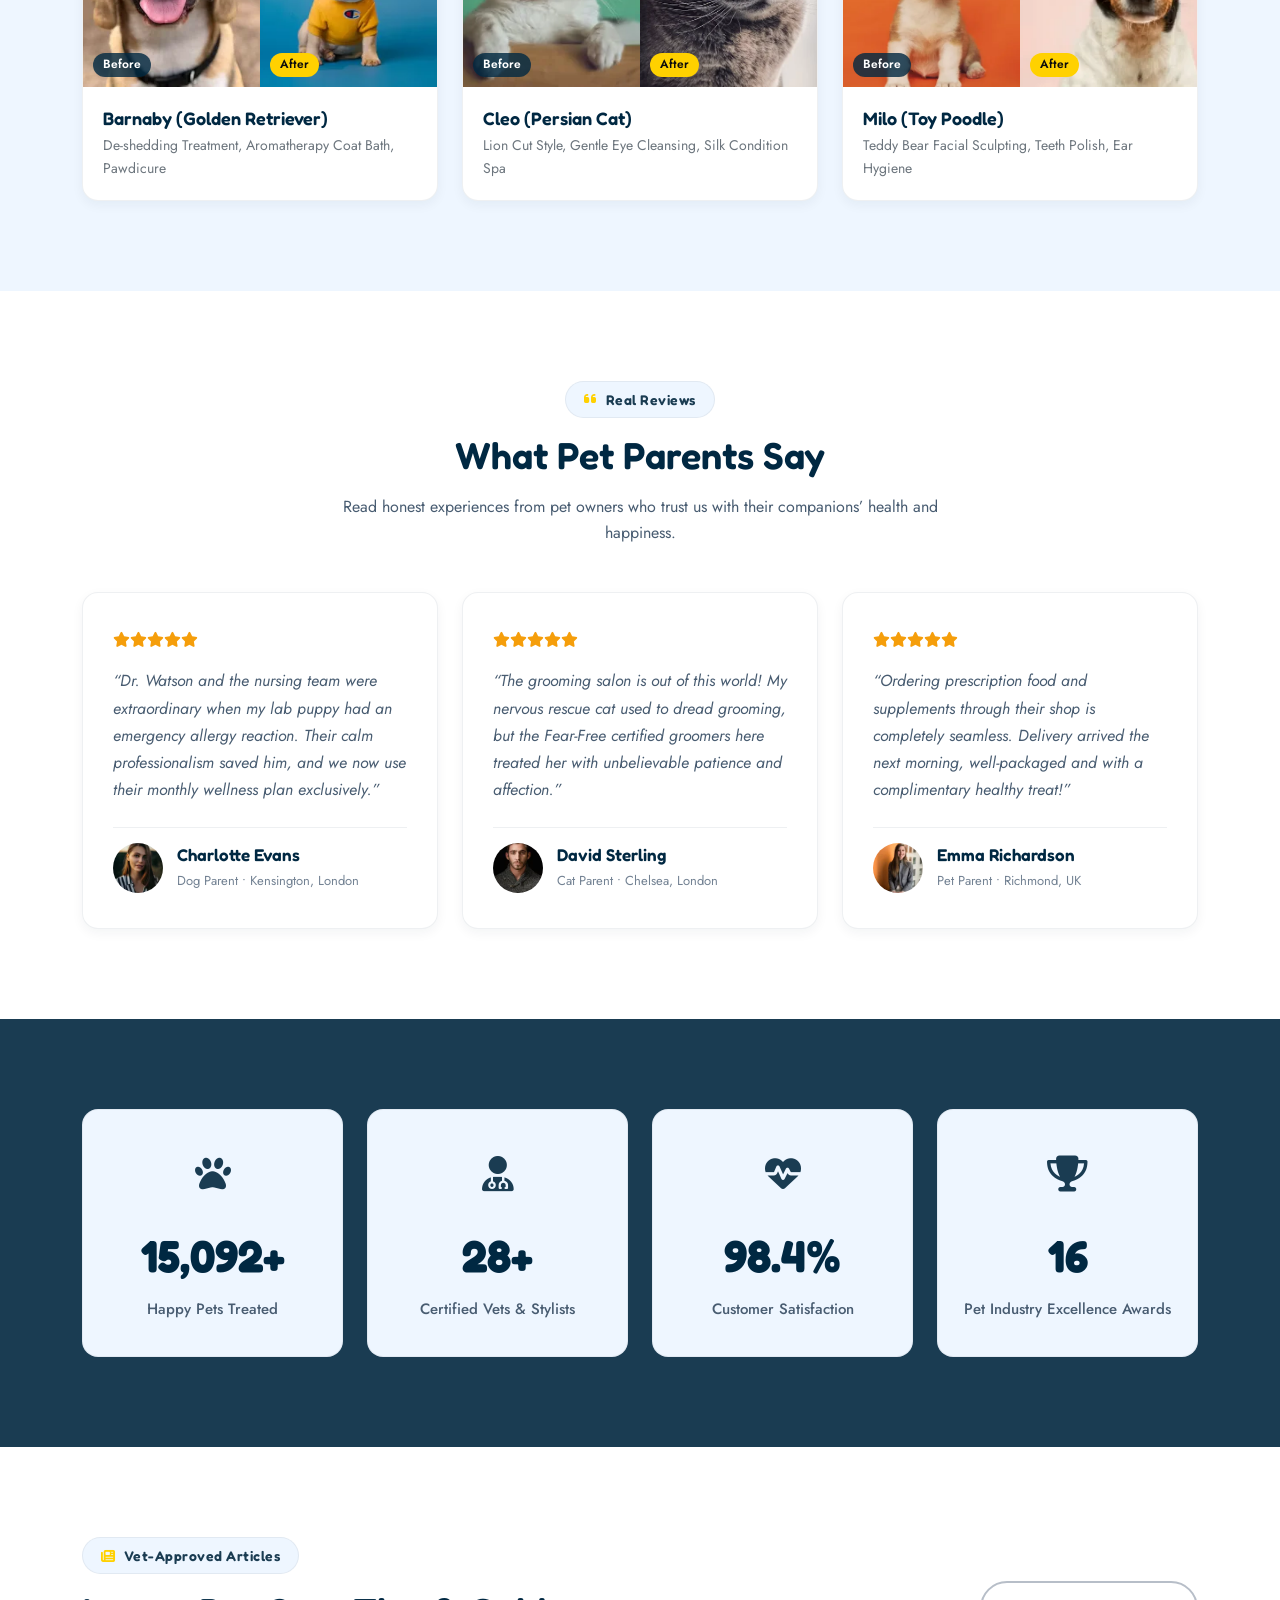
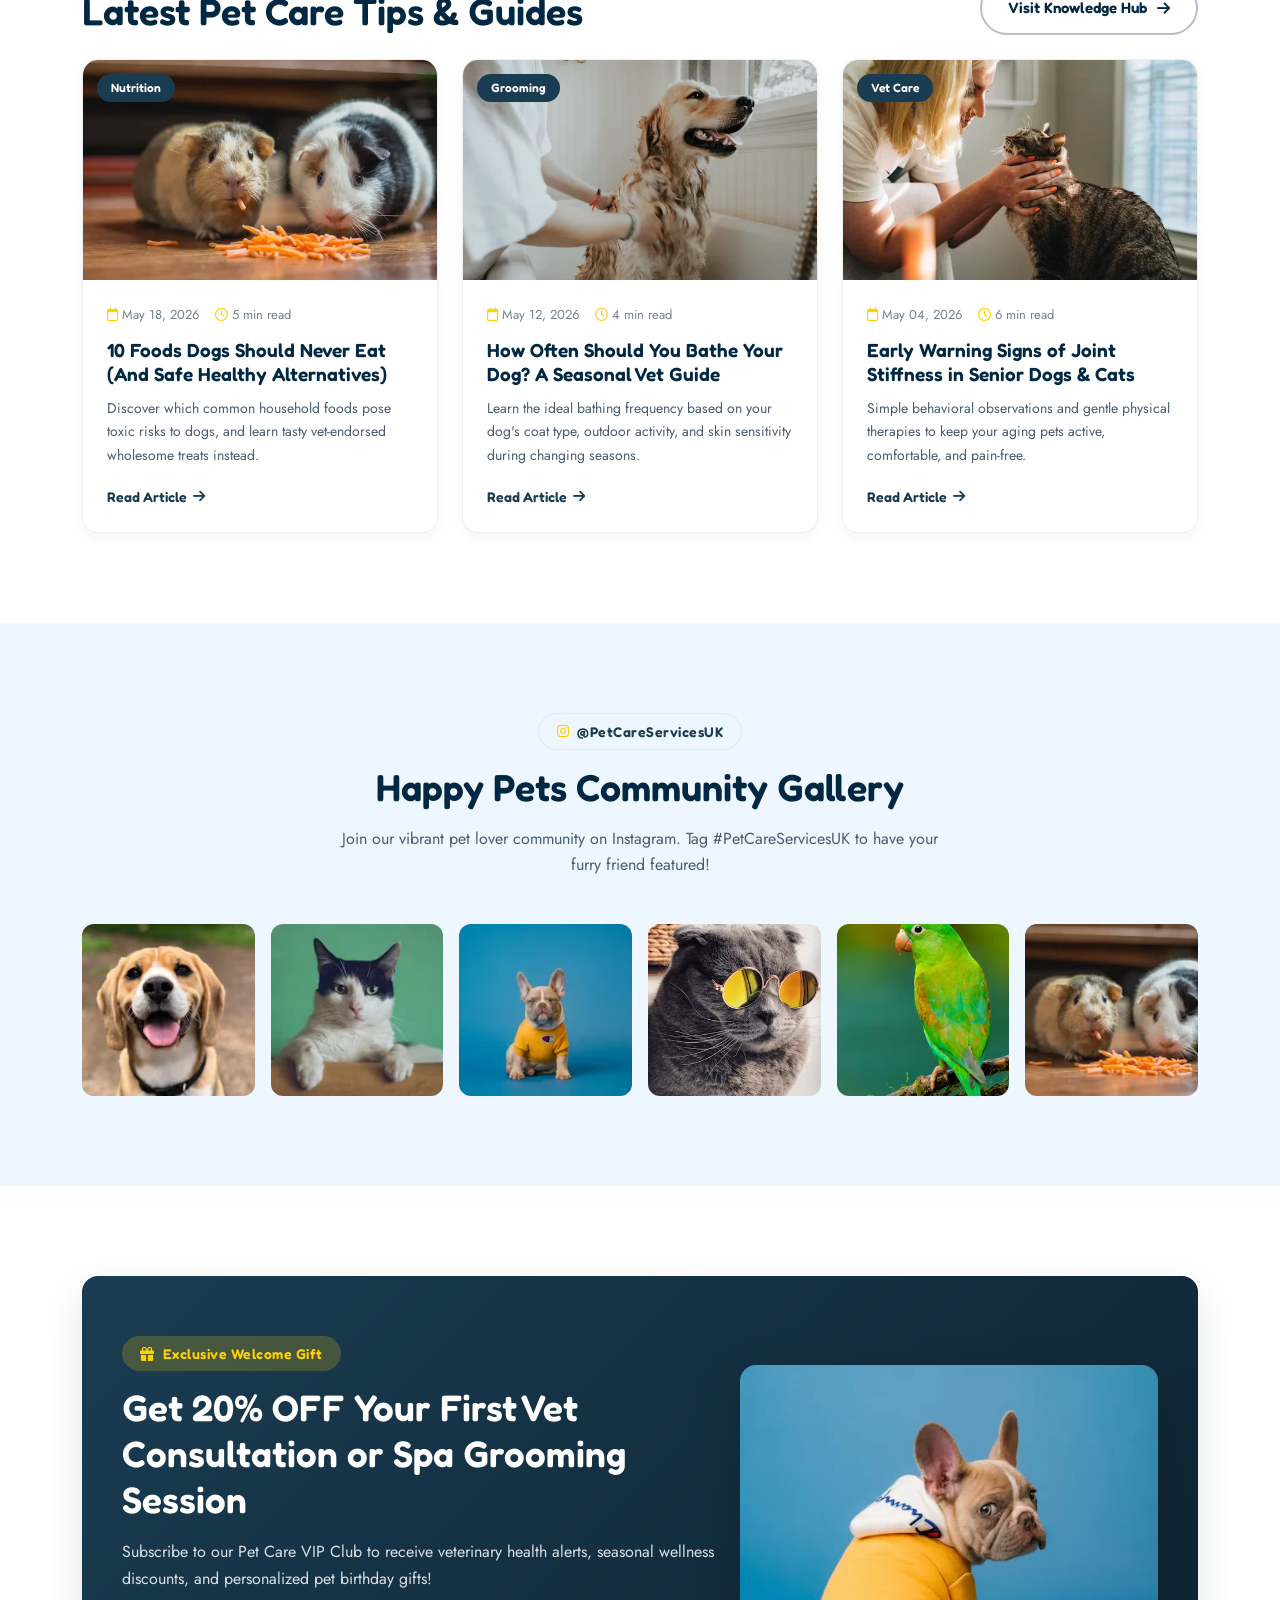
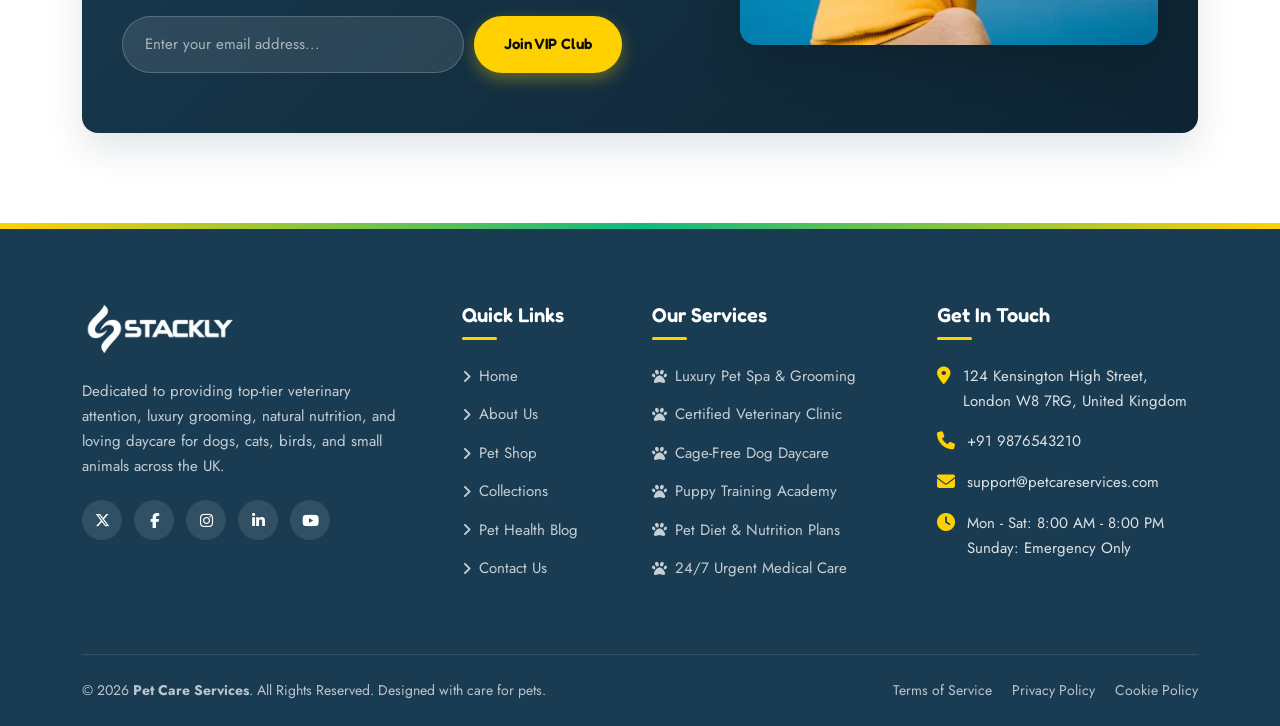
==== commit 5f370078: "refactor: changes in preloader" ====
--- a/index.html
+++ b/index.html
@@ -26,6 +26,164 @@
     <link rel="stylesheet" href="assets/css/styles.css" />
   </head>
   <body>
+    <!-- ==========================================================================
+       Preloader Component (2 Seconds Duration)
+       ========================================================================== -->
+    <div
+      id="pet-preloader"
+      class="pet-preloader"
+      role="status"
+      aria-live="polite"
+      aria-label="Loading Pet Care Services"
+    >
+      <div class="preloader-backdrop">
+        <div class="floating-paws">
+          <span class="bubble bubble-1"><i class="fa-solid fa-paw"></i></span>
+          <span class="bubble bubble-2"><i class="fa-solid fa-bone"></i></span>
+          <span class="bubble bubble-3"><i class="fa-solid fa-heart"></i></span>
+          <span class="bubble bubble-4"><i class="fa-solid fa-paw"></i></span>
+          <span class="bubble bubble-5"><i class="fa-solid fa-star"></i></span>
+          <span class="bubble bubble-6"><i class="fa-solid fa-paw"></i></span>
+        </div>
+      </div>
+
+      <div class="preloader-card">
+        <!-- Logo / Brand Emblem -->
+        <div class="preloader-emblem-wrap">
+          <div class="emblem-ring-outer"></div>
+          <div class="emblem-ring-inner"></div>
+          <div class="emblem-center">
+            <div class="paw-main-icon">
+              <svg
+                class="svg-paw-hero"
+                viewBox="0 0 100 100"
+                fill="none"
+                xmlns="http://www.w3.org/2000/svg"
+              >
+                <!-- Large Paw Pad -->
+                <path
+                  class="paw-pad"
+                  d="M50 44C38.5 44 29 53 29 65C29 74.8 37.4 83 50 83C62.6 83 71 74.8 71 65C71 53 61.5 44 50 44Z"
+                  fill="url(#pawGrad)"
+                />
+                <!-- Heart cutout inside pad -->
+                <path
+                  class="paw-heart"
+                  d="M50 58 C46.5 53.5 41 56 41 61 C41 65.5 50 72 50 72 C50 72 59 65.5 59 61 C59 56 53.5 53.5 50 58 Z"
+                  fill="#002842"
+                />
+                <!-- 4 Toes -->
+                <ellipse
+                  class="paw-toe paw-toe-1"
+                  cx="24"
+                  cy="41"
+                  rx="7.5"
+                  ry="11.5"
+                  transform="rotate(-22 24 41)"
+                  fill="url(#pawGrad)"
+                />
+                <ellipse
+                  class="paw-toe paw-toe-2"
+                  cx="41"
+                  cy="27"
+                  rx="8"
+                  ry="12.5"
+                  transform="rotate(-7 41 27)"
+                  fill="url(#pawGrad)"
+                />
+                <ellipse
+                  class="paw-toe paw-toe-3"
+                  cx="59"
+                  cy="27"
+                  rx="8"
+                  ry="12.5"
+                  transform="rotate(7 59 27)"
+                  fill="url(#pawGrad)"
+                />
+                <ellipse
+                  class="paw-toe paw-toe-4"
+                  cx="76"
+                  cy="41"
+                  rx="7.5"
+                  ry="11.5"
+                  transform="rotate(22 76 41)"
+                  fill="url(#pawGrad)"
+                />
+                <defs>
+                  <linearGradient
+                    id="pawGrad"
+                    x1="20"
+                    y1="15"
+                    x2="80"
+                    y2="85"
+                    gradientUnits="userSpaceOnUse"
+                  >
+                    <stop offset="0%" stop-color="#ffd100" />
+                    <stop offset="100%" stop-color="#ff9900" />
+                  </linearGradient>
+                </defs>
+              </svg>
+            </div>
+            <!-- Sparkles -->
+            <span class="sparkle sparkle-1"
+              ><i class="fa-solid fa-sparkles"></i
+            ></span>
+            <span class="sparkle sparkle-2"
+              ><i class="fa-solid fa-heart"></i
+            ></span>
+          </div>
+        </div>
+
+        <!-- Logo -->
+        <div class="preloader-logo-wrap">
+          <img
+            src="assets/images/logoStackly.webp"
+            alt="Pet Care Services Logo"
+            class="preloader-logo"
+          />
+        </div>
+
+        <!-- Brand Name & Badge -->
+        <div class="preloader-text-wrap">
+          <div class="preloader-badge">
+            <i class="fa-solid fa-paw"></i>
+            <span>Pet Care Services</span>
+            <i class="fa-solid fa-paw"></i>
+          </div>
+          <h2 class="preloader-title">Pampering Your Best Friends</h2>
+          <div class="preloader-status-msg" id="preloader-status">
+            Waking up happy tails...
+          </div>
+        </div>
+
+        <!-- Walking Paw Trail -->
+        <div class="walking-paws-trail">
+          <span class="step-paw step-1"><i class="fa-solid fa-paw"></i></span>
+          <span class="step-paw step-2"><i class="fa-solid fa-paw"></i></span>
+          <span class="step-paw step-3"><i class="fa-solid fa-paw"></i></span>
+          <span class="step-paw step-4"><i class="fa-solid fa-paw"></i></span>
+        </div>
+
+        <!-- Progress Bar & Percentage -->
+        <div class="preloader-progress-wrap">
+          <div class="preloader-progress-track">
+            <div class="preloader-progress-bar" id="preloader-bar">
+              <span class="progress-glow"></span>
+              <span class="progress-runner-paw"
+                ><i class="fa-solid fa-paw"></i
+              ></span>
+            </div>
+          </div>
+          <div class="preloader-progress-meta">
+            <span class="meta-label"
+              ><i class="fa-solid fa-shield-cat"></i> Premium Care Loading</span
+            >
+            <span class="meta-percent" id="preloader-percent">0%</span>
+          </div>
+        </div>
+      </div>
+    </div>
+
     <!-- Header Placeholder (Common Component) -->
     <div id="header-placeholder"></div>
 
@@ -797,8 +955,11 @@
                       <input
                         type="text"
                         id="booking_name"
+                        name="booking_name"
                         class="booking-form-control"
                         placeholder="Your Name"
+                        aria-label="Your Name"
+                        autocomplete="name"
                         maxlength="16"
                         required
                       />
@@ -807,15 +968,25 @@
                       <input
                         type="tel"
                         id="booking_phone"
+                        name="booking_phone"
                         class="booking-form-control"
                         placeholder="Your Phone (e.g. 9876543210)"
+                        aria-label="Your Phone"
+                        autocomplete="tel"
                         minlength="10"
                         maxlength="10"
                         required
                       />
                     </div>
                     <div class="col-md-6">
-                      <select class="booking-form-control" required>
+                      <select
+                        id="booking_service"
+                        name="booking_service"
+                        class="booking-form-control"
+                        aria-label="Select Service"
+                        autocomplete="off"
+                        required
+                      >
                         <option value="" disabled selected>
                           Select Service
                         </option>
@@ -831,7 +1002,14 @@
                       </select>
                     </div>
                     <div class="col-md-6">
-                      <select class="booking-form-control" required>
+                      <select
+                        id="booking_species"
+                        name="booking_species"
+                        class="booking-form-control"
+                        aria-label="Pet Species"
+                        autocomplete="off"
+                        required
+                      >
                         <option value="" disabled selected>Pet Species</option>
                         <option value="dog">Dog</option>
                         <option value="cat">Cat</option>
@@ -845,7 +1023,10 @@
                       <input
                         type="date"
                         id="booking_date"
+                        name="booking_date"
                         class="booking-form-control"
+                        aria-label="Appointment Date"
+                        autocomplete="off"
                         required
                       />
                     </div>
@@ -1514,8 +1695,12 @@
                 <form class="promo-newsletter-form">
                   <input
                     type="email"
+                    id="home_newsletter_email"
+                    name="email"
                     class="promo-newsletter-input"
                     placeholder="Enter your email address..."
+                    aria-label="Email Address"
+                    autocomplete="email"
                     required
                   />
                   <button
--- a/assets/css/styles.css
+++ b/assets/css/styles.css
@@ -2127,3 +2127,556 @@
   color: var(--white-color);
   transform: translateY(-4px);
 }
+
+/* ==========================================================================
+   Pet Care Services - Luxury Preloader
+   ========================================================================== */
+body.preloader-active {
+  overflow: hidden !important;
+}
+
+.pet-preloader {
+  position: fixed;
+  top: 0;
+  left: 0;
+  width: 100vw;
+  height: 100vh;
+  z-index: 999999;
+  display: flex;
+  align-items: center;
+  justify-content: center;
+  background: radial-gradient(
+    circle at 50% 45%,
+    #00375c 0%,
+    #00233b 50%,
+    #001322 100%
+  );
+  opacity: 1;
+  visibility: visible;
+  transition:
+    opacity 0.5s cubic-bezier(0.4, 0, 0.2, 1),
+    visibility 0.5s ease;
+  user-select: none;
+  overflow: hidden;
+}
+
+.pet-preloader.preloader-fade-out {
+  opacity: 0;
+  visibility: hidden;
+  pointer-events: none;
+}
+
+/* Ambient Floating Background Elements */
+.preloader-backdrop {
+  position: absolute;
+  inset: 0;
+  pointer-events: none;
+  overflow: hidden;
+}
+
+.preloader-backdrop .floating-paws .bubble {
+  position: absolute;
+  color: rgba(255, 209, 0, 0.12);
+  font-size: 24px;
+  animation: floatPaw 8s infinite ease-in-out;
+}
+
+.preloader-backdrop .floating-paws .bubble-1 {
+  top: 12%;
+  left: 10%;
+  font-size: 28px;
+  animation-duration: 6s;
+  animation-delay: 0s;
+}
+.preloader-backdrop .floating-paws .bubble-2 {
+  top: 75%;
+  left: 14%;
+  font-size: 22px;
+  color: rgba(255, 255, 255, 0.08);
+  animation-duration: 7s;
+  animation-delay: 1s;
+}
+.preloader-backdrop .floating-paws .bubble-3 {
+  top: 20%;
+  right: 12%;
+  font-size: 20px;
+  color: rgba(255, 107, 107, 0.15);
+  animation-duration: 5.5s;
+  animation-delay: 0.5s;
+}
+.preloader-backdrop .floating-paws .bubble-4 {
+  bottom: 18%;
+  right: 15%;
+  font-size: 32px;
+  animation-duration: 8s;
+  animation-delay: 1.5s;
+}
+.preloader-backdrop .floating-paws .bubble-5 {
+  top: 48%;
+  left: 6%;
+  font-size: 18px;
+  color: rgba(255, 209, 0, 0.15);
+  animation-duration: 6.5s;
+  animation-delay: 2s;
+}
+.preloader-backdrop .floating-paws .bubble-6 {
+  top: 52%;
+  right: 8%;
+  font-size: 26px;
+  animation-duration: 7.5s;
+  animation-delay: 0.8s;
+}
+
+@keyframes floatPaw {
+  0%,
+  100% {
+    transform: translateY(0) rotate(0deg) scale(1);
+    opacity: 0.35;
+  }
+  50% {
+    transform: translateY(-25px) rotate(15deg) scale(1.15);
+    opacity: 0.75;
+  }
+}
+
+/* Glassmorphism Preloader Card */
+.preloader-card {
+  position: relative;
+  z-index: 2;
+  display: flex;
+  flex-direction: column;
+  align-items: center;
+  text-align: center;
+  max-width: 440px;
+  width: 90%;
+  padding: 38px 32px 34px;
+  background: rgba(0, 40, 66, 0.72);
+  backdrop-filter: blur(20px);
+  -webkit-backdrop-filter: blur(20px);
+  border: 1px solid rgba(255, 209, 0, 0.22);
+  border-radius: 28px;
+  box-shadow:
+    0 25px 50px -12px rgba(0, 0, 0, 0.6),
+    0 0 40px rgba(255, 209, 0, 0.12),
+    inset 0 1px 1px rgba(255, 255, 255, 0.15);
+  transform: translateY(0);
+  transition: transform 0.5s cubic-bezier(0.34, 1.56, 0.64, 1);
+}
+
+.pet-preloader.preloader-fade-out .preloader-card {
+  transform: scale(0.92) translateY(-10px);
+}
+
+/* Center Emblem Wrap */
+.preloader-emblem-wrap {
+  position: relative;
+  width: 120px;
+  height: 120px;
+  margin-bottom: 22px;
+  display: flex;
+  align-items: center;
+  justify-content: center;
+}
+
+.emblem-ring-outer {
+  position: absolute;
+  inset: -6px;
+  border-radius: 50%;
+  border: 2px dashed rgba(255, 209, 0, 0.55);
+  animation: spinClockwise 14s linear infinite;
+  box-shadow: 0 0 25px rgba(255, 209, 0, 0.2);
+}
+
+.emblem-ring-inner {
+  position: absolute;
+  inset: 2px;
+  border-radius: 50%;
+  border: 2px solid transparent;
+  border-top-color: #ffd100;
+  border-right-color: rgba(255, 255, 255, 0.4);
+  animation: spinCounterClockwise 3.5s cubic-bezier(0.68, -0.55, 0.27, 1.55)
+    infinite;
+}
+
+.emblem-center {
+  position: relative;
+  width: 100px;
+  height: 100px;
+  background: radial-gradient(circle at 35% 35%, #004d80, #002842);
+  border-radius: 50%;
+  display: flex;
+  align-items: center;
+  justify-content: center;
+  box-shadow:
+    0 10px 25px rgba(0, 0, 0, 0.4),
+    inset 0 2px 4px rgba(255, 255, 255, 0.25);
+  border: 2px solid rgba(255, 209, 0, 0.4);
+}
+
+.paw-main-icon {
+  width: 58px;
+  height: 58px;
+  display: flex;
+  align-items: center;
+  justify-content: center;
+  animation: pawPulse 2s ease-in-out infinite;
+}
+
+.svg-paw-hero {
+  width: 100%;
+  height: 100%;
+  filter: drop-shadow(0 4px 10px rgba(255, 209, 0, 0.45));
+}
+
+.paw-heart {
+  animation: heartThrob 1.2s ease-in-out infinite;
+  transform-origin: 50px 60px;
+}
+
+.paw-toe-1 {
+  animation: toeWiggle 2s ease-in-out infinite 0.1s;
+  transform-origin: 24px 40px;
+}
+.paw-toe-2 {
+  animation: toeWiggle 2s ease-in-out infinite 0.2s;
+  transform-origin: 41px 27px;
+}
+.paw-toe-3 {
+  animation: toeWiggle 2s ease-in-out infinite 0.3s;
+  transform-origin: 59px 27px;
+}
+.paw-toe-4 {
+  animation: toeWiggle 2s ease-in-out infinite 0.4s;
+  transform-origin: 76px 40px;
+}
+
+/* Sparkles on Emblem */
+.preloader-emblem-wrap .sparkle {
+  position: absolute;
+  color: var(--primary-color);
+  font-size: 13px;
+  pointer-events: none;
+  animation: sparkleTwinkle 1.8s ease-in-out infinite;
+}
+.preloader-emblem-wrap .sparkle-1 {
+  top: 4px;
+  right: 6px;
+  animation-delay: 0.3s;
+}
+.preloader-emblem-wrap .sparkle-2 {
+  bottom: 8px;
+  left: 6px;
+  color: #ff6b81;
+  font-size: 11px;
+  animation-delay: 0.9s;
+}
+
+/* Text Content */
+.preloader-text-wrap {
+  margin-bottom: 18px;
+}
+
+.preloader-badge {
+  display: inline-flex;
+  align-items: center;
+  gap: 8px;
+  background: rgba(255, 209, 0, 0.12);
+  border: 1px solid rgba(255, 209, 0, 0.3);
+  padding: 5px 16px;
+  border-radius: 30px;
+  color: var(--primary-color);
+  font-size: 12px;
+  font-weight: 600;
+  text-transform: uppercase;
+  letter-spacing: 1.2px;
+  margin-bottom: 10px;
+}
+
+.preloader-badge i {
+  font-size: 10px;
+}
+
+.preloader-title {
+  color: var(--white-color);
+  font-family: var(--title-font);
+  font-size: 22px;
+  font-weight: 600;
+  letter-spacing: -0.2px;
+  margin-bottom: 6px;
+}
+
+.preloader-status-msg {
+  color: rgba(255, 255, 255, 0.85);
+  font-family: var(--body-font);
+  font-size: 14px;
+  font-weight: 400;
+  min-height: 22px;
+  transition:
+    opacity 0.2s ease,
+    transform 0.2s ease;
+}
+
+/* Walking Paws Trail */
+.walking-paws-trail {
+  display: flex;
+  align-items: center;
+  justify-content: center;
+  gap: 14px;
+  margin-bottom: 20px;
+}
+
+.walking-paws-trail .step-paw {
+  font-size: 15px;
+  color: var(--primary-color);
+  opacity: 0.2;
+  transform: translateY(0) scale(0.85);
+  animation: walkStep 1.6s infinite ease-in-out;
+}
+
+.walking-paws-trail .step-1 {
+  animation-delay: 0s;
+  transform: rotate(-12deg);
+}
+.walking-paws-trail .step-2 {
+  animation-delay: 0.4s;
+  transform: rotate(8deg);
+}
+.walking-paws-trail .step-3 {
+  animation-delay: 0.8s;
+  transform: rotate(-10deg);
+}
+.walking-paws-trail .step-4 {
+  animation-delay: 1.2s;
+  transform: rotate(10deg);
+}
+
+@keyframes walkStep {
+  0%,
+  100% {
+    opacity: 0.2;
+    transform: translateY(0) scale(0.85);
+    filter: drop-shadow(0 0 0 rgba(255, 209, 0, 0));
+  }
+  30%,
+  60% {
+    opacity: 1;
+    transform: translateY(-5px) scale(1.15);
+    filter: drop-shadow(0 0 8px rgba(255, 209, 0, 0.85));
+  }
+}
+
+/* Progress Bar */
+.preloader-progress-wrap {
+  width: 100%;
+}
+
+.preloader-progress-track {
+  position: relative;
+  width: 100%;
+  height: 8px;
+  background: rgba(255, 255, 255, 0.1);
+  border-radius: 10px;
+  overflow: visible;
+  border: 1px solid rgba(255, 255, 255, 0.08);
+  margin-bottom: 12px;
+}
+
+.preloader-progress-bar {
+  position: absolute;
+  top: 0;
+  left: 0;
+  height: 100%;
+  width: 0%;
+  background: linear-gradient(90deg, #ffd100 0%, #ffaa00 70%, #ff8800 100%);
+  border-radius: 10px;
+  transition: width 0.08s linear;
+  box-shadow: 0 0 12px rgba(255, 209, 0, 0.7);
+}
+
+.progress-glow {
+  position: absolute;
+  top: 0;
+  left: 0;
+  right: 0;
+  bottom: 0;
+  background: linear-gradient(
+    90deg,
+    transparent,
+    rgba(255, 255, 255, 0.6),
+    transparent
+  );
+  animation: shimmerSweep 1.5s infinite;
+  border-radius: 10px;
+}
+
+.progress-runner-paw {
+  position: absolute;
+  right: -10px;
+  top: 50%;
+  transform: translateY(-50%);
+  width: 20px;
+  height: 20px;
+  background: #ffffff;
+  color: #002842;
+  border: 2px solid var(--primary-color);
+  border-radius: 50%;
+  display: flex;
+  align-items: center;
+  justify-content: center;
+  font-size: 9px;
+  box-shadow: 0 2px 6px rgba(0, 0, 0, 0.3);
+  animation: runnerBob 0.8s ease-in-out infinite;
+}
+
+.preloader-progress-meta {
+  display: flex;
+  align-items: center;
+  justify-content: space-between;
+  font-size: 13px;
+  font-weight: 500;
+  color: rgba(255, 255, 255, 0.75);
+}
+
+.meta-label {
+  display: inline-flex;
+  align-items: center;
+  gap: 6px;
+}
+
+.meta-label i {
+  color: var(--primary-color);
+  font-size: 14px;
+}
+
+.meta-percent {
+  font-family: var(--title-font);
+  font-weight: 600;
+  color: var(--primary-color);
+  font-size: 14px;
+  letter-spacing: 0.5px;
+}
+
+/* Animations */
+@keyframes spinClockwise {
+  from {
+    transform: rotate(0deg);
+  }
+  to {
+    transform: rotate(360deg);
+  }
+}
+
+@keyframes spinCounterClockwise {
+  from {
+    transform: rotate(360deg);
+  }
+  to {
+    transform: rotate(0deg);
+  }
+}
+
+@keyframes pawPulse {
+  0%,
+  100% {
+    transform: scale(1);
+  }
+  50% {
+    transform: scale(1.06);
+  }
+}
+
+@keyframes heartThrob {
+  0%,
+  100% {
+    transform: scale(1);
+  }
+  15% {
+    transform: scale(1.22);
+  }
+  30% {
+    transform: scale(1);
+  }
+  45% {
+    transform: scale(1.15);
+  }
+}
+
+@keyframes toeWiggle {
+  0%,
+  100% {
+    transform: translateY(0);
+  }
+  50% {
+    transform: translateY(-2px);
+  }
+}
+
+@keyframes sparkleTwinkle {
+  0%,
+  100% {
+    opacity: 0.3;
+    transform: scale(0.8) rotate(0deg);
+  }
+  50% {
+    opacity: 1;
+    transform: scale(1.25) rotate(180deg);
+  }
+}
+
+@keyframes shimmerSweep {
+  0% {
+    transform: translateX(-100%);
+  }
+  100% {
+    transform: translateX(100%);
+  }
+}
+
+@keyframes runnerBob {
+  0%,
+  100% {
+    transform: translateY(-50%) rotate(0deg);
+  }
+  50% {
+    transform: translateY(-70%) rotate(12deg);
+  }
+}
+
+/* Preloader Logo */
+.preloader-logo-wrap {
+  display: flex;
+  justify-content: center;
+  margin-bottom: 14px;
+}
+.preloader-logo {
+  height: 48px;
+  width: auto;
+  object-fit: contain;
+}
+
+/* Responsive adjustments */
+@media (max-width: 576px) {
+  .preloader-card {
+    padding: 30px 18px 26px;
+    border-radius: 22px;
+  }
+  .preloader-emblem-wrap {
+    width: 105px;
+    height: 105px;
+    margin-bottom: 16px;
+  }
+  .emblem-center {
+    width: 88px;
+    height: 88px;
+  }
+  .paw-main-icon {
+    width: 50px;
+    height: 50px;
+  }
+  .preloader-title {
+    font-size: 19px;
+  }
+  .preloader-status-msg {
+    font-size: 13px;
+  }
+}
